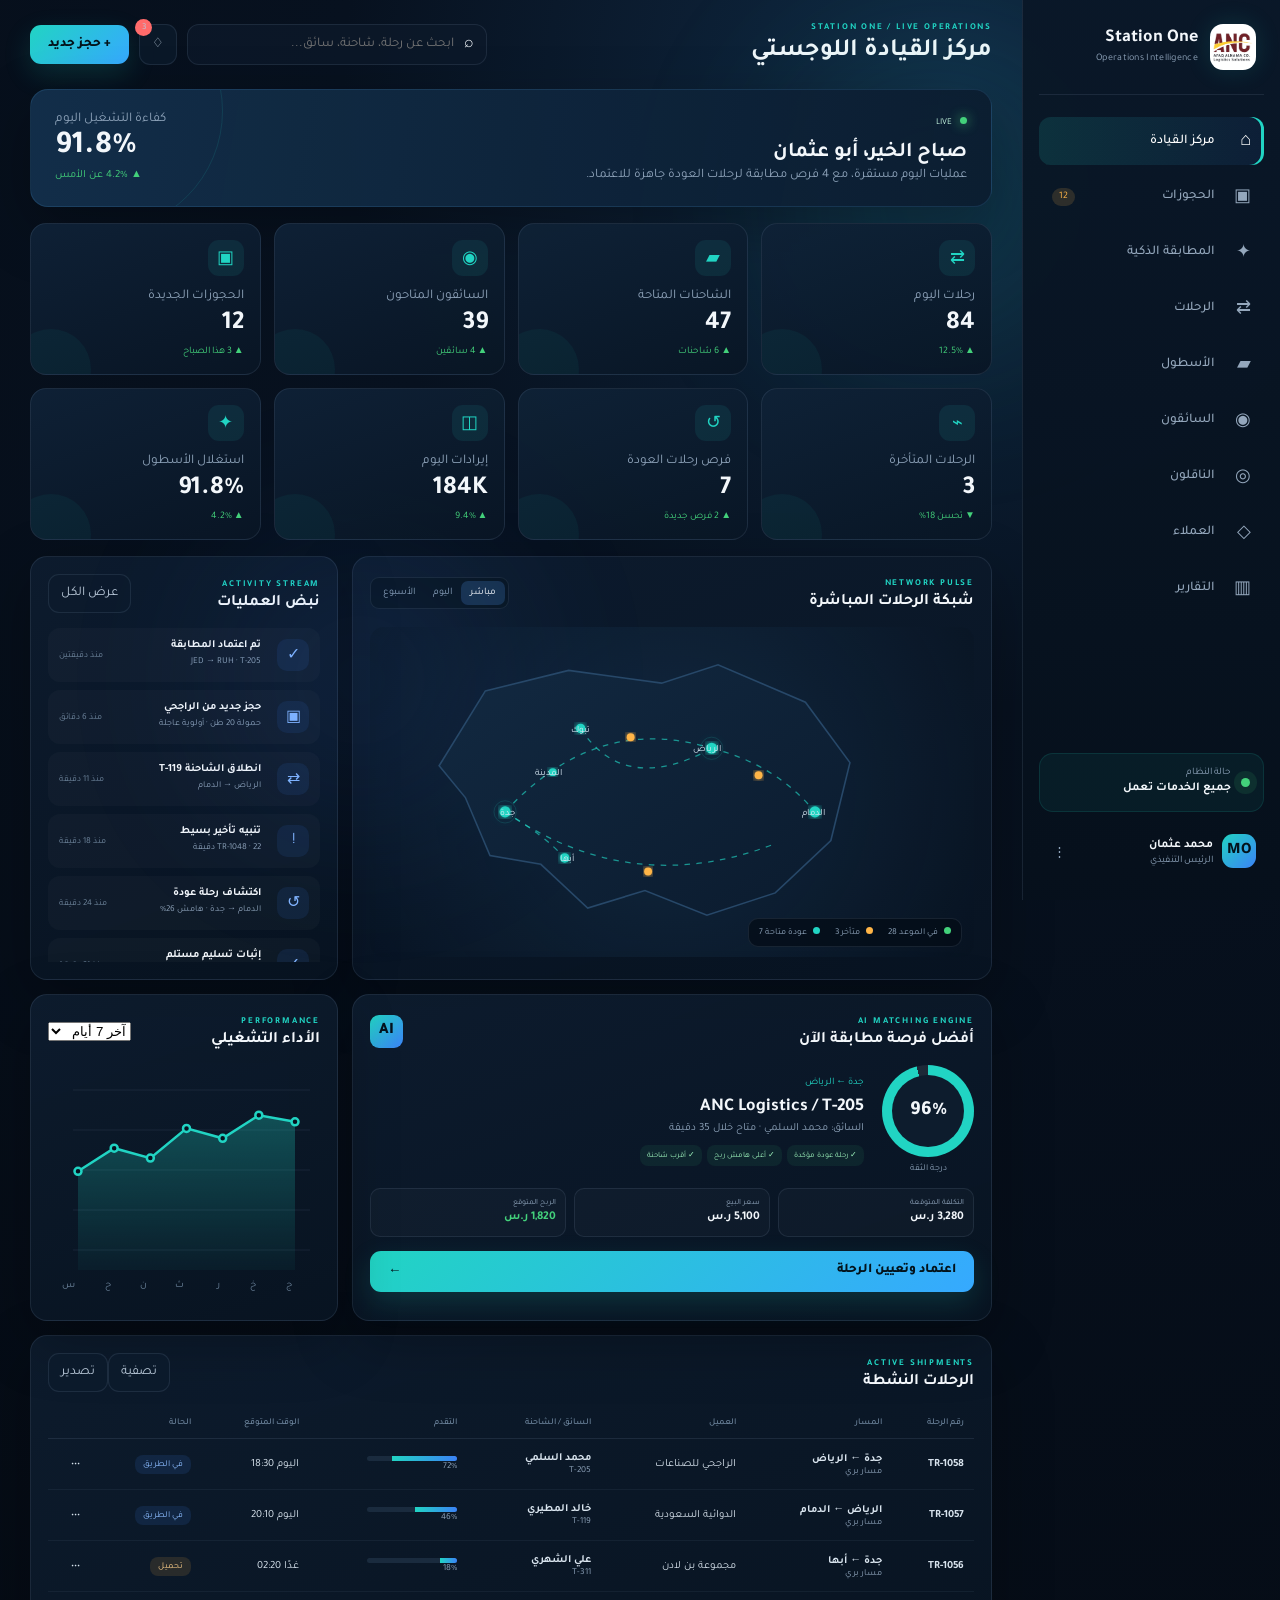
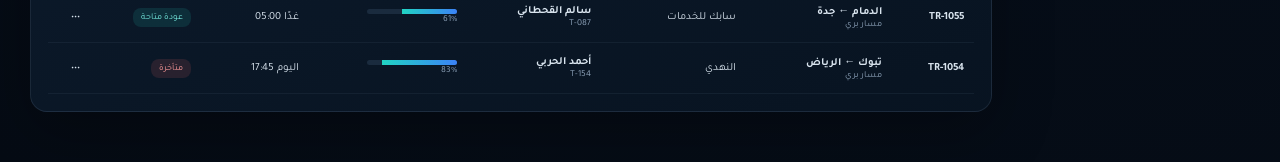
==== index.html @ cb4f588f "Add files via upload" ====
<!DOCTYPE html>
<html lang="ar" dir="rtl">
<head>
  <meta charset="UTF-8" />
  <meta name="viewport" content="width=device-width,initial-scale=1" />
  <meta name="theme-color" content="#07111f" />
  <title>Station One — Operations Intelligence</title>
  <link rel="preconnect" href="https://fonts.googleapis.com">
  <link rel="preconnect" href="https://fonts.gstatic.com" crossorigin>
  <link href="https://fonts.googleapis.com/css2?family=Tajawal:wght@400;500;600;700;800&display=swap" rel="stylesheet">
  <link rel="stylesheet" href="styles.css" />
</head>
<body>
  <div class="ambient ambient-a"></div><div class="ambient ambient-b"></div>
  <div id="toast" class="toast"></div>

  <div class="app-shell">
    <aside class="sidebar" id="sidebar">
      <div class="brand">
        <div class="brand-mark"><img src="logo.png" alt="Station One"></div>
        <div><b>Station One</b><span>Operations Intelligence</span></div>
      </div>
      <nav class="nav">
        <button class="nav-item active" data-view="dashboard"><span>⌂</span><b>مركز القيادة</b></button>
        <button class="nav-item" data-view="bookings"><span>▣</span><b>الحجوزات</b><i>12</i></button>
        <button class="nav-item" data-view="matching"><span>✦</span><b>المطابقة الذكية</b></button>
        <button class="nav-item" data-view="trips"><span>⇄</span><b>الرحلات</b></button>
        <button class="nav-item" data-view="fleet"><span>▰</span><b>الأسطول</b></button>
        <button class="nav-item" data-view="drivers"><span>◉</span><b>السائقون</b></button>
        <button class="nav-item" data-view="carriers"><span>◎</span><b>الناقلون</b></button>
        <button class="nav-item" data-view="customers"><span>◇</span><b>العملاء</b></button>
        <button class="nav-item" data-view="reports"><span>▥</span><b>التقارير</b></button>
      </nav>
      <div class="side-card">
        <span class="pulse-dot"></span>
        <div><small>حالة النظام</small><b>جميع الخدمات تعمل</b></div>
      </div>
      <div class="profile-mini">
        <div class="avatar">MO</div><div><b>محمد عثمان</b><small>الرئيس التنفيذي</small></div><button>⋮</button>
      </div>
    </aside>

    <main class="main">
      <header class="topbar">
        <button class="mobile-menu" id="mobileMenu">☰</button>
        <div>
          <p class="eyebrow">STATION ONE / LIVE OPERATIONS</p>
          <h1 id="pageTitle">مركز القيادة اللوجستي</h1>
        </div>
        <div class="top-actions">
          <div class="search"><span>⌕</span><input id="globalSearch" placeholder="ابحث عن رحلة، شاحنة، سائق..." /></div>
          <button class="icon-btn" id="alertsBtn">♢<span>3</span></button>
          <button class="primary" id="newBookingBtn">+ حجز جديد</button>
        </div>
      </header>

      <section class="view active" id="dashboard">
        <div class="hero-strip">
          <div><span class="live-chip"><i></i> LIVE</span><h2>صباح الخير، أبو عثمان</h2><p>عمليات اليوم مستقرة، مع 4 فرص مطابقة لرحلات العودة جاهزة للاعتماد.</p></div>
          <div class="hero-metric"><small>كفاءة التشغيل اليوم</small><strong>91.8%</strong><em>▲ 4.2% عن الأمس</em></div>
        </div>

        <div class="kpi-grid" id="kpiGrid"></div>

        <div class="dashboard-grid">
          <section class="panel map-panel">
            <div class="panel-head"><div><span class="section-kicker">NETWORK PULSE</span><h3>شبكة الرحلات المباشرة</h3></div><div class="segmented"><button class="active">مباشر</button><button>اليوم</button><button>الأسبوع</button></div></div>
            <div class="map-stage">
              <svg viewBox="0 0 760 390" role="img" aria-label="خريطة تشغيلية للمملكة">
                <defs><linearGradient id="land" x1="0" y1="0" x2="1" y2="1"><stop stop-color="#122941"/><stop offset="1" stop-color="#0b1b2e"/></linearGradient><filter id="glow"><feGaussianBlur stdDeviation="4" result="b"/><feMerge><feMergeNode in="b"/><feMergeNode in="SourceGraphic"/></feMerge></filter></defs>
                <path class="ksa" d="M145 68 L250 42 L367 58 L438 35 L548 82 L604 158 L580 256 L510 322 L424 350 L346 319 L274 341 L215 286 L151 275 L120 202 L87 162 Z"/>
                <g class="routes"><path d="M170 220 Q285 95 430 140"/><path d="M430 140 Q510 160 560 220"/><path d="M170 220 Q330 330 510 260"/><path d="M265 115 Q320 200 430 140"/><path d="M170 220 Q220 250 245 278"/></g>
                <g class="city" data-city="جدة" transform="translate(170 220)"><circle r="7"/><circle class="ping" r="14"/><text x="12" y="4">جدة</text></g>
                <g class="city" data-city="الرياض" transform="translate(430 140)"><circle r="7"/><circle class="ping" r="14"/><text x="12" y="4">الرياض</text></g>
                <g class="city" data-city="الدمام" transform="translate(560 220)"><circle r="7"/><text x="12" y="4">الدمام</text></g>
                <g class="city" data-city="تبوك" transform="translate(265 115)"><circle r="6"/><text x="12" y="4">تبوك</text></g>
                <g class="city" data-city="أبها" transform="translate(245 278)"><circle r="6"/><text x="12" y="4">أبها</text></g>
                <g class="city" data-city="المدينة" transform="translate(230 170)"><circle r="5"/><text x="12" y="4">المدينة</text></g>
                <g class="truck-dot"><circle cx="328" cy="126" r="5"/><circle cx="489" cy="174" r="5"/><circle cx="350" cy="295" r="5"/></g>
              </svg>
              <div class="map-legend"><span><i class="green"></i> في الموعد 28</span><span><i class="amber"></i> متأخر 3</span><span><i class="cyan"></i> عودة متاحة 7</span></div>
            </div>
          </section>

          <section class="panel live-panel">
            <div class="panel-head"><div><span class="section-kicker">ACTIVITY STREAM</span><h3>نبض العمليات</h3></div><button class="ghost">عرض الكل</button></div>
            <div class="activity-list" id="activityList"></div>
          </section>

          <section class="panel ai-panel">
            <div class="panel-head"><div><span class="section-kicker">AI MATCHING ENGINE</span><h3>أفضل فرصة مطابقة الآن</h3></div><span class="ai-badge">AI</span></div>
            <div class="match-highlight">
              <div class="confidence"><div class="ring"><span>96%</span></div><small>درجة الثقة</small></div>
              <div class="match-copy"><span class="route-label">جدة ← الرياض</span><h4>ANC Logistics / T-205</h4><p>السائق: محمد السلمي · متاح خلال 35 دقيقة</p><div class="chips"><span>✓ رحلة عودة مؤكدة</span><span>✓ أعلى هامش ربح</span><span>✓ أقرب شاحنة</span></div></div>
            </div>
            <div class="match-financial"><div><small>التكلفة المتوقعة</small><b>3,280 ر.س</b></div><div><small>سعر البيع</small><b>5,100 ر.س</b></div><div class="profit"><small>الربح المتوقع</small><b>1,820 ر.س</b></div></div>
            <button class="assign-btn" id="assignBtn">اعتماد وتعيين الرحلة <span>←</span></button>
          </section>

          <section class="panel chart-panel">
            <div class="panel-head"><div><span class="section-kicker">PERFORMANCE</span><h3>الأداء التشغيلي</h3></div><select id="chartRange"><option>آخر 7 أيام</option><option>آخر 30 يوم</option></select></div>
            <canvas id="performanceChart" height="230"></canvas>
          </section>
        </div>

        <section class="panel trips-panel">
          <div class="panel-head"><div><span class="section-kicker">ACTIVE SHIPMENTS</span><h3>الرحلات النشطة</h3></div><div class="table-tools"><button class="ghost">تصفية</button><button class="ghost">تصدير</button></div></div>
          <div class="table-wrap"><table><thead><tr><th>رقم الرحلة</th><th>المسار</th><th>العميل</th><th>السائق / الشاحنة</th><th>التقدم</th><th>الوقت المتوقع</th><th>الحالة</th><th></th></tr></thead><tbody id="tripRows"></tbody></table></div>
        </section>
      </section>

      <section class="view" id="matching">
        <div class="page-grid">
          <section class="panel booking-form-panel">
            <div class="panel-head"><div><span class="section-kicker">NEW LOAD REQUEST</span><h3>إنشاء طلب مطابقة</h3></div><span class="step-badge">الخطوة 1 من 2</span></div>
            <form id="matchingForm" class="form-grid">
              <label>العميل<select id="client"><option>شركة الراجحي للصناعات</option><option>مجموعة بن لادن</option><option>الدوائية السعودية</option></select></label>
              <label>مدينة التحميل<select id="origin"><option>جدة</option><option>الرياض</option><option>الدمام</option><option>تبوك</option></select></label>
              <label>مدينة التنزيل<select id="destination"><option>الرياض</option><option>الدمام</option><option>جدة</option><option>أبها</option></select></label>
              <label>نوع الشاحنة<select><option>ستارة جانبية 40 قدم</option><option>مبردة</option><option>سطحة</option><option>صندوق مغلق</option></select></label>
              <label>وزن الحمولة<input type="number" value="20" /> <span>طن</span></label>
              <label>موعد التحميل<input type="datetime-local" value="2026-07-28T08:00" /></label>
              <label class="wide">ملاحظات التشغيل<textarea placeholder="متطلبات خاصة بالتحميل أو التسليم..."></textarea></label>
              <button class="primary wide submit-match" type="submit">✦ تشغيل محرك المطابقة الذكي</button>
            </form>
          </section>
          <section class="panel results-panel">
            <div class="panel-head"><div><span class="section-kicker">RECOMMENDATIONS</span><h3>نتائج الترشيح</h3></div><span class="status-pill">جاهز للتحليل</span></div>
            <div id="matchResults" class="empty-state"><div>✦</div><h4>بانتظار بيانات الحجز</h4><p>أدخل بيانات الرحلة وسيحلل النظام الأسطول والسائقين والناقلين ورحلات العودة.</p></div>
          </section>
        </div>
      </section>

      <section class="view placeholder-view" id="bookings"><div class="panel"><h2>إدارة الحجوزات</h2><p>عرض وتصفية الحجوزات حسب العميل والمسار والحالة والأولوية.</p><div class="mini-table" id="bookingCards"></div></div></section>
      <section class="view placeholder-view" id="trips"><div class="panel"><h2>إدارة الرحلات</h2><p>متابعة دورة الرحلة من التحميل حتى إثبات التسليم.</p><div class="stats-strip"><b>31 جارية</b><b>8 تحميل</b><b>46 مكتملة</b><b>3 متأخرة</b></div></div></section>
      <section class="view placeholder-view" id="fleet"><div class="panel"><h2>الأسطول</h2><p>جاهزية الشاحنات والصيانة والاستخدام.</p><div class="fleet-grid" id="fleetGrid"></div></div></section>
      <section class="view placeholder-view" id="drivers"><div class="panel"><h2>السائقون</h2><p>التوفر، الالتزام، ساعات القيادة، والأداء.</p><div class="mini-table" id="driverCards"></div></div></section>
      <section class="view placeholder-view" id="carriers"><div class="panel"><h2>الناقلون</h2><p>مقارنة الناقلين حسب السعر والالتزام والتوفر.</p><div class="mini-table" id="carrierCards"></div></div></section>
      <section class="view placeholder-view" id="customers"><div class="panel"><h2>العملاء</h2><p>تحليل حجم الأعمال والربحية والتحصيل لكل عميل.</p><div class="mini-table" id="customerCards"></div></div></section>
      <section class="view placeholder-view" id="reports"><div class="panel"><h2>التقارير التنفيذية</h2><p>أداء الرحلات، الربحية، استغلال الأسطول، وجودة الخدمة.</p><div class="report-grid"><article><small>إجمالي المبيعات</small><b>1.84M ر.س</b></article><article><small>هامش الربح</small><b>22.4%</b></article><article><small>OTIF</small><b>93.7%</b></article><article><small>تكلفة الكيلومتر</small><b>2.81 ر.س</b></article></div></div></section>
    </main>
  </div>

  <div class="modal" id="bookingModal"><div class="modal-card"><button class="modal-close" id="closeModal">×</button><span class="section-kicker">QUICK BOOKING</span><h2>إضافة حجز جديد</h2><div class="quick-form"><input placeholder="اسم العميل"><div><select><option>جدة</option><option>الرياض</option></select><span>←</span><select><option>الرياض</option><option>الدمام</option></select></div><select><option>ستارة جانبية</option><option>مبردة</option></select><button class="primary" id="saveBooking">حفظ وتشغيل المطابقة</button></div></div></div>

  <script src="app.js"></script>
</body>
</html>
---- styles.css ----
:root{--bg:#07111f;--panel:#0d1b2c;--panel2:#10243a;--line:rgba(154,181,211,.12);--text:#f3f7fb;--muted:#8fa4bb;--cyan:#21d4c3;--blue:#3b82f6;--amber:#ffb547;--red:#ff6b6b;--green:#43d17b;--shadow:0 20px 60px rgba(0,0,0,.28)}*{box-sizing:border-box}html{scroll-behavior:smooth}body{margin:0;background:radial-gradient(circle at 75% 5%,#102943 0,#07111f 32%,#050b14 100%);color:var(--text);font-family:"Tajawal",sans-serif;min-height:100vh}.ambient{position:fixed;border-radius:50%;filter:blur(100px);opacity:.13;pointer-events:none}.ambient-a{width:300px;height:300px;background:#21d4c3;top:6%;right:15%}.ambient-b{width:260px;height:260px;background:#3b82f6;bottom:10%;left:18%}.app-shell{display:flex;min-height:100vh}.sidebar{width:258px;background:linear-gradient(180deg,rgba(10,24,40,.98),rgba(6,16,28,.98));border-left:1px solid var(--line);padding:24px 16px;position:fixed;right:0;top:0;bottom:0;display:flex;flex-direction:column;z-index:50}.brand{display:flex;align-items:center;gap:12px;padding:0 8px 24px;border-bottom:1px solid var(--line)}.brand-mark{width:46px;height:46px;border-radius:13px;background:#fff;display:grid;place-items:center;overflow:hidden;box-shadow:0 0 26px rgba(33,212,195,.14)}.brand-mark img{width:100%;height:100%;object-fit:contain}.brand b{font-size:18px;display:block}.brand span{font-size:10px;color:var(--muted);letter-spacing:.3px}.nav{display:flex;flex-direction:column;gap:7px;margin-top:22px}.nav-item{border:0;background:transparent;color:#94a7bc;display:flex;align-items:center;gap:12px;padding:12px 13px;border-radius:12px;font-family:inherit;cursor:pointer;text-align:right;transition:.25s}.nav-item span{width:24px;font-size:18px}.nav-item b{font-weight:500;flex:1}.nav-item i{font-style:normal;font-size:10px;background:rgba(255,181,71,.15);color:var(--amber);padding:3px 7px;border-radius:12px}.nav-item:hover,.nav-item.active{background:linear-gradient(90deg,rgba(33,212,195,.14),rgba(59,130,246,.08));color:#fff;box-shadow:inset -3px 0 0 var(--cyan)}.side-card{margin-top:auto;background:rgba(33,212,195,.06);border:1px solid rgba(33,212,195,.13);border-radius:14px;padding:13px;display:flex;align-items:center;gap:10px}.pulse-dot{width:9px;height:9px;background:var(--green);border-radius:50%;box-shadow:0 0 0 7px rgba(67,209,123,.1)}.side-card small,.profile-mini small{display:block;color:var(--muted);font-size:10px}.side-card b{font-size:12px}.profile-mini{display:flex;align-items:center;gap:9px;margin-top:14px;padding:8px}.avatar{width:34px;height:34px;border-radius:11px;background:linear-gradient(135deg,var(--cyan),var(--blue));display:grid;place-items:center;color:#03131b;font-weight:800}.profile-mini b{font-size:12px}.profile-mini button{margin-right:auto;background:transparent;color:var(--muted);border:0}.main{margin-right:258px;width:calc(100% - 258px);padding:22px 30px 50px}.topbar{display:flex;align-items:center;justify-content:space-between;margin-bottom:22px}.eyebrow,.section-kicker{margin:0 0 4px;color:var(--cyan);font-size:9px;letter-spacing:1.8px;font-weight:700}.topbar h1{margin:0;font-size:25px}.top-actions{display:flex;align-items:center;gap:10px}.search{width:300px;border:1px solid var(--line);background:rgba(13,27,44,.7);border-radius:12px;padding:9px 12px;display:flex;gap:8px}.search input{background:transparent;border:0;outline:0;color:#fff;width:100%;font-family:inherit}.icon-btn,.ghost{border:1px solid var(--line);background:rgba(13,27,44,.75);color:#b9c8d8;border-radius:11px;padding:10px 12px;cursor:pointer;font-family:inherit}.icon-btn{position:relative}.icon-btn span{position:absolute;top:-6px;left:-5px;background:var(--red);font-size:9px;width:17px;height:17px;border-radius:50%;display:grid;place-items:center}.primary,.assign-btn{border:0;background:linear-gradient(135deg,var(--cyan),#36a9ff);color:#03131b;font-weight:800;padding:11px 18px;border-radius:11px;font-family:inherit;cursor:pointer;box-shadow:0 10px 28px rgba(33,212,195,.16)}.mobile-menu{display:none}.view{display:none}.view.active{display:block;animation:fade .35s ease}@keyframes fade{from{opacity:0;transform:translateY(6px)}to{opacity:1;transform:none}}.hero-strip{background:linear-gradient(100deg,rgba(19,48,76,.95),rgba(11,28,47,.92));border:1px solid rgba(80,160,220,.16);border-radius:18px;padding:21px 24px;display:flex;justify-content:space-between;align-items:center;margin-bottom:16px;box-shadow:var(--shadow);position:relative;overflow:hidden}.hero-strip:after{content:"";position:absolute;width:240px;height:240px;border:1px solid rgba(33,212,195,.12);border-radius:50%;left:-50px;top:-100px}.hero-strip h2{margin:8px 0 3px;font-size:21px}.hero-strip p{margin:0;color:var(--muted);font-size:13px}.live-chip{font-size:9px;color:#c7f8e2}.live-chip i{display:inline-block;width:7px;height:7px;border-radius:50%;background:var(--green);margin-left:6px;box-shadow:0 0 12px var(--green)}.hero-metric{text-align:left;z-index:2}.hero-metric small{display:block;color:var(--muted)}.hero-metric strong{font-size:32px;display:block}.hero-metric em{font-style:normal;color:var(--green);font-size:11px}.kpi-grid{display:grid;grid-template-columns:repeat(4,1fr);gap:13px;margin-bottom:16px}.kpi{background:linear-gradient(160deg,rgba(15,34,55,.95),rgba(9,22,37,.95));border:1px solid var(--line);border-radius:16px;padding:16px;position:relative;overflow:hidden;transition:.25s}.kpi:hover{transform:translateY(-3px);border-color:rgba(33,212,195,.25)}.kpi .icon{width:36px;height:36px;border-radius:11px;background:rgba(33,212,195,.09);display:grid;place-items:center;color:var(--cyan);font-size:18px}.kpi small{color:var(--muted);display:block;margin-top:12px}.kpi strong{font-size:26px;display:block;margin:4px 0}.kpi footer{font-size:10px;color:var(--green)}.kpi footer.down{color:var(--red)}.kpi:after{content:"";position:absolute;width:80px;height:80px;border-radius:50%;background:rgba(33,212,195,.05);left:-20px;bottom:-35px}.dashboard-grid{display:grid;grid-template-columns:1.35fr .65fr;gap:14px}.panel{background:linear-gradient(160deg,rgba(13,28,46,.96),rgba(8,20,34,.97));border:1px solid var(--line);border-radius:17px;padding:17px;box-shadow:var(--shadow)}.panel-head{display:flex;align-items:center;justify-content:space-between;margin-bottom:15px}.panel-head h3{margin:0;font-size:16px}.segmented{display:flex;background:#081522;border:1px solid var(--line);border-radius:9px;padding:3px}.segmented button{border:0;background:transparent;color:var(--muted);font-family:inherit;font-size:10px;padding:6px 9px;border-radius:7px}.segmented button.active{background:#17314e;color:#fff}.map-panel{min-height:410px}.map-stage{height:330px;background:radial-gradient(circle at center,rgba(32,74,112,.32),rgba(6,15,26,.15));border-radius:14px;position:relative;overflow:hidden}.map-stage svg{width:100%;height:100%}.ksa{fill:url(#land);stroke:#274869;stroke-width:2}.routes path{fill:none;stroke:var(--cyan);stroke-width:1.6;stroke-dasharray:7 8;opacity:.65;animation:dash 15s linear infinite}@keyframes dash{to{stroke-dashoffset:-180}}.city circle{fill:var(--cyan);filter:url(#glow)}.city text{fill:#d9e9f5;font-size:12px}.city .ping{fill:none;stroke:var(--cyan);opacity:.2;animation:ping 2s infinite}@keyframes ping{0%{r:8;opacity:.7}100%{r:24;opacity:0}}.truck-dot circle{fill:var(--amber);filter:url(#glow)}.map-legend{position:absolute;bottom:10px;right:12px;background:rgba(5,14,24,.78);border:1px solid var(--line);border-radius:10px;padding:8px 10px;display:flex;gap:15px;font-size:9px;color:var(--muted)}.map-legend i{display:inline-block;width:7px;height:7px;border-radius:50%;margin-left:4px}.green{background:var(--green)}.amber{background:var(--amber)}.cyan{background:var(--cyan)}.activity-list{display:flex;flex-direction:column;gap:8px;max-height:334px;overflow:auto}.activity{display:grid;grid-template-columns:38px 1fr auto;gap:10px;align-items:center;padding:10px;border-radius:12px;background:rgba(255,255,255,.025);border:1px solid transparent}.activity:hover{border-color:var(--line)}.activity .act-icon{width:32px;height:32px;border-radius:10px;background:rgba(59,130,246,.1);display:grid;place-items:center;color:#83b5ff}.activity b{font-size:11px;display:block}.activity small{font-size:9px;color:var(--muted)}.activity time{font-size:9px;color:#70879e}.ai-panel{min-height:310px}.ai-badge{background:linear-gradient(135deg,var(--cyan),var(--blue));color:#04131f;font-weight:900;border-radius:9px;padding:7px 9px}.match-highlight{display:flex;gap:18px;align-items:center}.ring{width:92px;height:92px;border-radius:50%;background:conic-gradient(var(--cyan) 0 96%,rgba(255,255,255,.08) 96%);display:grid;place-items:center;position:relative}.ring:before{content:"";position:absolute;width:72px;height:72px;border-radius:50%;background:#0d1c2d}.ring span{z-index:1;font-size:20px;font-weight:800}.confidence small{color:var(--muted);font-size:9px;display:block;text-align:center;margin-top:6px}.route-label{font-size:10px;color:var(--cyan)}.match-copy h4{margin:4px 0;font-size:18px}.match-copy p{margin:0;color:var(--muted);font-size:11px}.chips{display:flex;gap:5px;flex-wrap:wrap;margin-top:10px}.chips span{font-size:8px;padding:5px 7px;border-radius:8px;background:rgba(67,209,123,.08);color:#9aefb9}.match-financial{display:grid;grid-template-columns:repeat(3,1fr);gap:8px;margin:14px 0}.match-financial div{background:rgba(255,255,255,.025);border:1px solid var(--line);border-radius:10px;padding:9px}.match-financial small{color:var(--muted);display:block;font-size:8px}.match-financial b{font-size:12px}.match-financial .profit b{color:var(--green)}.assign-btn{width:100%;display:flex;justify-content:space-between}.chart-panel canvas{width:100%!important}.trips-panel{margin-top:14px}.table-wrap{overflow:auto}table{width:100%;border-collapse:collapse;min-width:900px}th{text-align:right;color:#6f879f;font-size:9px;font-weight:500;padding:10px;border-bottom:1px solid var(--line)}td{padding:12px 10px;border-bottom:1px solid rgba(154,181,211,.07);font-size:11px;color:#d9e4ee}td small{display:block;color:var(--muted)}.route-cell b{display:block}.progress{width:90px;height:5px;background:#1a2b3e;border-radius:5px;overflow:hidden}.progress i{display:block;height:100%;background:linear-gradient(90deg,var(--cyan),var(--blue))}.status{font-size:9px;padding:5px 8px;border-radius:8px}.status.transit{background:rgba(59,130,246,.12);color:#8cbcff}.status.loading{background:rgba(255,181,71,.12);color:#ffd08b}.status.delayed{background:rgba(255,107,107,.12);color:#ff9b9b}.status.return{background:rgba(33,212,195,.12);color:#78eee2}.page-grid{display:grid;grid-template-columns:.85fr 1.15fr;gap:15px}.form-grid{display:grid;grid-template-columns:1fr 1fr;gap:12px}.form-grid label{font-size:10px;color:var(--muted);position:relative}.form-grid input,.form-grid select,.form-grid textarea,.quick-form input,.quick-form select{margin-top:6px;width:100%;background:#081522;border:1px solid var(--line);color:#e9f0f6;border-radius:10px;padding:11px;font-family:inherit;outline:0}.form-grid textarea{height:82px;resize:none}.form-grid .wide{grid-column:1/-1}.submit-match{margin-top:4px}.step-badge,.status-pill{font-size:9px;color:var(--cyan);background:rgba(33,212,195,.08);padding:7px 9px;border-radius:9px}.empty-state{min-height:430px;display:grid;place-content:center;text-align:center;color:var(--muted)}.empty-state div{font-size:40px;color:var(--cyan)}.empty-state h4{color:#fff;margin:10px 0 3px}.recommendation{border:1px solid var(--line);border-radius:13px;padding:13px;margin-bottom:10px;background:rgba(255,255,255,.02);display:grid;grid-template-columns:48px 1fr auto;gap:12px;align-items:center}.recommendation.best{border-color:rgba(33,212,195,.35);box-shadow:inset 0 0 35px rgba(33,212,195,.035)}.score{width:44px;height:44px;border-radius:50%;background:rgba(33,212,195,.1);display:grid;place-items:center;color:var(--cyan);font-weight:800}.recommendation h4{margin:0 0 4px}.recommendation p{margin:0;color:var(--muted);font-size:10px}.recommendation button{border:0;background:var(--cyan);color:#03131b;border-radius:9px;padding:8px 10px;font-family:inherit;font-weight:700}.placeholder-view .panel{min-height:500px}.placeholder-view h2{margin-top:0}.placeholder-view p{color:var(--muted)}.mini-table,.fleet-grid{display:grid;grid-template-columns:repeat(3,1fr);gap:12px;margin-top:25px}.mini-card{background:rgba(255,255,255,.025);border:1px solid var(--line);border-radius:13px;padding:14px}.mini-card b{display:block}.mini-card small{color:var(--muted)}.fleet-grid{grid-template-columns:repeat(4,1fr)}.stats-strip,.report-grid{display:grid;grid-template-columns:repeat(4,1fr);gap:12px;margin-top:30px}.stats-strip b,.report-grid article{background:rgba(255,255,255,.03);border:1px solid var(--line);padding:20px;border-radius:13px}.report-grid small{display:block;color:var(--muted)}.report-grid b{font-size:22px}.modal{position:fixed;inset:0;background:rgba(2,7,13,.78);backdrop-filter:blur(8px);display:none;place-items:center;z-index:100}.modal.open{display:grid}.modal-card{width:min(470px,92vw);background:#0c1b2d;border:1px solid var(--line);border-radius:18px;padding:24px;position:relative;box-shadow:var(--shadow)}.modal-close{position:absolute;left:16px;top:13px;background:transparent;border:0;color:#fff;font-size:24px}.quick-form{display:flex;flex-direction:column;gap:10px}.quick-form>div{display:grid;grid-template-columns:1fr auto 1fr;gap:8px;align-items:center}.toast{position:fixed;left:25px;bottom:25px;background:#0e2738;border:1px solid rgba(33,212,195,.25);color:#eafffb;padding:12px 16px;border-radius:12px;z-index:200;transform:translateY(120px);opacity:0;transition:.3s}.toast.show{transform:none;opacity:1}@media(max-width:1100px){.kpi-grid{grid-template-columns:repeat(2,1fr)}.dashboard-grid,.page-grid{grid-template-columns:1fr}.search{width:220px}.sidebar{width:225px}.main{margin-right:225px;width:calc(100% - 225px)}}@media(max-width:760px){.sidebar{transform:translateX(100%);transition:.3s}.sidebar.open{transform:none}.main{margin:0;width:100%;padding:15px}.mobile-menu{display:block;background:transparent;border:0;color:#fff;font-size:22px}.topbar{align-items:flex-start}.top-actions .search{display:none}.top-actions .primary{font-size:0;padding:10px}.top-actions .primary:after{content:"+";font-size:18px}.hero-strip{display:block}.hero-metric{text-align:right;margin-top:14px}.kpi-grid{grid-template-columns:1fr 1fr}.dashboard-grid{grid-template-columns:1fr}.map-panel{min-height:auto}.map-stage{height:280px}.match-highlight{align-items:flex-start}.form-grid{grid-template-columns:1fr}.form-grid .wide{grid-column:auto}.mini-table,.fleet-grid,.stats-strip,.report-grid{grid-template-columns:1fr 1fr}}
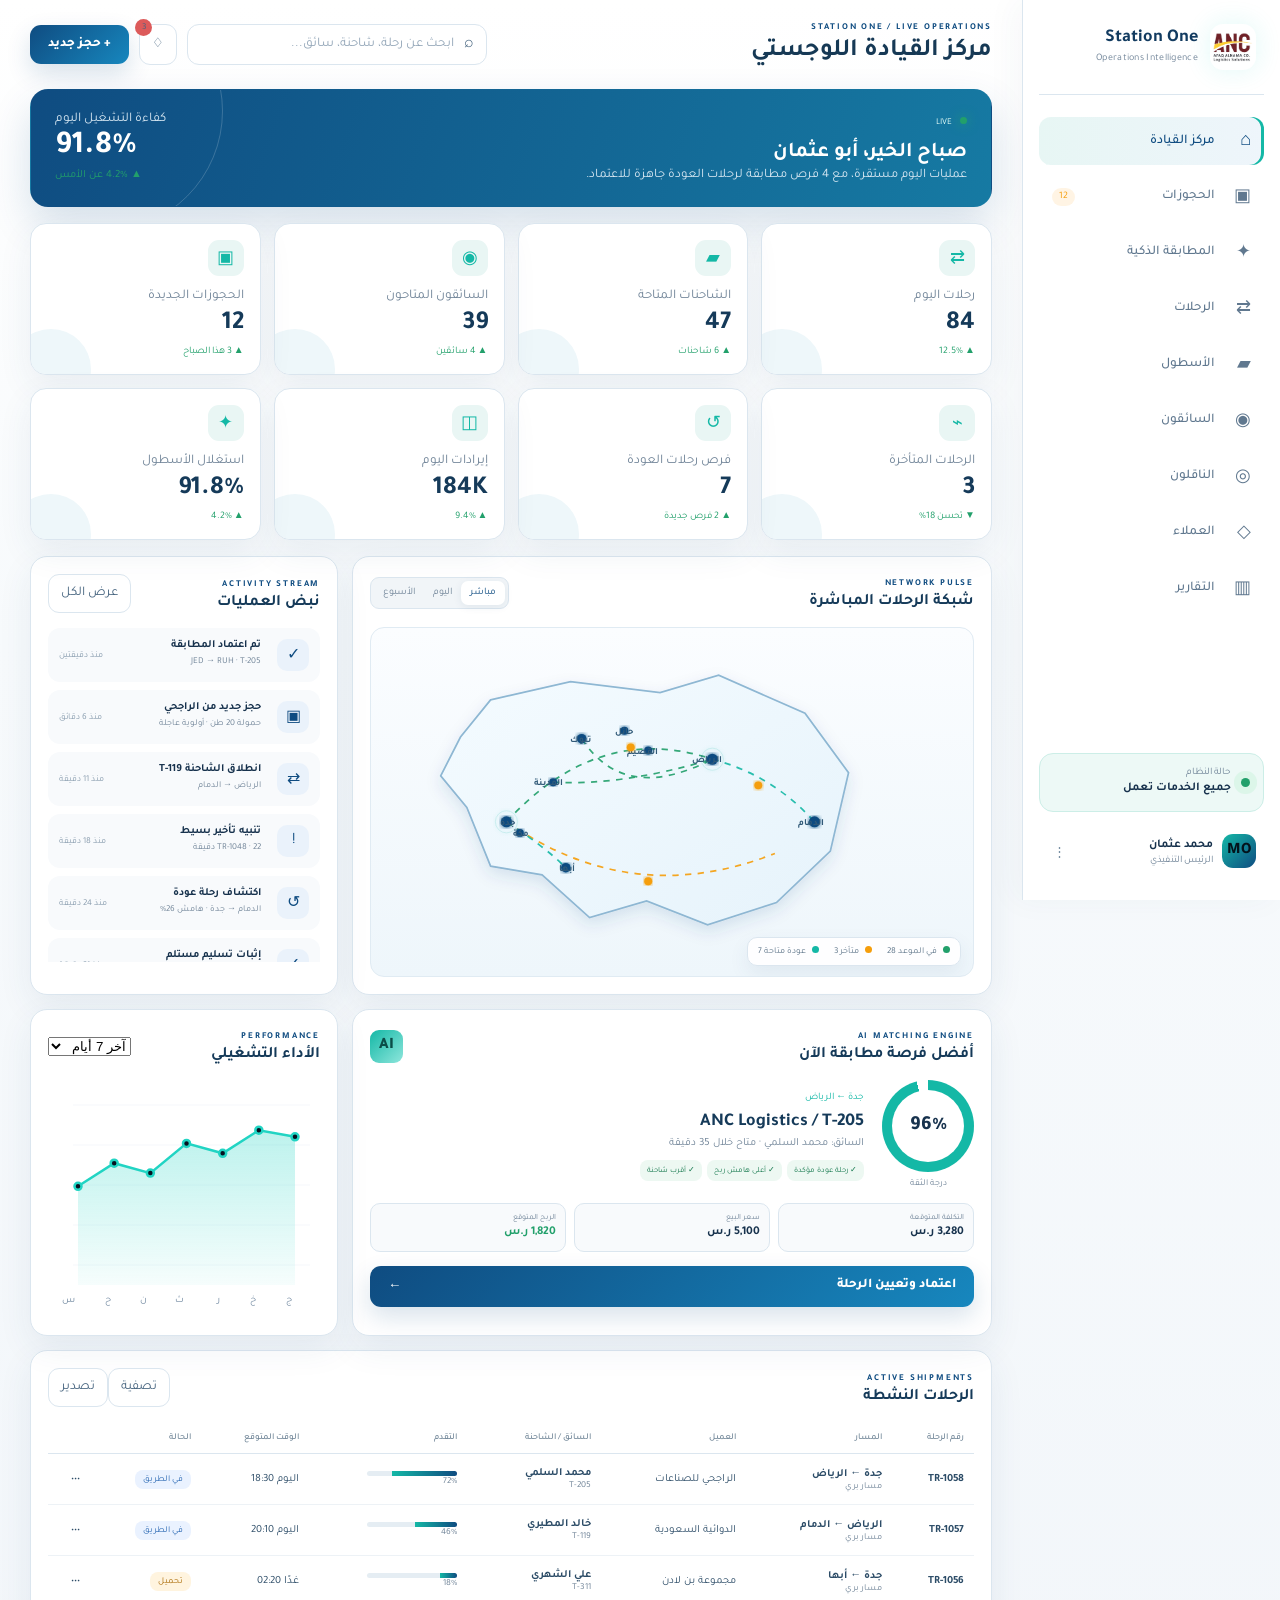
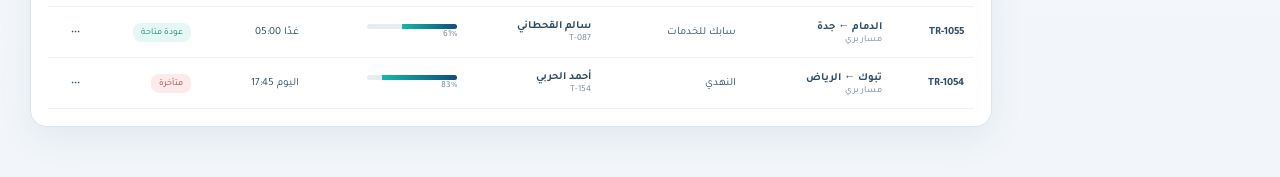
==== commit df8906e9: "Add files via upload" ====
--- a/index.html
+++ b/index.html
@@ -3,7 +3,7 @@
 <head>
   <meta charset="UTF-8" />
   <meta name="viewport" content="width=device-width,initial-scale=1" />
-  <meta name="theme-color" content="#07111f" />
+  <meta name="theme-color" content="#ffffff" />
   <title>Station One — Operations Intelligence</title>
   <link rel="preconnect" href="https://fonts.googleapis.com">
   <link rel="preconnect" href="https://fonts.gstatic.com" crossorigin>
@@ -66,16 +66,32 @@
           <section class="panel map-panel">
             <div class="panel-head"><div><span class="section-kicker">NETWORK PULSE</span><h3>شبكة الرحلات المباشرة</h3></div><div class="segmented"><button class="active">مباشر</button><button>اليوم</button><button>الأسبوع</button></div></div>
             <div class="map-stage">
-              <svg viewBox="0 0 760 390" role="img" aria-label="خريطة تشغيلية للمملكة">
-                <defs><linearGradient id="land" x1="0" y1="0" x2="1" y2="1"><stop stop-color="#122941"/><stop offset="1" stop-color="#0b1b2e"/></linearGradient><filter id="glow"><feGaussianBlur stdDeviation="4" result="b"/><feMerge><feMergeNode in="b"/><feMergeNode in="SourceGraphic"/></feMerge></filter></defs>
-                <path class="ksa" d="M145 68 L250 42 L367 58 L438 35 L548 82 L604 158 L580 256 L510 322 L424 350 L346 319 L274 341 L215 286 L151 275 L120 202 L87 162 Z"/>
-                <g class="routes"><path d="M170 220 Q285 95 430 140"/><path d="M430 140 Q510 160 560 220"/><path d="M170 220 Q330 330 510 260"/><path d="M265 115 Q320 200 430 140"/><path d="M170 220 Q220 250 245 278"/></g>
-                <g class="city" data-city="جدة" transform="translate(170 220)"><circle r="7"/><circle class="ping" r="14"/><text x="12" y="4">جدة</text></g>
-                <g class="city" data-city="الرياض" transform="translate(430 140)"><circle r="7"/><circle class="ping" r="14"/><text x="12" y="4">الرياض</text></g>
+              <svg viewBox="0 0 760 390" role="img" aria-label="خريطة تشغيلية للمملكة العربية السعودية">
+                <defs>
+                  <linearGradient id="land" x1="0" y1="0" x2="1" y2="1"><stop stop-color="#f4fbff"/><stop offset="1" stop-color="#e6f3fb"/></linearGradient>
+                  <filter id="glow"><feGaussianBlur stdDeviation="3" result="b"/><feMerge><feMergeNode in="b"/><feMergeNode in="SourceGraphic"/></feMerge></filter>
+                  <filter id="mapShadow" x="-20%" y="-20%" width="140%" height="140%"><feDropShadow dx="0" dy="8" stdDeviation="10" flood-color="#0f4c81" flood-opacity=".12"/></filter>
+                </defs>
+                <g filter="url(#mapShadow)">
+                  <path class="ksa" d="M151 66 L252 43 L365 57 L439 35 L548 83 L603 158 L580 257 L512 322 L425 350 L348 320 L276 341 L216 287 L151 276 L121 202 L88 162 L113 113 Z"/>
+                </g>
+                <g class="routes">
+                  <path class="route ontime" d="M171 220 Q288 93 431 141"/>
+                  <path class="route return-route" d="M431 141 Q507 161 560 220"/>
+                  <path class="route warning" d="M171 220 Q330 331 510 260"/>
+                  <path class="route ontime" d="M266 115 Q320 198 431 141"/>
+                  <path class="route return-route" d="M171 220 Q219 251 246 278"/>
+                  <path class="route ontime" d="M230 170 Q315 175 431 141"/>
+                </g>
+                <g class="city" data-city="جدة" transform="translate(171 220)"><circle r="7"/><circle class="ping" r="14"/><text x="12" y="4">جدة</text></g>
+                <g class="city" data-city="الرياض" transform="translate(431 141)"><circle r="7"/><circle class="ping" r="14"/><text x="12" y="4">الرياض</text></g>
                 <g class="city" data-city="الدمام" transform="translate(560 220)"><circle r="7"/><text x="12" y="4">الدمام</text></g>
-                <g class="city" data-city="تبوك" transform="translate(265 115)"><circle r="6"/><text x="12" y="4">تبوك</text></g>
-                <g class="city" data-city="أبها" transform="translate(245 278)"><circle r="6"/><text x="12" y="4">أبها</text></g>
+                <g class="city" data-city="تبوك" transform="translate(266 115)"><circle r="6"/><text x="12" y="4">تبوك</text></g>
+                <g class="city" data-city="أبها" transform="translate(246 278)"><circle r="6"/><text x="12" y="4">أبها</text></g>
                 <g class="city" data-city="المدينة" transform="translate(230 170)"><circle r="5"/><text x="12" y="4">المدينة</text></g>
+                <g class="city" data-city="القصيم" transform="translate(350 130)"><circle r="5"/><text x="12" y="4">القصيم</text></g>
+                <g class="city" data-city="حائل" transform="translate(320 105)"><circle r="5"/><text x="12" y="4">حائل</text></g>
+                <g class="city" data-city="مكة" transform="translate(188 234)"><circle r="5"/><text x="12" y="4">مكة</text></g>
                 <g class="truck-dot"><circle cx="328" cy="126" r="5"/><circle cx="489" cy="174" r="5"/><circle cx="350" cy="295" r="5"/></g>
               </svg>
               <div class="map-legend"><span><i class="green"></i> في الموعد 28</span><span><i class="amber"></i> متأخر 3</span><span><i class="cyan"></i> عودة متاحة 7</span></div>
--- a/styles.css
+++ b/styles.css
@@ -1 +1,21 @@
 :root{--bg:#07111f;--panel:#0d1b2c;--panel2:#10243a;--line:rgba(154,181,211,.12);--text:#f3f7fb;--muted:#8fa4bb;--cyan:#21d4c3;--blue:#3b82f6;--amber:#ffb547;--red:#ff6b6b;--green:#43d17b;--shadow:0 20px 60px rgba(0,0,0,.28)}*{box-sizing:border-box}html{scroll-behavior:smooth}body{margin:0;background:radial-gradient(circle at 75% 5%,#102943 0,#07111f 32%,#050b14 100%);color:var(--text);font-family:"Tajawal",sans-serif;min-height:100vh}.ambient{position:fixed;border-radius:50%;filter:blur(100px);opacity:.13;pointer-events:none}.ambient-a{width:300px;height:300px;background:#21d4c3;top:6%;right:15%}.ambient-b{width:260px;height:260px;background:#3b82f6;bottom:10%;left:18%}.app-shell{display:flex;min-height:100vh}.sidebar{width:258px;background:linear-gradient(180deg,rgba(10,24,40,.98),rgba(6,16,28,.98));border-left:1px solid var(--line);padding:24px 16px;position:fixed;right:0;top:0;bottom:0;display:flex;flex-direction:column;z-index:50}.brand{display:flex;align-items:center;gap:12px;padding:0 8px 24px;border-bottom:1px solid var(--line)}.brand-mark{width:46px;height:46px;border-radius:13px;background:#fff;display:grid;place-items:center;overflow:hidden;box-shadow:0 0 26px rgba(33,212,195,.14)}.brand-mark img{width:100%;height:100%;object-fit:contain}.brand b{font-size:18px;display:block}.brand span{font-size:10px;color:var(--muted);letter-spacing:.3px}.nav{display:flex;flex-direction:column;gap:7px;margin-top:22px}.nav-item{border:0;background:transparent;color:#94a7bc;display:flex;align-items:center;gap:12px;padding:12px 13px;border-radius:12px;font-family:inherit;cursor:pointer;text-align:right;transition:.25s}.nav-item span{width:24px;font-size:18px}.nav-item b{font-weight:500;flex:1}.nav-item i{font-style:normal;font-size:10px;background:rgba(255,181,71,.15);color:var(--amber);padding:3px 7px;border-radius:12px}.nav-item:hover,.nav-item.active{background:linear-gradient(90deg,rgba(33,212,195,.14),rgba(59,130,246,.08));color:#fff;box-shadow:inset -3px 0 0 var(--cyan)}.side-card{margin-top:auto;background:rgba(33,212,195,.06);border:1px solid rgba(33,212,195,.13);border-radius:14px;padding:13px;display:flex;align-items:center;gap:10px}.pulse-dot{width:9px;height:9px;background:var(--green);border-radius:50%;box-shadow:0 0 0 7px rgba(67,209,123,.1)}.side-card small,.profile-mini small{display:block;color:var(--muted);font-size:10px}.side-card b{font-size:12px}.profile-mini{display:flex;align-items:center;gap:9px;margin-top:14px;padding:8px}.avatar{width:34px;height:34px;border-radius:11px;background:linear-gradient(135deg,var(--cyan),var(--blue));display:grid;place-items:center;color:#03131b;font-weight:800}.profile-mini b{font-size:12px}.profile-mini button{margin-right:auto;background:transparent;color:var(--muted);border:0}.main{margin-right:258px;width:calc(100% - 258px);padding:22px 30px 50px}.topbar{display:flex;align-items:center;justify-content:space-between;margin-bottom:22px}.eyebrow,.section-kicker{margin:0 0 4px;color:var(--cyan);font-size:9px;letter-spacing:1.8px;font-weight:700}.topbar h1{margin:0;font-size:25px}.top-actions{display:flex;align-items:center;gap:10px}.search{width:300px;border:1px solid var(--line);background:rgba(13,27,44,.7);border-radius:12px;padding:9px 12px;display:flex;gap:8px}.search input{background:transparent;border:0;outline:0;color:#fff;width:100%;font-family:inherit}.icon-btn,.ghost{border:1px solid var(--line);background:rgba(13,27,44,.75);color:#b9c8d8;border-radius:11px;padding:10px 12px;cursor:pointer;font-family:inherit}.icon-btn{position:relative}.icon-btn span{position:absolute;top:-6px;left:-5px;background:var(--red);font-size:9px;width:17px;height:17px;border-radius:50%;display:grid;place-items:center}.primary,.assign-btn{border:0;background:linear-gradient(135deg,var(--cyan),#36a9ff);color:#03131b;font-weight:800;padding:11px 18px;border-radius:11px;font-family:inherit;cursor:pointer;box-shadow:0 10px 28px rgba(33,212,195,.16)}.mobile-menu{display:none}.view{display:none}.view.active{display:block;animation:fade .35s ease}@keyframes fade{from{opacity:0;transform:translateY(6px)}to{opacity:1;transform:none}}.hero-strip{background:linear-gradient(100deg,rgba(19,48,76,.95),rgba(11,28,47,.92));border:1px solid rgba(80,160,220,.16);border-radius:18px;padding:21px 24px;display:flex;justify-content:space-between;align-items:center;margin-bottom:16px;box-shadow:var(--shadow);position:relative;overflow:hidden}.hero-strip:after{content:"";position:absolute;width:240px;height:240px;border:1px solid rgba(33,212,195,.12);border-radius:50%;left:-50px;top:-100px}.hero-strip h2{margin:8px 0 3px;font-size:21px}.hero-strip p{margin:0;color:var(--muted);font-size:13px}.live-chip{font-size:9px;color:#c7f8e2}.live-chip i{display:inline-block;width:7px;height:7px;border-radius:50%;background:var(--green);margin-left:6px;box-shadow:0 0 12px var(--green)}.hero-metric{text-align:left;z-index:2}.hero-metric small{display:block;color:var(--muted)}.hero-metric strong{font-size:32px;display:block}.hero-metric em{font-style:normal;color:var(--green);font-size:11px}.kpi-grid{display:grid;grid-template-columns:repeat(4,1fr);gap:13px;margin-bottom:16px}.kpi{background:linear-gradient(160deg,rgba(15,34,55,.95),rgba(9,22,37,.95));border:1px solid var(--line);border-radius:16px;padding:16px;position:relative;overflow:hidden;transition:.25s}.kpi:hover{transform:translateY(-3px);border-color:rgba(33,212,195,.25)}.kpi .icon{width:36px;height:36px;border-radius:11px;background:rgba(33,212,195,.09);display:grid;place-items:center;color:var(--cyan);font-size:18px}.kpi small{color:var(--muted);display:block;margin-top:12px}.kpi strong{font-size:26px;display:block;margin:4px 0}.kpi footer{font-size:10px;color:var(--green)}.kpi footer.down{color:var(--red)}.kpi:after{content:"";position:absolute;width:80px;height:80px;border-radius:50%;background:rgba(33,212,195,.05);left:-20px;bottom:-35px}.dashboard-grid{display:grid;grid-template-columns:1.35fr .65fr;gap:14px}.panel{background:linear-gradient(160deg,rgba(13,28,46,.96),rgba(8,20,34,.97));border:1px solid var(--line);border-radius:17px;padding:17px;box-shadow:var(--shadow)}.panel-head{display:flex;align-items:center;justify-content:space-between;margin-bottom:15px}.panel-head h3{margin:0;font-size:16px}.segmented{display:flex;background:#081522;border:1px solid var(--line);border-radius:9px;padding:3px}.segmented button{border:0;background:transparent;color:var(--muted);font-family:inherit;font-size:10px;padding:6px 9px;border-radius:7px}.segmented button.active{background:#17314e;color:#fff}.map-panel{min-height:410px}.map-stage{height:330px;background:radial-gradient(circle at center,rgba(32,74,112,.32),rgba(6,15,26,.15));border-radius:14px;position:relative;overflow:hidden}.map-stage svg{width:100%;height:100%}.ksa{fill:url(#land);stroke:#274869;stroke-width:2}.routes path{fill:none;stroke:var(--cyan);stroke-width:1.6;stroke-dasharray:7 8;opacity:.65;animation:dash 15s linear infinite}@keyframes dash{to{stroke-dashoffset:-180}}.city circle{fill:var(--cyan);filter:url(#glow)}.city text{fill:#d9e9f5;font-size:12px}.city .ping{fill:none;stroke:var(--cyan);opacity:.2;animation:ping 2s infinite}@keyframes ping{0%{r:8;opacity:.7}100%{r:24;opacity:0}}.truck-dot circle{fill:var(--amber);filter:url(#glow)}.map-legend{position:absolute;bottom:10px;right:12px;background:rgba(5,14,24,.78);border:1px solid var(--line);border-radius:10px;padding:8px 10px;display:flex;gap:15px;font-size:9px;color:var(--muted)}.map-legend i{display:inline-block;width:7px;height:7px;border-radius:50%;margin-left:4px}.green{background:var(--green)}.amber{background:var(--amber)}.cyan{background:var(--cyan)}.activity-list{display:flex;flex-direction:column;gap:8px;max-height:334px;overflow:auto}.activity{display:grid;grid-template-columns:38px 1fr auto;gap:10px;align-items:center;padding:10px;border-radius:12px;background:rgba(255,255,255,.025);border:1px solid transparent}.activity:hover{border-color:var(--line)}.activity .act-icon{width:32px;height:32px;border-radius:10px;background:rgba(59,130,246,.1);display:grid;place-items:center;color:#83b5ff}.activity b{font-size:11px;display:block}.activity small{font-size:9px;color:var(--muted)}.activity time{font-size:9px;color:#70879e}.ai-panel{min-height:310px}.ai-badge{background:linear-gradient(135deg,var(--cyan),var(--blue));color:#04131f;font-weight:900;border-radius:9px;padding:7px 9px}.match-highlight{display:flex;gap:18px;align-items:center}.ring{width:92px;height:92px;border-radius:50%;background:conic-gradient(var(--cyan) 0 96%,rgba(255,255,255,.08) 96%);display:grid;place-items:center;position:relative}.ring:before{content:"";position:absolute;width:72px;height:72px;border-radius:50%;background:#0d1c2d}.ring span{z-index:1;font-size:20px;font-weight:800}.confidence small{color:var(--muted);font-size:9px;display:block;text-align:center;margin-top:6px}.route-label{font-size:10px;color:var(--cyan)}.match-copy h4{margin:4px 0;font-size:18px}.match-copy p{margin:0;color:var(--muted);font-size:11px}.chips{display:flex;gap:5px;flex-wrap:wrap;margin-top:10px}.chips span{font-size:8px;padding:5px 7px;border-radius:8px;background:rgba(67,209,123,.08);color:#9aefb9}.match-financial{display:grid;grid-template-columns:repeat(3,1fr);gap:8px;margin:14px 0}.match-financial div{background:rgba(255,255,255,.025);border:1px solid var(--line);border-radius:10px;padding:9px}.match-financial small{color:var(--muted);display:block;font-size:8px}.match-financial b{font-size:12px}.match-financial .profit b{color:var(--green)}.assign-btn{width:100%;display:flex;justify-content:space-between}.chart-panel canvas{width:100%!important}.trips-panel{margin-top:14px}.table-wrap{overflow:auto}table{width:100%;border-collapse:collapse;min-width:900px}th{text-align:right;color:#6f879f;font-size:9px;font-weight:500;padding:10px;border-bottom:1px solid var(--line)}td{padding:12px 10px;border-bottom:1px solid rgba(154,181,211,.07);font-size:11px;color:#d9e4ee}td small{display:block;color:var(--muted)}.route-cell b{display:block}.progress{width:90px;height:5px;background:#1a2b3e;border-radius:5px;overflow:hidden}.progress i{display:block;height:100%;background:linear-gradient(90deg,var(--cyan),var(--blue))}.status{font-size:9px;padding:5px 8px;border-radius:8px}.status.transit{background:rgba(59,130,246,.12);color:#8cbcff}.status.loading{background:rgba(255,181,71,.12);color:#ffd08b}.status.delayed{background:rgba(255,107,107,.12);color:#ff9b9b}.status.return{background:rgba(33,212,195,.12);color:#78eee2}.page-grid{display:grid;grid-template-columns:.85fr 1.15fr;gap:15px}.form-grid{display:grid;grid-template-columns:1fr 1fr;gap:12px}.form-grid label{font-size:10px;color:var(--muted);position:relative}.form-grid input,.form-grid select,.form-grid textarea,.quick-form input,.quick-form select{margin-top:6px;width:100%;background:#081522;border:1px solid var(--line);color:#e9f0f6;border-radius:10px;padding:11px;font-family:inherit;outline:0}.form-grid textarea{height:82px;resize:none}.form-grid .wide{grid-column:1/-1}.submit-match{margin-top:4px}.step-badge,.status-pill{font-size:9px;color:var(--cyan);background:rgba(33,212,195,.08);padding:7px 9px;border-radius:9px}.empty-state{min-height:430px;display:grid;place-content:center;text-align:center;color:var(--muted)}.empty-state div{font-size:40px;color:var(--cyan)}.empty-state h4{color:#fff;margin:10px 0 3px}.recommendation{border:1px solid var(--line);border-radius:13px;padding:13px;margin-bottom:10px;background:rgba(255,255,255,.02);display:grid;grid-template-columns:48px 1fr auto;gap:12px;align-items:center}.recommendation.best{border-color:rgba(33,212,195,.35);box-shadow:inset 0 0 35px rgba(33,212,195,.035)}.score{width:44px;height:44px;border-radius:50%;background:rgba(33,212,195,.1);display:grid;place-items:center;color:var(--cyan);font-weight:800}.recommendation h4{margin:0 0 4px}.recommendation p{margin:0;color:var(--muted);font-size:10px}.recommendation button{border:0;background:var(--cyan);color:#03131b;border-radius:9px;padding:8px 10px;font-family:inherit;font-weight:700}.placeholder-view .panel{min-height:500px}.placeholder-view h2{margin-top:0}.placeholder-view p{color:var(--muted)}.mini-table,.fleet-grid{display:grid;grid-template-columns:repeat(3,1fr);gap:12px;margin-top:25px}.mini-card{background:rgba(255,255,255,.025);border:1px solid var(--line);border-radius:13px;padding:14px}.mini-card b{display:block}.mini-card small{color:var(--muted)}.fleet-grid{grid-template-columns:repeat(4,1fr)}.stats-strip,.report-grid{display:grid;grid-template-columns:repeat(4,1fr);gap:12px;margin-top:30px}.stats-strip b,.report-grid article{background:rgba(255,255,255,.03);border:1px solid var(--line);padding:20px;border-radius:13px}.report-grid small{display:block;color:var(--muted)}.report-grid b{font-size:22px}.modal{position:fixed;inset:0;background:rgba(2,7,13,.78);backdrop-filter:blur(8px);display:none;place-items:center;z-index:100}.modal.open{display:grid}.modal-card{width:min(470px,92vw);background:#0c1b2d;border:1px solid var(--line);border-radius:18px;padding:24px;position:relative;box-shadow:var(--shadow)}.modal-close{position:absolute;left:16px;top:13px;background:transparent;border:0;color:#fff;font-size:24px}.quick-form{display:flex;flex-direction:column;gap:10px}.quick-form>div{display:grid;grid-template-columns:1fr auto 1fr;gap:8px;align-items:center}.toast{position:fixed;left:25px;bottom:25px;background:#0e2738;border:1px solid rgba(33,212,195,.25);color:#eafffb;padding:12px 16px;border-radius:12px;z-index:200;transform:translateY(120px);opacity:0;transition:.3s}.toast.show{transform:none;opacity:1}@media(max-width:1100px){.kpi-grid{grid-template-columns:repeat(2,1fr)}.dashboard-grid,.page-grid{grid-template-columns:1fr}.search{width:220px}.sidebar{width:225px}.main{margin-right:225px;width:calc(100% - 225px)}}@media(max-width:760px){.sidebar{transform:translateX(100%);transition:.3s}.sidebar.open{transform:none}.main{margin:0;width:100%;padding:15px}.mobile-menu{display:block;background:transparent;border:0;color:#fff;font-size:22px}.topbar{align-items:flex-start}.top-actions .search{display:none}.top-actions .primary{font-size:0;padding:10px}.top-actions .primary:after{content:"+";font-size:18px}.hero-strip{display:block}.hero-metric{text-align:right;margin-top:14px}.kpi-grid{grid-template-columns:1fr 1fr}.dashboard-grid{grid-template-columns:1fr}.map-panel{min-height:auto}.map-stage{height:280px}.match-highlight{align-items:flex-start}.form-grid{grid-template-columns:1fr}.form-grid .wide{grid-column:auto}.mini-table,.fleet-grid,.stats-strip,.report-grid{grid-template-columns:1fr 1fr}}
+
+/* Station One — Light Brand Edition */
+:root{--bg:#f5f8fb;--panel:#ffffff;--panel2:#eef5fa;--line:#dbe6ef;--text:#17324d;--muted:#6f8397;--cyan:#14b8a6;--blue:#0f4c81;--amber:#f59e0b;--red:#dc5a5a;--green:#22a06b;--shadow:0 12px 34px rgba(35,74,112,.08)}
+body{background:linear-gradient(180deg,#ffffff 0,#f7fafc 36%,#f2f6fa 100%);color:var(--text)}
+.ambient{display:none}.sidebar{background:#ffffff;border-left:1px solid var(--line);box-shadow:-8px 0 30px rgba(41,72,103,.04)}
+.brand{border-color:var(--line)}.brand b{color:#123b60}.brand span,.side-card small,.profile-mini small{color:var(--muted)}
+.nav-item{color:#60788f}.nav-item:hover,.nav-item.active{background:linear-gradient(90deg,#e7f6f4,#eef5fb);color:#0f4c81;box-shadow:inset -3px 0 0 var(--cyan)}
+.side-card{background:#edf9f6;border-color:#cceee7}.profile-mini button{color:#7890a4}.topbar h1{color:#163955}.eyebrow,.section-kicker{color:var(--blue)}
+.search,.icon-btn,.ghost{background:#ffffff;border-color:var(--line);color:#46647f}.search input{color:var(--text)}.search input::placeholder{color:#93a6b8}
+.primary,.assign-btn{background:linear-gradient(135deg,var(--blue),#1787be);color:#fff;box-shadow:0 10px 24px rgba(15,76,129,.16)}
+.hero-strip{background:linear-gradient(110deg,#0f4c81,#167aa3);border-color:transparent;color:#fff;box-shadow:0 18px 40px rgba(15,76,129,.16)}.hero-strip p,.hero-metric small{color:#d7e7f2}.live-chip{color:#e7fff8}.hero-strip:after{border-color:rgba(255,255,255,.18)}
+.kpi,.panel{background:#ffffff;border-color:var(--line);box-shadow:var(--shadow)}.kpi:hover{border-color:#b9d8e7;box-shadow:0 16px 35px rgba(35,74,112,.12)}.kpi .icon{background:#e9f6f4;color:var(--cyan)}.kpi:after{background:#eef7fa}.kpi strong,.panel-head h3,.match-copy h4,.recommendation h4,.empty-state h4{color:#153a59}
+.segmented{background:#f1f5f8;border-color:var(--line)}.segmented button{color:var(--muted)}.segmented button.active{background:#ffffff;color:var(--blue);box-shadow:0 2px 8px rgba(31,68,103,.08)}
+.map-stage{height:350px;background:linear-gradient(180deg,#fbfdff,#eef6fb);border:1px solid #e0ebf3}.ksa{fill:url(#land);stroke:#8eb7d3;stroke-width:2.2}.routes .route{fill:none;stroke-width:2.2;stroke-dasharray:8 8;opacity:.9;animation:dash 14s linear infinite}.routes .ontime{stroke:var(--green)}.routes .warning{stroke:var(--amber)}.routes .return-route{stroke:var(--cyan)}.city circle{fill:var(--blue)}.city text{fill:#315a78;font-size:12px;font-weight:700}.city .ping{fill:none;stroke:var(--cyan)}.truck-dot circle{fill:var(--amber)}
+.map-legend{background:rgba(255,255,255,.94);border-color:var(--line);color:#5f768a;box-shadow:0 8px 20px rgba(45,81,116,.08)}
+.activity{background:#f8fafc}.activity:hover{border-color:#d7e5ef}.activity .act-icon{background:#eaf2fb;color:var(--blue)}.activity time{color:#879bad}
+.ai-badge{background:linear-gradient(135deg,var(--cyan),#8ee6dc);color:#0b4d48}.ring:before{background:#fff}.chips span{background:#edf8f2;color:#187a50}.match-financial div,.mini-card,.stats-strip b,.report-grid article{background:#f8fafc;border-color:var(--line)}
+th{color:#6d8395;border-color:var(--line)}td{color:#2c4c67;border-color:#edf2f6}.progress{background:#e5edf3}.status.transit{background:#eaf2ff;color:#2867b2}.status.loading{background:#fff4df;color:#a86800}.status.delayed{background:#fdeaea;color:#b13d3d}.status.return{background:#e6f8f5;color:#128375}
+.form-grid input,.form-grid select,.form-grid textarea,.quick-form input,.quick-form select{background:#fff;border-color:var(--line);color:var(--text)}.step-badge,.status-pill{background:#eaf7f5;color:#148a7e}.recommendation{background:#fff;border-color:var(--line)}.recommendation.best{border-color:#88d9ce;box-shadow:inset 0 0 35px rgba(20,184,166,.04)}.recommendation button{background:var(--blue);color:#fff}
+.modal{background:rgba(20,42,60,.35)}.modal-card{background:#fff;border-color:var(--line)}.modal-close{color:#31526d}.toast{background:#123f61;border-color:#123f61;color:#fff}.mobile-menu{color:var(--blue)}
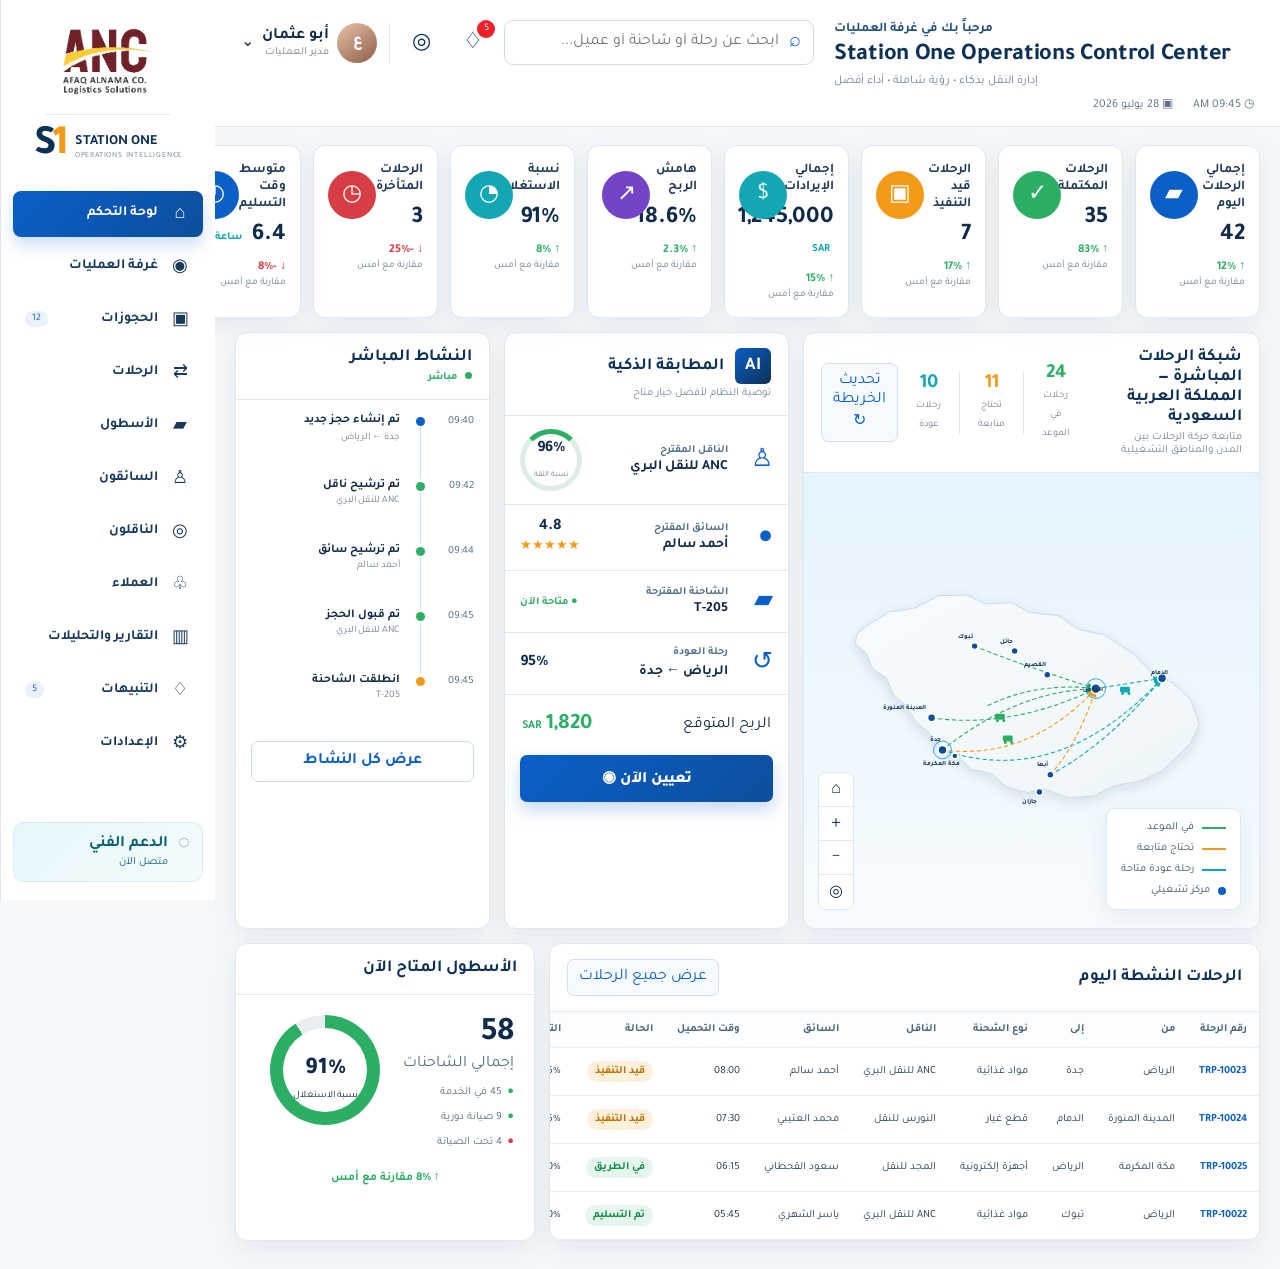
==== commit b93dd8f6: "Add files via upload" ====
--- a/index.html
+++ b/index.html
@@ -2,162 +2,256 @@
 <html lang="ar" dir="rtl">
 <head>
   <meta charset="UTF-8" />
-  <meta name="viewport" content="width=device-width,initial-scale=1" />
+  <meta name="viewport" content="width=device-width, initial-scale=1.0" />
   <meta name="theme-color" content="#ffffff" />
-  <title>Station One — Operations Intelligence</title>
+  <title>Station One V4.1 — Operations Intelligence Platform</title>
   <link rel="preconnect" href="https://fonts.googleapis.com">
   <link rel="preconnect" href="https://fonts.gstatic.com" crossorigin>
   <link href="https://fonts.googleapis.com/css2?family=Tajawal:wght@400;500;600;700;800&display=swap" rel="stylesheet">
   <link rel="stylesheet" href="styles.css" />
 </head>
 <body>
-  <div class="ambient ambient-a"></div><div class="ambient ambient-b"></div>
-  <div id="toast" class="toast"></div>
-
-  <div class="app-shell">
+  <div id="toast" class="toast" role="status"></div>
+
+  <div class="app">
     <aside class="sidebar" id="sidebar">
-      <div class="brand">
-        <div class="brand-mark"><img src="logo.png" alt="Station One"></div>
-        <div><b>Station One</b><span>Operations Intelligence</span></div>
+      <div class="brand-stack">
+        <img src="anc-logo.png" class="anc-logo" alt="ANC Logistics Solutions">
+        <div class="brand-divider"></div>
+        <div class="s1-lockup">
+          <div class="s1-mark">S<span>1</span></div>
+          <div>
+            <strong>STATION ONE</strong>
+            <small>OPERATIONS INTELLIGENCE</small>
+          </div>
+        </div>
       </div>
-      <nav class="nav">
-        <button class="nav-item active" data-view="dashboard"><span>⌂</span><b>مركز القيادة</b></button>
-        <button class="nav-item" data-view="bookings"><span>▣</span><b>الحجوزات</b><i>12</i></button>
-        <button class="nav-item" data-view="matching"><span>✦</span><b>المطابقة الذكية</b></button>
-        <button class="nav-item" data-view="trips"><span>⇄</span><b>الرحلات</b></button>
-        <button class="nav-item" data-view="fleet"><span>▰</span><b>الأسطول</b></button>
-        <button class="nav-item" data-view="drivers"><span>◉</span><b>السائقون</b></button>
-        <button class="nav-item" data-view="carriers"><span>◎</span><b>الناقلون</b></button>
-        <button class="nav-item" data-view="customers"><span>◇</span><b>العملاء</b></button>
-        <button class="nav-item" data-view="reports"><span>▥</span><b>التقارير</b></button>
+
+      <nav class="main-nav">
+        <button class="nav-item active" data-view="dashboard"><span class="nav-icon">⌂</span><b>لوحة التحكم</b></button>
+        <button class="nav-item" data-view="operations"><span class="nav-icon">◉</span><b>غرفة العمليات</b></button>
+        <button class="nav-item" data-view="bookings"><span class="nav-icon">▣</span><b>الحجوزات</b><em>12</em></button>
+        <button class="nav-item" data-view="trips"><span class="nav-icon">⇄</span><b>الرحلات</b></button>
+        <button class="nav-item" data-view="fleet"><span class="nav-icon">▰</span><b>الأسطول</b></button>
+        <button class="nav-item" data-view="drivers"><span class="nav-icon">♙</span><b>السائقون</b></button>
+        <button class="nav-item" data-view="carriers"><span class="nav-icon">◎</span><b>الناقلون</b></button>
+        <button class="nav-item" data-view="customers"><span class="nav-icon">♧</span><b>العملاء</b></button>
+        <button class="nav-item" data-view="reports"><span class="nav-icon">▥</span><b>التقارير والتحليلات</b></button>
+        <button class="nav-item" data-view="alerts"><span class="nav-icon">♢</span><b>التنبيهات</b><em>5</em></button>
+        <button class="nav-item" data-view="settings"><span class="nav-icon">⚙</span><b>الإعدادات</b></button>
       </nav>
-      <div class="side-card">
-        <span class="pulse-dot"></span>
-        <div><small>حالة النظام</small><b>جميع الخدمات تعمل</b></div>
-      </div>
-      <div class="profile-mini">
-        <div class="avatar">MO</div><div><b>محمد عثمان</b><small>الرئيس التنفيذي</small></div><button>⋮</button>
+
+      <div class="support-card">
+        <span>◌</span>
+        <div><b>الدعم الفني</b><small>متصل الآن</small></div>
       </div>
     </aside>
 
-    <main class="main">
+    <main class="workspace">
       <header class="topbar">
-        <button class="mobile-menu" id="mobileMenu">☰</button>
-        <div>
-          <p class="eyebrow">STATION ONE / LIVE OPERATIONS</p>
-          <h1 id="pageTitle">مركز القيادة اللوجستي</h1>
-        </div>
+        <button id="menuBtn" class="menu-btn">☰</button>
+        <div class="page-intro">
+          <small>مرحباً بك في غرفة العمليات</small>
+          <h1 id="pageTitle">Station One Operations Control Center</h1>
+          <p>إدارة النقل بذكاء • رؤية شاملة • أداء أفضل</p>
+        </div>
+
         <div class="top-actions">
-          <div class="search"><span>⌕</span><input id="globalSearch" placeholder="ابحث عن رحلة، شاحنة، سائق..." /></div>
-          <button class="icon-btn" id="alertsBtn">♢<span>3</span></button>
-          <button class="primary" id="newBookingBtn">+ حجز جديد</button>
+          <label class="global-search">
+            <span>⌕</span>
+            <input id="globalSearch" placeholder="ابحث عن رحلة أو شاحنة أو عميل..." />
+          </label>
+          <button class="top-icon" id="notificationBtn">♢<i>5</i></button>
+          <button class="top-icon">◎</button>
+          <div class="user-box">
+            <div class="avatar">ع</div>
+            <div><b>أبو عثمان</b><small>مدير العمليات</small></div>
+            <span>⌄</span>
+          </div>
+        </div>
+
+        <div class="date-line">
+          <span>◷ 09:45 AM</span>
+          <span>▣ 28 يوليو 2026</span>
         </div>
       </header>
 
       <section class="view active" id="dashboard">
-        <div class="hero-strip">
-          <div><span class="live-chip"><i></i> LIVE</span><h2>صباح الخير، أبو عثمان</h2><p>عمليات اليوم مستقرة، مع 4 فرص مطابقة لرحلات العودة جاهزة للاعتماد.</p></div>
-          <div class="hero-metric"><small>كفاءة التشغيل اليوم</small><strong>91.8%</strong><em>▲ 4.2% عن الأمس</em></div>
-        </div>
-
         <div class="kpi-grid" id="kpiGrid"></div>
 
-        <div class="dashboard-grid">
-          <section class="panel map-panel">
-            <div class="panel-head"><div><span class="section-kicker">NETWORK PULSE</span><h3>شبكة الرحلات المباشرة</h3></div><div class="segmented"><button class="active">مباشر</button><button>اليوم</button><button>الأسبوع</button></div></div>
-            <div class="map-stage">
-              <svg viewBox="0 0 760 390" role="img" aria-label="خريطة تشغيلية للمملكة العربية السعودية">
+        <div class="primary-grid">
+          <section class="card map-card">
+            <div class="card-head map-head">
+              <div>
+                <h2>شبكة الرحلات المباشرة — المملكة العربية السعودية</h2>
+                <p>متابعة حركة الرحلات بين المدن والمناطق التشغيلية</p>
+              </div>
+              <div class="map-stats">
+                <div><b>24</b><span>رحلات في الموعد</span></div>
+                <div><b>11</b><span>تحتاج متابعة</span></div>
+                <div><b>10</b><span>رحلات عودة</span></div>
+                <button id="refreshMap">تحديث الخريطة ↻</button>
+              </div>
+            </div>
+
+            <div class="ksa-map-wrap">
+              <svg class="ksa-map" viewBox="0 0 920 520" aria-label="خريطة المملكة العربية السعودية">
                 <defs>
-                  <linearGradient id="land" x1="0" y1="0" x2="1" y2="1"><stop stop-color="#f4fbff"/><stop offset="1" stop-color="#e6f3fb"/></linearGradient>
-                  <filter id="glow"><feGaussianBlur stdDeviation="3" result="b"/><feMerge><feMergeNode in="b"/><feMergeNode in="SourceGraphic"/></feMerge></filter>
-                  <filter id="mapShadow" x="-20%" y="-20%" width="140%" height="140%"><feDropShadow dx="0" dy="8" stdDeviation="10" flood-color="#0f4c81" flood-opacity=".12"/></filter>
+                  <linearGradient id="landGradient" x1="0" y1="0" x2="1" y2="1">
+                    <stop offset="0%" stop-color="#f8fbfd"/>
+                    <stop offset="100%" stop-color="#eef5f9"/>
+                  </linearGradient>
+                  <filter id="softShadow">
+                    <feDropShadow dx="0" dy="8" stdDeviation="12" flood-color="#0d3557" flood-opacity=".13"/>
+                  </filter>
+                  <marker id="arrowGreen" markerWidth="10" markerHeight="10" refX="8" refY="3" orient="auto">
+                    <path d="M0,0 L0,6 L9,3 z" fill="#2caf64"/>
+                  </marker>
+                  <marker id="arrowOrange" markerWidth="10" markerHeight="10" refX="8" refY="3" orient="auto">
+                    <path d="M0,0 L0,6 L9,3 z" fill="#f39a19"/>
+                  </marker>
+                  <marker id="arrowCyan" markerWidth="10" markerHeight="10" refX="8" refY="3" orient="auto">
+                    <path d="M0,0 L0,6 L9,3 z" fill="#15a9b7"/>
+                  </marker>
                 </defs>
-                <g filter="url(#mapShadow)">
-                  <path class="ksa" d="M151 66 L252 43 L365 57 L439 35 L548 83 L603 158 L580 257 L512 322 L425 350 L348 320 L276 341 L216 287 L151 276 L121 202 L88 162 L113 113 Z"/>
+
+                <!-- Accurate stylized Saudi Arabia silhouette -->
+                <path class="saudi-shape" filter="url(#softShadow)"
+                  d="M126 110
+                     L173 81 L225 73 L273 48 L329 47 L367 65 L419 62
+                     L455 82 L513 88 L557 117 L607 127 L667 167
+                     L706 207 L746 225 L783 260 L799 307 L782 346
+                     L753 375 L722 403 L677 424 L626 432 L585 453
+                     L535 457 L489 440 L451 446 L410 435 L379 408
+                     L339 399 L308 370 L277 355 L251 323 L228 305
+                     L205 270 L180 247 L167 214 L139 196 L126 164
+                     L103 145 L108 124 Z" />
+
+                <g class="routes">
+                  <path class="route green" marker-end="url(#arrowGreen)" d="M280 360 Q430 240 590 236"/>
+                  <path class="route green" marker-end="url(#arrowGreen)" d="M372 270 Q472 222 590 236"/>
+                  <path class="route green" marker-end="url(#arrowGreen)" d="M258 295 Q420 318 590 236"/>
+                  <path class="route green" marker-end="url(#arrowGreen)" d="M345 150 Q430 185 590 236"/>
+                  <path class="route orange" marker-end="url(#arrowOrange)" d="M280 360 Q455 382 590 236"/>
+                  <path class="route orange" marker-end="url(#arrowOrange)" d="M498 410 Q555 346 590 236"/>
+                  <path class="route cyan" marker-end="url(#arrowCyan)" d="M590 236 Q665 224 724 215"/>
+                  <path class="route cyan" marker-end="url(#arrowCyan)" d="M498 410 Q615 348 724 215"/>
+                  <path class="route cyan" marker-end="url(#arrowCyan)" d="M280 360 Q515 440 724 215"/>
                 </g>
-                <g class="routes">
-                  <path class="route ontime" d="M171 220 Q288 93 431 141"/>
-                  <path class="route return-route" d="M431 141 Q507 161 560 220"/>
-                  <path class="route warning" d="M171 220 Q330 331 510 260"/>
-                  <path class="route ontime" d="M266 115 Q320 198 431 141"/>
-                  <path class="route return-route" d="M171 220 Q219 251 246 278"/>
-                  <path class="route ontime" d="M230 170 Q315 175 431 141"/>
-                </g>
-                <g class="city" data-city="جدة" transform="translate(171 220)"><circle r="7"/><circle class="ping" r="14"/><text x="12" y="4">جدة</text></g>
-                <g class="city" data-city="الرياض" transform="translate(431 141)"><circle r="7"/><circle class="ping" r="14"/><text x="12" y="4">الرياض</text></g>
-                <g class="city" data-city="الدمام" transform="translate(560 220)"><circle r="7"/><text x="12" y="4">الدمام</text></g>
-                <g class="city" data-city="تبوك" transform="translate(266 115)"><circle r="6"/><text x="12" y="4">تبوك</text></g>
-                <g class="city" data-city="أبها" transform="translate(246 278)"><circle r="6"/><text x="12" y="4">أبها</text></g>
-                <g class="city" data-city="المدينة" transform="translate(230 170)"><circle r="5"/><text x="12" y="4">المدينة</text></g>
-                <g class="city" data-city="القصيم" transform="translate(350 130)"><circle r="5"/><text x="12" y="4">القصيم</text></g>
-                <g class="city" data-city="حائل" transform="translate(320 105)"><circle r="5"/><text x="12" y="4">حائل</text></g>
-                <g class="city" data-city="مكة" transform="translate(188 234)"><circle r="5"/><text x="12" y="4">مكة</text></g>
-                <g class="truck-dot"><circle cx="328" cy="126" r="5"/><circle cx="489" cy="174" r="5"/><circle cx="350" cy="295" r="5"/></g>
+
+                <g class="city-node" transform="translate(280 360)" data-city="جدة"><circle r="9"/><circle class="pulse" r="18"/><text x="-4" y="-18">جدة</text></g>
+                <g class="city-node" transform="translate(305 372)" data-city="مكة المكرمة"><circle r="6"/><text x="10" y="18">مكة المكرمة</text></g>
+                <g class="city-node" transform="translate(258 295)" data-city="المدينة المنورة"><circle r="8"/><text x="-12" y="-18">المدينة المنورة</text></g>
+                <g class="city-node" transform="translate(345 150)" data-city="تبوك"><circle r="7"/><text x="-4" y="-17">تبوك</text></g>
+                <g class="city-node" transform="translate(426 160)" data-city="حائل"><circle r="7"/><text x="-4" y="-17">حائل</text></g>
+                <g class="city-node" transform="translate(492 208)" data-city="القصيم"><circle r="7"/><text x="-3" y="-17">القصيم</text></g>
+                <g class="city-node major" transform="translate(590 236)" data-city="الرياض"><circle r="10"/><circle class="pulse" r="20"/><text x="14" y="5">الرياض</text></g>
+                <g class="city-node" transform="translate(724 215)" data-city="الدمام"><circle r="9"/><text x="11" y="-8">الدمام</text></g>
+                <g class="city-node" transform="translate(498 410)" data-city="أبها"><circle r="7"/><text x="-4" y="-17">أبها</text></g>
+                <g class="city-node" transform="translate(476 445)" data-city="جازان"><circle r="7"/><text x="-4" y="23">جازان</text></g>
+
+                <g class="truck-marker" transform="translate(398 294)"><rect x="-12" y="-7" width="20" height="12" rx="3"/><circle cx="-7" cy="7" r="3"/><circle cx="6" cy="7" r="3"/></g>
+                <g class="truck-marker cyan-truck" transform="translate(651 239)"><rect x="-12" y="-7" width="20" height="12" rx="3"/><circle cx="-7" cy="7" r="3"/><circle cx="6" cy="7" r="3"/></g>
+                <g class="truck-marker" transform="translate(414 338)"><rect x="-12" y="-7" width="20" height="12" rx="3"/><circle cx="-7" cy="7" r="3"/><circle cx="6" cy="7" r="3"/></g>
               </svg>
-              <div class="map-legend"><span><i class="green"></i> في الموعد 28</span><span><i class="amber"></i> متأخر 3</span><span><i class="cyan"></i> عودة متاحة 7</span></div>
-            </div>
-          </section>
-
-          <section class="panel live-panel">
-            <div class="panel-head"><div><span class="section-kicker">ACTIVITY STREAM</span><h3>نبض العمليات</h3></div><button class="ghost">عرض الكل</button></div>
-            <div class="activity-list" id="activityList"></div>
-          </section>
-
-          <section class="panel ai-panel">
-            <div class="panel-head"><div><span class="section-kicker">AI MATCHING ENGINE</span><h3>أفضل فرصة مطابقة الآن</h3></div><span class="ai-badge">AI</span></div>
-            <div class="match-highlight">
-              <div class="confidence"><div class="ring"><span>96%</span></div><small>درجة الثقة</small></div>
-              <div class="match-copy"><span class="route-label">جدة ← الرياض</span><h4>ANC Logistics / T-205</h4><p>السائق: محمد السلمي · متاح خلال 35 دقيقة</p><div class="chips"><span>✓ رحلة عودة مؤكدة</span><span>✓ أعلى هامش ربح</span><span>✓ أقرب شاحنة</span></div></div>
-            </div>
-            <div class="match-financial"><div><small>التكلفة المتوقعة</small><b>3,280 ر.س</b></div><div><small>سعر البيع</small><b>5,100 ر.س</b></div><div class="profit"><small>الربح المتوقع</small><b>1,820 ر.س</b></div></div>
-            <button class="assign-btn" id="assignBtn">اعتماد وتعيين الرحلة <span>←</span></button>
-          </section>
-
-          <section class="panel chart-panel">
-            <div class="panel-head"><div><span class="section-kicker">PERFORMANCE</span><h3>الأداء التشغيلي</h3></div><select id="chartRange"><option>آخر 7 أيام</option><option>آخر 30 يوم</option></select></div>
-            <canvas id="performanceChart" height="230"></canvas>
-          </section>
-        </div>
-
-        <section class="panel trips-panel">
-          <div class="panel-head"><div><span class="section-kicker">ACTIVE SHIPMENTS</span><h3>الرحلات النشطة</h3></div><div class="table-tools"><button class="ghost">تصفية</button><button class="ghost">تصدير</button></div></div>
-          <div class="table-wrap"><table><thead><tr><th>رقم الرحلة</th><th>المسار</th><th>العميل</th><th>السائق / الشاحنة</th><th>التقدم</th><th>الوقت المتوقع</th><th>الحالة</th><th></th></tr></thead><tbody id="tripRows"></tbody></table></div>
-        </section>
+
+              <div class="map-legend">
+                <span><i class="legend-line green"></i> في الموعد</span>
+                <span><i class="legend-line orange"></i> تحتاج متابعة</span>
+                <span><i class="legend-line cyan"></i> رحلة عودة متاحة</span>
+                <span><i class="legend-dot"></i> مركز تشغيلي</span>
+              </div>
+
+              <div class="map-controls">
+                <button>⌂</button><button>＋</button><button>−</button><button>◎</button>
+              </div>
+            </div>
+          </section>
+
+          <section class="card ai-card">
+            <div class="card-head">
+              <div>
+                <h2><span class="ai-square">AI</span> المطابقة الذكية</h2>
+                <p>توصية النظام لأفضل خيار متاح</p>
+              </div>
+            </div>
+
+            <div class="ai-row">
+              <span class="ai-icon">♙</span>
+              <div><small>الناقل المقترح</small><b>ANC للنقل البري</b></div>
+              <div class="confidence"><strong>96%</strong><span>نسبة الثقة</span></div>
+            </div>
+            <div class="ai-row">
+              <span class="ai-icon">●</span>
+              <div><small>السائق المقترح</small><b>أحمد سالم</b></div>
+              <div class="rating"><strong>4.8</strong><span>★★★★★</span></div>
+            </div>
+            <div class="ai-row">
+              <span class="ai-icon">▰</span>
+              <div><small>الشاحنة المقترحة</small><b>T-205</b></div>
+              <span class="available">● متاحة الآن</span>
+            </div>
+            <div class="ai-row">
+              <span class="ai-icon">↺</span>
+              <div><small>رحلة العودة</small><b>الرياض ← جدة</b></div>
+              <strong class="match-value">95%</strong>
+            </div>
+
+            <div class="profit-row">
+              <span>الربح المتوقع</span><strong>1,820 <small>SAR</small></strong>
+            </div>
+            <button class="assign-now" id="assignNow">تعيين الآن ◉</button>
+          </section>
+
+          <section class="card activity-card">
+            <div class="card-head">
+              <div><h2>النشاط المباشر</h2><p><span class="live-dot"></span> مباشر</p></div>
+            </div>
+            <div class="timeline" id="activityTimeline"></div>
+            <button class="show-all">عرض كل النشاط</button>
+          </section>
+        </div>
+
+        <div class="bottom-grid">
+          <section class="card trips-card">
+            <div class="card-head">
+              <div><h2>الرحلات النشطة اليوم</h2></div>
+              <button class="link-btn">عرض جميع الرحلات</button>
+            </div>
+            <div class="table-wrap">
+              <table>
+                <thead><tr><th>رقم الرحلة</th><th>من</th><th>إلى</th><th>نوع الشحنة</th><th>الناقل</th><th>السائق</th><th>وقت التحميل</th><th>الحالة</th><th>التقدم</th><th>الإجراء</th></tr></thead>
+                <tbody id="tripRows"></tbody>
+              </table>
+            </div>
+          </section>
+
+          <section class="card fleet-card">
+            <div class="card-head"><div><h2>الأسطول المتاح الآن</h2></div></div>
+            <div class="fleet-body">
+              <div class="fleet-count">
+                <strong>58</strong><span>إجمالي الشاحنات</span>
+                <small>45 في الخدمة</small><small>9 صيانة دورية</small><small class="danger">4 تحت الصيانة</small>
+              </div>
+              <div class="util-ring"><span>91%</span><small>نسبة الاستغلال</small></div>
+            </div>
+            <div class="fleet-up">↑ 8% مقارنة مع أمس</div>
+          </section>
+        </div>
       </section>
 
-      <section class="view" id="matching">
-        <div class="page-grid">
-          <section class="panel booking-form-panel">
-            <div class="panel-head"><div><span class="section-kicker">NEW LOAD REQUEST</span><h3>إنشاء طلب مطابقة</h3></div><span class="step-badge">الخطوة 1 من 2</span></div>
-            <form id="matchingForm" class="form-grid">
-              <label>العميل<select id="client"><option>شركة الراجحي للصناعات</option><option>مجموعة بن لادن</option><option>الدوائية السعودية</option></select></label>
-              <label>مدينة التحميل<select id="origin"><option>جدة</option><option>الرياض</option><option>الدمام</option><option>تبوك</option></select></label>
-              <label>مدينة التنزيل<select id="destination"><option>الرياض</option><option>الدمام</option><option>جدة</option><option>أبها</option></select></label>
-              <label>نوع الشاحنة<select><option>ستارة جانبية 40 قدم</option><option>مبردة</option><option>سطحة</option><option>صندوق مغلق</option></select></label>
-              <label>وزن الحمولة<input type="number" value="20" /> <span>طن</span></label>
-              <label>موعد التحميل<input type="datetime-local" value="2026-07-28T08:00" /></label>
-              <label class="wide">ملاحظات التشغيل<textarea placeholder="متطلبات خاصة بالتحميل أو التسليم..."></textarea></label>
-              <button class="primary wide submit-match" type="submit">✦ تشغيل محرك المطابقة الذكي</button>
-            </form>
-          </section>
-          <section class="panel results-panel">
-            <div class="panel-head"><div><span class="section-kicker">RECOMMENDATIONS</span><h3>نتائج الترشيح</h3></div><span class="status-pill">جاهز للتحليل</span></div>
-            <div id="matchResults" class="empty-state"><div>✦</div><h4>بانتظار بيانات الحجز</h4><p>أدخل بيانات الرحلة وسيحلل النظام الأسطول والسائقين والناقلين ورحلات العودة.</p></div>
-          </section>
-        </div>
-      </section>
-
-      <section class="view placeholder-view" id="bookings"><div class="panel"><h2>إدارة الحجوزات</h2><p>عرض وتصفية الحجوزات حسب العميل والمسار والحالة والأولوية.</p><div class="mini-table" id="bookingCards"></div></div></section>
-      <section class="view placeholder-view" id="trips"><div class="panel"><h2>إدارة الرحلات</h2><p>متابعة دورة الرحلة من التحميل حتى إثبات التسليم.</p><div class="stats-strip"><b>31 جارية</b><b>8 تحميل</b><b>46 مكتملة</b><b>3 متأخرة</b></div></div></section>
-      <section class="view placeholder-view" id="fleet"><div class="panel"><h2>الأسطول</h2><p>جاهزية الشاحنات والصيانة والاستخدام.</p><div class="fleet-grid" id="fleetGrid"></div></div></section>
-      <section class="view placeholder-view" id="drivers"><div class="panel"><h2>السائقون</h2><p>التوفر، الالتزام، ساعات القيادة، والأداء.</p><div class="mini-table" id="driverCards"></div></div></section>
-      <section class="view placeholder-view" id="carriers"><div class="panel"><h2>الناقلون</h2><p>مقارنة الناقلين حسب السعر والالتزام والتوفر.</p><div class="mini-table" id="carrierCards"></div></div></section>
-      <section class="view placeholder-view" id="customers"><div class="panel"><h2>العملاء</h2><p>تحليل حجم الأعمال والربحية والتحصيل لكل عميل.</p><div class="mini-table" id="customerCards"></div></div></section>
-      <section class="view placeholder-view" id="reports"><div class="panel"><h2>التقارير التنفيذية</h2><p>أداء الرحلات، الربحية، استغلال الأسطول، وجودة الخدمة.</p><div class="report-grid"><article><small>إجمالي المبيعات</small><b>1.84M ر.س</b></article><article><small>هامش الربح</small><b>22.4%</b></article><article><small>OTIF</small><b>93.7%</b></article><article><small>تكلفة الكيلومتر</small><b>2.81 ر.س</b></article></div></div></section>
+      <section class="view generic-view" id="operations"><div class="generic-card"><h2>غرفة العمليات</h2><p>عرض تفصيلي للرحلات والحجوزات والتنبيهات التشغيلية.</p></div></section>
+      <section class="view generic-view" id="bookings"><div class="generic-card"><h2>إدارة الحجوزات</h2><div id="bookingCards" class="mini-grid"></div></div></section>
+      <section class="view generic-view" id="trips"><div class="generic-card"><h2>إدارة الرحلات</h2><div id="tripCards" class="mini-grid"></div></div></section>
+      <section class="view generic-view" id="fleet"><div class="generic-card"><h2>إدارة الأسطول</h2><div id="fleetCards" class="mini-grid"></div></div></section>
+      <section class="view generic-view" id="drivers"><div class="generic-card"><h2>السائقون</h2><div id="driverCards" class="mini-grid"></div></div></section>
+      <section class="view generic-view" id="carriers"><div class="generic-card"><h2>الناقلون</h2><div id="carrierCards" class="mini-grid"></div></div></section>
+      <section class="view generic-view" id="customers"><div class="generic-card"><h2>العملاء</h2><div id="customerCards" class="mini-grid"></div></div></section>
+      <section class="view generic-view" id="reports"><div class="generic-card"><h2>التقارير والتحليلات</h2><div class="chart-placeholder"><div class="bar h1"></div><div class="bar h2"></div><div class="bar h3"></div><div class="bar h4"></div><div class="bar h5"></div></div></div></section>
+      <section class="view generic-view" id="alerts"><div class="generic-card"><h2>التنبيهات</h2><div id="alertCards" class="mini-grid"></div></div></section>
+      <section class="view generic-view" id="settings"><div class="generic-card"><h2>الإعدادات</h2><p>إعدادات النظام، الصلاحيات، المدن، أنواع الشاحنات، وسياسات المطابقة.</p></div></section>
     </main>
   </div>
-
-  <div class="modal" id="bookingModal"><div class="modal-card"><button class="modal-close" id="closeModal">×</button><span class="section-kicker">QUICK BOOKING</span><h2>إضافة حجز جديد</h2><div class="quick-form"><input placeholder="اسم العميل"><div><select><option>جدة</option><option>الرياض</option></select><span>←</span><select><option>الرياض</option><option>الدمام</option></select></div><select><option>ستارة جانبية</option><option>مبردة</option></select><button class="primary" id="saveBooking">حفظ وتشغيل المطابقة</button></div></div></div>
 
   <script src="app.js"></script>
 </body>
--- a/styles.css
+++ b/styles.css
@@ -1,21 +1,36 @@
-:root{--bg:#07111f;--panel:#0d1b2c;--panel2:#10243a;--line:rgba(154,181,211,.12);--text:#f3f7fb;--muted:#8fa4bb;--cyan:#21d4c3;--blue:#3b82f6;--amber:#ffb547;--red:#ff6b6b;--green:#43d17b;--shadow:0 20px 60px rgba(0,0,0,.28)}*{box-sizing:border-box}html{scroll-behavior:smooth}body{margin:0;background:radial-gradient(circle at 75% 5%,#102943 0,#07111f 32%,#050b14 100%);color:var(--text);font-family:"Tajawal",sans-serif;min-height:100vh}.ambient{position:fixed;border-radius:50%;filter:blur(100px);opacity:.13;pointer-events:none}.ambient-a{width:300px;height:300px;background:#21d4c3;top:6%;right:15%}.ambient-b{width:260px;height:260px;background:#3b82f6;bottom:10%;left:18%}.app-shell{display:flex;min-height:100vh}.sidebar{width:258px;background:linear-gradient(180deg,rgba(10,24,40,.98),rgba(6,16,28,.98));border-left:1px solid var(--line);padding:24px 16px;position:fixed;right:0;top:0;bottom:0;display:flex;flex-direction:column;z-index:50}.brand{display:flex;align-items:center;gap:12px;padding:0 8px 24px;border-bottom:1px solid var(--line)}.brand-mark{width:46px;height:46px;border-radius:13px;background:#fff;display:grid;place-items:center;overflow:hidden;box-shadow:0 0 26px rgba(33,212,195,.14)}.brand-mark img{width:100%;height:100%;object-fit:contain}.brand b{font-size:18px;display:block}.brand span{font-size:10px;color:var(--muted);letter-spacing:.3px}.nav{display:flex;flex-direction:column;gap:7px;margin-top:22px}.nav-item{border:0;background:transparent;color:#94a7bc;display:flex;align-items:center;gap:12px;padding:12px 13px;border-radius:12px;font-family:inherit;cursor:pointer;text-align:right;transition:.25s}.nav-item span{width:24px;font-size:18px}.nav-item b{font-weight:500;flex:1}.nav-item i{font-style:normal;font-size:10px;background:rgba(255,181,71,.15);color:var(--amber);padding:3px 7px;border-radius:12px}.nav-item:hover,.nav-item.active{background:linear-gradient(90deg,rgba(33,212,195,.14),rgba(59,130,246,.08));color:#fff;box-shadow:inset -3px 0 0 var(--cyan)}.side-card{margin-top:auto;background:rgba(33,212,195,.06);border:1px solid rgba(33,212,195,.13);border-radius:14px;padding:13px;display:flex;align-items:center;gap:10px}.pulse-dot{width:9px;height:9px;background:var(--green);border-radius:50%;box-shadow:0 0 0 7px rgba(67,209,123,.1)}.side-card small,.profile-mini small{display:block;color:var(--muted);font-size:10px}.side-card b{font-size:12px}.profile-mini{display:flex;align-items:center;gap:9px;margin-top:14px;padding:8px}.avatar{width:34px;height:34px;border-radius:11px;background:linear-gradient(135deg,var(--cyan),var(--blue));display:grid;place-items:center;color:#03131b;font-weight:800}.profile-mini b{font-size:12px}.profile-mini button{margin-right:auto;background:transparent;color:var(--muted);border:0}.main{margin-right:258px;width:calc(100% - 258px);padding:22px 30px 50px}.topbar{display:flex;align-items:center;justify-content:space-between;margin-bottom:22px}.eyebrow,.section-kicker{margin:0 0 4px;color:var(--cyan);font-size:9px;letter-spacing:1.8px;font-weight:700}.topbar h1{margin:0;font-size:25px}.top-actions{display:flex;align-items:center;gap:10px}.search{width:300px;border:1px solid var(--line);background:rgba(13,27,44,.7);border-radius:12px;padding:9px 12px;display:flex;gap:8px}.search input{background:transparent;border:0;outline:0;color:#fff;width:100%;font-family:inherit}.icon-btn,.ghost{border:1px solid var(--line);background:rgba(13,27,44,.75);color:#b9c8d8;border-radius:11px;padding:10px 12px;cursor:pointer;font-family:inherit}.icon-btn{position:relative}.icon-btn span{position:absolute;top:-6px;left:-5px;background:var(--red);font-size:9px;width:17px;height:17px;border-radius:50%;display:grid;place-items:center}.primary,.assign-btn{border:0;background:linear-gradient(135deg,var(--cyan),#36a9ff);color:#03131b;font-weight:800;padding:11px 18px;border-radius:11px;font-family:inherit;cursor:pointer;box-shadow:0 10px 28px rgba(33,212,195,.16)}.mobile-menu{display:none}.view{display:none}.view.active{display:block;animation:fade .35s ease}@keyframes fade{from{opacity:0;transform:translateY(6px)}to{opacity:1;transform:none}}.hero-strip{background:linear-gradient(100deg,rgba(19,48,76,.95),rgba(11,28,47,.92));border:1px solid rgba(80,160,220,.16);border-radius:18px;padding:21px 24px;display:flex;justify-content:space-between;align-items:center;margin-bottom:16px;box-shadow:var(--shadow);position:relative;overflow:hidden}.hero-strip:after{content:"";position:absolute;width:240px;height:240px;border:1px solid rgba(33,212,195,.12);border-radius:50%;left:-50px;top:-100px}.hero-strip h2{margin:8px 0 3px;font-size:21px}.hero-strip p{margin:0;color:var(--muted);font-size:13px}.live-chip{font-size:9px;color:#c7f8e2}.live-chip i{display:inline-block;width:7px;height:7px;border-radius:50%;background:var(--green);margin-left:6px;box-shadow:0 0 12px var(--green)}.hero-metric{text-align:left;z-index:2}.hero-metric small{display:block;color:var(--muted)}.hero-metric strong{font-size:32px;display:block}.hero-metric em{font-style:normal;color:var(--green);font-size:11px}.kpi-grid{display:grid;grid-template-columns:repeat(4,1fr);gap:13px;margin-bottom:16px}.kpi{background:linear-gradient(160deg,rgba(15,34,55,.95),rgba(9,22,37,.95));border:1px solid var(--line);border-radius:16px;padding:16px;position:relative;overflow:hidden;transition:.25s}.kpi:hover{transform:translateY(-3px);border-color:rgba(33,212,195,.25)}.kpi .icon{width:36px;height:36px;border-radius:11px;background:rgba(33,212,195,.09);display:grid;place-items:center;color:var(--cyan);font-size:18px}.kpi small{color:var(--muted);display:block;margin-top:12px}.kpi strong{font-size:26px;display:block;margin:4px 0}.kpi footer{font-size:10px;color:var(--green)}.kpi footer.down{color:var(--red)}.kpi:after{content:"";position:absolute;width:80px;height:80px;border-radius:50%;background:rgba(33,212,195,.05);left:-20px;bottom:-35px}.dashboard-grid{display:grid;grid-template-columns:1.35fr .65fr;gap:14px}.panel{background:linear-gradient(160deg,rgba(13,28,46,.96),rgba(8,20,34,.97));border:1px solid var(--line);border-radius:17px;padding:17px;box-shadow:var(--shadow)}.panel-head{display:flex;align-items:center;justify-content:space-between;margin-bottom:15px}.panel-head h3{margin:0;font-size:16px}.segmented{display:flex;background:#081522;border:1px solid var(--line);border-radius:9px;padding:3px}.segmented button{border:0;background:transparent;color:var(--muted);font-family:inherit;font-size:10px;padding:6px 9px;border-radius:7px}.segmented button.active{background:#17314e;color:#fff}.map-panel{min-height:410px}.map-stage{height:330px;background:radial-gradient(circle at center,rgba(32,74,112,.32),rgba(6,15,26,.15));border-radius:14px;position:relative;overflow:hidden}.map-stage svg{width:100%;height:100%}.ksa{fill:url(#land);stroke:#274869;stroke-width:2}.routes path{fill:none;stroke:var(--cyan);stroke-width:1.6;stroke-dasharray:7 8;opacity:.65;animation:dash 15s linear infinite}@keyframes dash{to{stroke-dashoffset:-180}}.city circle{fill:var(--cyan);filter:url(#glow)}.city text{fill:#d9e9f5;font-size:12px}.city .ping{fill:none;stroke:var(--cyan);opacity:.2;animation:ping 2s infinite}@keyframes ping{0%{r:8;opacity:.7}100%{r:24;opacity:0}}.truck-dot circle{fill:var(--amber);filter:url(#glow)}.map-legend{position:absolute;bottom:10px;right:12px;background:rgba(5,14,24,.78);border:1px solid var(--line);border-radius:10px;padding:8px 10px;display:flex;gap:15px;font-size:9px;color:var(--muted)}.map-legend i{display:inline-block;width:7px;height:7px;border-radius:50%;margin-left:4px}.green{background:var(--green)}.amber{background:var(--amber)}.cyan{background:var(--cyan)}.activity-list{display:flex;flex-direction:column;gap:8px;max-height:334px;overflow:auto}.activity{display:grid;grid-template-columns:38px 1fr auto;gap:10px;align-items:center;padding:10px;border-radius:12px;background:rgba(255,255,255,.025);border:1px solid transparent}.activity:hover{border-color:var(--line)}.activity .act-icon{width:32px;height:32px;border-radius:10px;background:rgba(59,130,246,.1);display:grid;place-items:center;color:#83b5ff}.activity b{font-size:11px;display:block}.activity small{font-size:9px;color:var(--muted)}.activity time{font-size:9px;color:#70879e}.ai-panel{min-height:310px}.ai-badge{background:linear-gradient(135deg,var(--cyan),var(--blue));color:#04131f;font-weight:900;border-radius:9px;padding:7px 9px}.match-highlight{display:flex;gap:18px;align-items:center}.ring{width:92px;height:92px;border-radius:50%;background:conic-gradient(var(--cyan) 0 96%,rgba(255,255,255,.08) 96%);display:grid;place-items:center;position:relative}.ring:before{content:"";position:absolute;width:72px;height:72px;border-radius:50%;background:#0d1c2d}.ring span{z-index:1;font-size:20px;font-weight:800}.confidence small{color:var(--muted);font-size:9px;display:block;text-align:center;margin-top:6px}.route-label{font-size:10px;color:var(--cyan)}.match-copy h4{margin:4px 0;font-size:18px}.match-copy p{margin:0;color:var(--muted);font-size:11px}.chips{display:flex;gap:5px;flex-wrap:wrap;margin-top:10px}.chips span{font-size:8px;padding:5px 7px;border-radius:8px;background:rgba(67,209,123,.08);color:#9aefb9}.match-financial{display:grid;grid-template-columns:repeat(3,1fr);gap:8px;margin:14px 0}.match-financial div{background:rgba(255,255,255,.025);border:1px solid var(--line);border-radius:10px;padding:9px}.match-financial small{color:var(--muted);display:block;font-size:8px}.match-financial b{font-size:12px}.match-financial .profit b{color:var(--green)}.assign-btn{width:100%;display:flex;justify-content:space-between}.chart-panel canvas{width:100%!important}.trips-panel{margin-top:14px}.table-wrap{overflow:auto}table{width:100%;border-collapse:collapse;min-width:900px}th{text-align:right;color:#6f879f;font-size:9px;font-weight:500;padding:10px;border-bottom:1px solid var(--line)}td{padding:12px 10px;border-bottom:1px solid rgba(154,181,211,.07);font-size:11px;color:#d9e4ee}td small{display:block;color:var(--muted)}.route-cell b{display:block}.progress{width:90px;height:5px;background:#1a2b3e;border-radius:5px;overflow:hidden}.progress i{display:block;height:100%;background:linear-gradient(90deg,var(--cyan),var(--blue))}.status{font-size:9px;padding:5px 8px;border-radius:8px}.status.transit{background:rgba(59,130,246,.12);color:#8cbcff}.status.loading{background:rgba(255,181,71,.12);color:#ffd08b}.status.delayed{background:rgba(255,107,107,.12);color:#ff9b9b}.status.return{background:rgba(33,212,195,.12);color:#78eee2}.page-grid{display:grid;grid-template-columns:.85fr 1.15fr;gap:15px}.form-grid{display:grid;grid-template-columns:1fr 1fr;gap:12px}.form-grid label{font-size:10px;color:var(--muted);position:relative}.form-grid input,.form-grid select,.form-grid textarea,.quick-form input,.quick-form select{margin-top:6px;width:100%;background:#081522;border:1px solid var(--line);color:#e9f0f6;border-radius:10px;padding:11px;font-family:inherit;outline:0}.form-grid textarea{height:82px;resize:none}.form-grid .wide{grid-column:1/-1}.submit-match{margin-top:4px}.step-badge,.status-pill{font-size:9px;color:var(--cyan);background:rgba(33,212,195,.08);padding:7px 9px;border-radius:9px}.empty-state{min-height:430px;display:grid;place-content:center;text-align:center;color:var(--muted)}.empty-state div{font-size:40px;color:var(--cyan)}.empty-state h4{color:#fff;margin:10px 0 3px}.recommendation{border:1px solid var(--line);border-radius:13px;padding:13px;margin-bottom:10px;background:rgba(255,255,255,.02);display:grid;grid-template-columns:48px 1fr auto;gap:12px;align-items:center}.recommendation.best{border-color:rgba(33,212,195,.35);box-shadow:inset 0 0 35px rgba(33,212,195,.035)}.score{width:44px;height:44px;border-radius:50%;background:rgba(33,212,195,.1);display:grid;place-items:center;color:var(--cyan);font-weight:800}.recommendation h4{margin:0 0 4px}.recommendation p{margin:0;color:var(--muted);font-size:10px}.recommendation button{border:0;background:var(--cyan);color:#03131b;border-radius:9px;padding:8px 10px;font-family:inherit;font-weight:700}.placeholder-view .panel{min-height:500px}.placeholder-view h2{margin-top:0}.placeholder-view p{color:var(--muted)}.mini-table,.fleet-grid{display:grid;grid-template-columns:repeat(3,1fr);gap:12px;margin-top:25px}.mini-card{background:rgba(255,255,255,.025);border:1px solid var(--line);border-radius:13px;padding:14px}.mini-card b{display:block}.mini-card small{color:var(--muted)}.fleet-grid{grid-template-columns:repeat(4,1fr)}.stats-strip,.report-grid{display:grid;grid-template-columns:repeat(4,1fr);gap:12px;margin-top:30px}.stats-strip b,.report-grid article{background:rgba(255,255,255,.03);border:1px solid var(--line);padding:20px;border-radius:13px}.report-grid small{display:block;color:var(--muted)}.report-grid b{font-size:22px}.modal{position:fixed;inset:0;background:rgba(2,7,13,.78);backdrop-filter:blur(8px);display:none;place-items:center;z-index:100}.modal.open{display:grid}.modal-card{width:min(470px,92vw);background:#0c1b2d;border:1px solid var(--line);border-radius:18px;padding:24px;position:relative;box-shadow:var(--shadow)}.modal-close{position:absolute;left:16px;top:13px;background:transparent;border:0;color:#fff;font-size:24px}.quick-form{display:flex;flex-direction:column;gap:10px}.quick-form>div{display:grid;grid-template-columns:1fr auto 1fr;gap:8px;align-items:center}.toast{position:fixed;left:25px;bottom:25px;background:#0e2738;border:1px solid rgba(33,212,195,.25);color:#eafffb;padding:12px 16px;border-radius:12px;z-index:200;transform:translateY(120px);opacity:0;transition:.3s}.toast.show{transform:none;opacity:1}@media(max-width:1100px){.kpi-grid{grid-template-columns:repeat(2,1fr)}.dashboard-grid,.page-grid{grid-template-columns:1fr}.search{width:220px}.sidebar{width:225px}.main{margin-right:225px;width:calc(100% - 225px)}}@media(max-width:760px){.sidebar{transform:translateX(100%);transition:.3s}.sidebar.open{transform:none}.main{margin:0;width:100%;padding:15px}.mobile-menu{display:block;background:transparent;border:0;color:#fff;font-size:22px}.topbar{align-items:flex-start}.top-actions .search{display:none}.top-actions .primary{font-size:0;padding:10px}.top-actions .primary:after{content:"+";font-size:18px}.hero-strip{display:block}.hero-metric{text-align:right;margin-top:14px}.kpi-grid{grid-template-columns:1fr 1fr}.dashboard-grid{grid-template-columns:1fr}.map-panel{min-height:auto}.map-stage{height:280px}.match-highlight{align-items:flex-start}.form-grid{grid-template-columns:1fr}.form-grid .wide{grid-column:auto}.mini-table,.fleet-grid,.stats-strip,.report-grid{grid-template-columns:1fr 1fr}}
-
-/* Station One — Light Brand Edition */
-:root{--bg:#f5f8fb;--panel:#ffffff;--panel2:#eef5fa;--line:#dbe6ef;--text:#17324d;--muted:#6f8397;--cyan:#14b8a6;--blue:#0f4c81;--amber:#f59e0b;--red:#dc5a5a;--green:#22a06b;--shadow:0 12px 34px rgba(35,74,112,.08)}
-body{background:linear-gradient(180deg,#ffffff 0,#f7fafc 36%,#f2f6fa 100%);color:var(--text)}
-.ambient{display:none}.sidebar{background:#ffffff;border-left:1px solid var(--line);box-shadow:-8px 0 30px rgba(41,72,103,.04)}
-.brand{border-color:var(--line)}.brand b{color:#123b60}.brand span,.side-card small,.profile-mini small{color:var(--muted)}
-.nav-item{color:#60788f}.nav-item:hover,.nav-item.active{background:linear-gradient(90deg,#e7f6f4,#eef5fb);color:#0f4c81;box-shadow:inset -3px 0 0 var(--cyan)}
-.side-card{background:#edf9f6;border-color:#cceee7}.profile-mini button{color:#7890a4}.topbar h1{color:#163955}.eyebrow,.section-kicker{color:var(--blue)}
-.search,.icon-btn,.ghost{background:#ffffff;border-color:var(--line);color:#46647f}.search input{color:var(--text)}.search input::placeholder{color:#93a6b8}
-.primary,.assign-btn{background:linear-gradient(135deg,var(--blue),#1787be);color:#fff;box-shadow:0 10px 24px rgba(15,76,129,.16)}
-.hero-strip{background:linear-gradient(110deg,#0f4c81,#167aa3);border-color:transparent;color:#fff;box-shadow:0 18px 40px rgba(15,76,129,.16)}.hero-strip p,.hero-metric small{color:#d7e7f2}.live-chip{color:#e7fff8}.hero-strip:after{border-color:rgba(255,255,255,.18)}
-.kpi,.panel{background:#ffffff;border-color:var(--line);box-shadow:var(--shadow)}.kpi:hover{border-color:#b9d8e7;box-shadow:0 16px 35px rgba(35,74,112,.12)}.kpi .icon{background:#e9f6f4;color:var(--cyan)}.kpi:after{background:#eef7fa}.kpi strong,.panel-head h3,.match-copy h4,.recommendation h4,.empty-state h4{color:#153a59}
-.segmented{background:#f1f5f8;border-color:var(--line)}.segmented button{color:var(--muted)}.segmented button.active{background:#ffffff;color:var(--blue);box-shadow:0 2px 8px rgba(31,68,103,.08)}
-.map-stage{height:350px;background:linear-gradient(180deg,#fbfdff,#eef6fb);border:1px solid #e0ebf3}.ksa{fill:url(#land);stroke:#8eb7d3;stroke-width:2.2}.routes .route{fill:none;stroke-width:2.2;stroke-dasharray:8 8;opacity:.9;animation:dash 14s linear infinite}.routes .ontime{stroke:var(--green)}.routes .warning{stroke:var(--amber)}.routes .return-route{stroke:var(--cyan)}.city circle{fill:var(--blue)}.city text{fill:#315a78;font-size:12px;font-weight:700}.city .ping{fill:none;stroke:var(--cyan)}.truck-dot circle{fill:var(--amber)}
-.map-legend{background:rgba(255,255,255,.94);border-color:var(--line);color:#5f768a;box-shadow:0 8px 20px rgba(45,81,116,.08)}
-.activity{background:#f8fafc}.activity:hover{border-color:#d7e5ef}.activity .act-icon{background:#eaf2fb;color:var(--blue)}.activity time{color:#879bad}
-.ai-badge{background:linear-gradient(135deg,var(--cyan),#8ee6dc);color:#0b4d48}.ring:before{background:#fff}.chips span{background:#edf8f2;color:#187a50}.match-financial div,.mini-card,.stats-strip b,.report-grid article{background:#f8fafc;border-color:var(--line)}
-th{color:#6d8395;border-color:var(--line)}td{color:#2c4c67;border-color:#edf2f6}.progress{background:#e5edf3}.status.transit{background:#eaf2ff;color:#2867b2}.status.loading{background:#fff4df;color:#a86800}.status.delayed{background:#fdeaea;color:#b13d3d}.status.return{background:#e6f8f5;color:#128375}
-.form-grid input,.form-grid select,.form-grid textarea,.quick-form input,.quick-form select{background:#fff;border-color:var(--line);color:var(--text)}.step-badge,.status-pill{background:#eaf7f5;color:#148a7e}.recommendation{background:#fff;border-color:var(--line)}.recommendation.best{border-color:#88d9ce;box-shadow:inset 0 0 35px rgba(20,184,166,.04)}.recommendation button{background:var(--blue);color:#fff}
-.modal{background:rgba(20,42,60,.35)}.modal-card{background:#fff;border-color:var(--line)}.modal-close{color:#31526d}.toast{background:#123f61;border-color:#123f61;color:#fff}.mobile-menu{color:var(--blue)}
+:root{
+  --navy:#0c3155;--navy2:#071f39;--blue:#0b5fc7;--blue2:#0c4e9d;
+  --teal:#12a7b2;--green:#2caf64;--orange:#f39a19;--red:#d63d45;
+  --purple:#7444c7;--bg:#f5f8fb;--card:#fff;--text:#102b49;--muted:#708399;
+  --line:#dfe8f0;--shadow:0 8px 24px rgba(27,61,93,.08)
+}
+*{box-sizing:border-box}html{scroll-behavior:smooth}body{margin:0;background:var(--bg);font-family:"Tajawal",sans-serif;color:var(--text)}
+button,input{font:inherit}.app{min-height:100vh;display:flex;direction:ltr}.sidebar{width:215px;background:#fff;border-left:1px solid var(--line);padding:18px 12px;display:flex;flex-direction:column;position:fixed;inset:0 auto 0 0;z-index:20;direction:rtl}
+.brand-stack{display:flex;flex-direction:column;align-items:center;gap:14px;padding:3px 0 18px}.anc-logo{width:125px;height:79px;object-fit:contain}.brand-divider{width:65%;height:1px;background:var(--line)}
+.s1-lockup{display:flex;align-items:center;gap:10px;direction:ltr}.s1-mark{font-weight:800;font-size:42px;line-height:.9;color:var(--navy);letter-spacing:-4px}.s1-mark span{color:var(--orange)}
+.s1-lockup strong{display:block;font-size:14px;color:var(--navy)}.s1-lockup small{display:block;font-size:8px;letter-spacing:.8px;color:var(--muted)}
+.main-nav{display:flex;flex-direction:column;gap:6px;margin-top:6px}.nav-item{border:0;background:transparent;color:#173a5c;border-radius:8px;padding:11px 12px;display:flex;align-items:center;gap:11px;cursor:pointer;text-align:right;transition:.2s}
+.nav-item:hover{background:#eef5fb}.nav-item.active{background:linear-gradient(135deg,var(--blue),var(--blue2));color:#fff;box-shadow:0 8px 16px rgba(11,95,199,.2)}
+.nav-icon{width:22px;text-align:center;font-size:18px}.nav-item b{font-size:14px}.nav-item em{margin-right:auto;background:#eaf1f8;color:var(--blue);font-style:normal;font-size:10px;border-radius:12px;padding:2px 7px}.nav-item.active em{background:rgba(255,255,255,.18);color:#fff}
+.support-card{margin-top:auto;background:linear-gradient(135deg,#e6f8fb,#f3fbfc);border:1px solid #d3edf1;border-radius:11px;padding:12px;display:flex;align-items:center;gap:10px;color:#0a6072}.support-card>span{font-size:28px}.support-card b,.support-card small{display:block}.support-card small{font-size:11px;margin-top:2px}
+.workspace{margin-left:215px;min-width:0;flex:1;direction:rtl}.topbar{min-height:122px;background:#fff;border-bottom:1px solid var(--line);padding:20px 26px 14px;display:grid;grid-template-columns:1fr auto;gap:8px 20px;align-items:start;position:sticky;top:0;z-index:12}
+.page-intro{text-align:left;direction:ltr}.page-intro small{font-weight:700;color:#214f7d}.page-intro h1{margin:3px 0;font-size:24px;color:var(--navy);letter-spacing:-.3px}.page-intro p{margin:0;font-size:12px;color:var(--muted)}
+.top-actions{display:flex;align-items:center;gap:10px;direction:rtl}.global-search{width:310px;border:1px solid #cfdce8;border-radius:9px;padding:9px 12px;display:flex;align-items:center;gap:8px;background:#fff}.global-search input{border:0;outline:0;width:100%;color:var(--text)}.global-search span{color:var(--blue);font-size:20px}
+.top-icon{width:42px;height:42px;border:0;background:#fff;border-radius:50%;font-size:22px;color:var(--navy);position:relative;cursor:pointer}.top-icon:hover{background:#eef5fb}.top-icon i{position:absolute;top:-2px;right:-1px;background:#ed1f2a;color:#fff;border-radius:50%;min-width:18px;height:18px;font-style:normal;font-size:10px;display:grid;place-items:center}
+.user-box{display:flex;align-items:center;gap:8px;border-right:1px solid var(--line);padding-right:12px}.avatar{width:40px;height:40px;border-radius:50%;background:linear-gradient(145deg,#e9c2a9,#8e5d46);display:grid;place-items:center;color:#fff;font-weight:800}.user-box b,.user-box small{display:block}.user-box small{font-size:11px;color:var(--muted)}
+.date-line{grid-column:1/-1;display:flex;justify-content:flex-start;gap:20px;font-size:12px;color:#5d7186}.menu-btn{display:none}
+.view{display:none;padding:18px 20px 28px}.view.active{display:block}.kpi-grid{display:grid;grid-template-columns:repeat(8,minmax(125px,1fr));gap:12px}.kpi-card{background:#fff;border:1px solid var(--line);border-radius:12px;padding:16px 14px;box-shadow:var(--shadow);min-height:132px;position:relative;overflow:hidden}.kpi-icon{width:48px;height:48px;border-radius:50%;display:grid;place-items:center;color:#fff;font-size:23px;position:absolute;left:14px;top:25px}.kpi-card small{display:block;font-weight:700;color:#203c58;padding-left:50px}.kpi-card strong{display:block;font-size:24px;margin-top:9px}.kpi-card .unit{font-size:11px;color:var(--teal);margin-right:4px}.kpi-card footer{margin-top:7px;color:var(--green);font-size:12px;font-weight:700}.kpi-card footer.down{color:var(--red)}.kpi-card footer span{display:block;color:#8a9aaa;font-weight:500;font-size:10px;margin-top:3px}
+.primary-grid{display:grid;grid-template-columns:minmax(0,1.8fr) minmax(285px,.82fr) minmax(255px,.72fr);gap:14px;margin-top:14px}.card{background:#fff;border:1px solid var(--line);border-radius:12px;box-shadow:var(--shadow);overflow:hidden}.card-head{padding:15px 17px;border-bottom:1px solid var(--line);display:flex;align-items:center;justify-content:space-between}.card-head h2{margin:0;font-size:17px;color:var(--navy)}.card-head p{margin:3px 0 0;font-size:11px;color:var(--muted)}.map-head{gap:20px}.map-stats{display:flex;align-items:center;gap:18px}.map-stats div{text-align:center;border-right:1px solid var(--line);padding-right:18px}.map-stats div:first-child{border:0}.map-stats b{display:block;color:var(--green);font-size:20px}.map-stats div:nth-child(2) b{color:var(--orange)}.map-stats div:nth-child(3) b{color:var(--teal)}.map-stats span{font-size:10px;color:var(--muted)}.map-stats button,.link-btn{border:1px solid #cfe0ee;background:#f6faff;color:var(--blue);border-radius:7px;padding:8px 11px;cursor:pointer}
+.ksa-map-wrap{position:relative;height:455px;background:linear-gradient(180deg,#e5f4ff,#f7fbfd);overflow:hidden}.ksa-map{width:100%;height:100%}.saudi-shape{fill:url(#landGradient);stroke:#cbdbe5;stroke-width:2}
+.route{fill:none;stroke-width:2.2;stroke-linecap:round;stroke-dasharray:7 7;animation:dash 15s linear infinite}.route.green{stroke:var(--green)}.route.orange{stroke:var(--orange)}.route.cyan{stroke:var(--teal)}
+.city-node circle{fill:#0e4e96;stroke:#fff;stroke-width:3}.city-node text{fill:#193c5e;font-size:13px;font-weight:800}.city-node .pulse{fill:none;stroke:#2ba6ed;stroke-width:2;animation:pulse 2s infinite}.truck-marker{fill:var(--green);animation:float 2.2s ease-in-out infinite}.cyan-truck{fill:var(--teal)}
+.map-legend{position:absolute;bottom:18px;right:18px;background:rgba(255,255,255,.96);border:1px solid var(--line);border-radius:9px;padding:12px 14px;display:grid;gap:8px;font-size:11px;color:#36536e;box-shadow:var(--shadow)}.map-legend span{display:flex;align-items:center;gap:8px}.legend-line{width:24px;border-top:2px solid}.legend-line.green{border-color:var(--green)}.legend-line.orange{border-color:var(--orange)}.legend-line.cyan{border-color:var(--teal)}.legend-dot{width:8px;height:8px;background:var(--blue);border-radius:50%}.map-controls{position:absolute;left:14px;bottom:18px;display:grid;background:#fff;border:1px solid var(--line);border-radius:8px;overflow:hidden}.map-controls button{width:34px;height:34px;border:0;border-bottom:1px solid var(--line);background:#fff;color:var(--navy);cursor:pointer}.map-controls button:last-child{border:0}
+.ai-square{display:inline-grid;place-items:center;width:36px;height:36px;background:linear-gradient(135deg,var(--blue),var(--navy));color:#fff;border-radius:6px;margin-left:7px;font-size:18px}.ai-row{display:grid;grid-template-columns:35px 1fr auto;align-items:center;gap:10px;padding:13px 15px;border-bottom:1px solid var(--line)}.ai-icon{font-size:25px;color:var(--blue)}.ai-row small,.ai-row b{display:block}.ai-row small{color:#54708b;font-weight:700;font-size:11px}.ai-row b{font-size:14px;margin-top:2px}.confidence{width:62px;height:62px;border:5px solid #dceee3;border-top-color:var(--green);border-radius:50%;display:grid;place-items:center}.confidence strong{font-size:16px}.confidence span{font-size:8px;color:var(--muted)}.rating strong{display:block;text-align:center}.rating span{color:var(--orange);font-size:13px}.available{color:var(--green);font-weight:700;font-size:11px}.match-value{color:var(--navy)}.profit-row{display:flex;justify-content:space-between;align-items:center;padding:17px}.profit-row strong{font-size:22px;color:var(--green)}.profit-row small{font-size:12px}.assign-now{width:calc(100% - 30px);margin:0 15px 15px;background:linear-gradient(135deg,var(--blue),var(--blue2));color:#fff;border:0;border-radius:7px;padding:12px;font-weight:800;cursor:pointer;box-shadow:0 8px 17px rgba(11,95,199,.24)}
+.activity-card .card-head p{color:var(--green);font-weight:700}.live-dot{display:inline-block;width:7px;height:7px;background:var(--green);border-radius:50%;margin-left:5px}.timeline{padding:8px 15px}.timeline-item{display:grid;grid-template-columns:42px 18px 1fr;gap:7px;min-height:65px;position:relative}.timeline-item time{font-size:11px;color:#536d88;padding-top:7px}.timeline-marker{width:9px;height:9px;border-radius:50%;background:var(--green);margin-top:9px;position:relative}.timeline-item:not(:last-child) .timeline-marker:after{content:"";position:absolute;top:10px;right:4px;width:1px;height:52px;background:#cfe1ec}.timeline-item.blue .timeline-marker{background:var(--blue)}.timeline-item.orange .timeline-marker{background:var(--orange)}.timeline-item b,.timeline-item small{display:block}.timeline-item b{font-size:12px;margin-top:5px}.timeline-item small{font-size:10px;color:var(--muted);margin-top:3px}.show-all{margin:0 15px 14px;width:calc(100% - 30px);border:1px solid #cbdce9;background:#fff;color:var(--blue);padding:10px;border-radius:7px;cursor:pointer;font-weight:700}
+.bottom-grid{display:grid;grid-template-columns:minmax(0,1fr) 300px;gap:14px;margin-top:14px}.table-wrap{overflow:auto}table{width:100%;border-collapse:collapse;white-space:nowrap}th,td{padding:11px 12px;border-bottom:1px solid #e9eff4;text-align:right;font-size:11px}th{color:#49637c;background:#fbfdff}td{color:#203b56}.progress{display:flex;align-items:center;gap:7px}.progress-bar{width:70px;height:6px;background:#e8eef3;border-radius:5px;overflow:hidden}.progress-bar i{display:block;height:100%;background:var(--green);border-radius:5px}.status{display:inline-block;padding:4px 8px;border-radius:12px;font-weight:700}.status.active{background:#e5f7ec;color:#188849}.status.delayed{background:#fff0dc;color:#be7100}.track-btn{border:1px solid #cbddec;background:#f6faff;color:var(--blue);border-radius:5px;padding:5px 10px;cursor:pointer}
+.fleet-body{display:grid;grid-template-columns:1fr 1fr;gap:10px;padding:20px}.fleet-count strong{display:block;font-size:33px}.fleet-count span,.fleet-count small{display:block;color:#536c83}.fleet-count small{font-size:11px;margin-top:10px}.fleet-count small:before{content:"●";color:var(--green);margin-left:5px}.fleet-count .danger:before{color:var(--red)}.util-ring{width:110px;height:110px;border-radius:50%;background:conic-gradient(var(--green) 0 91%,#e8eef2 91%);position:relative;display:grid;place-items:center}.util-ring:after{content:"";position:absolute;inset:13px;background:#fff;border-radius:50%}.util-ring span,.util-ring small{z-index:1}.util-ring span{font-size:24px;font-weight:800}.util-ring small{position:absolute;top:75px;font-size:10px}.fleet-up{text-align:center;color:var(--green);padding:0 0 17px;font-weight:700;font-size:12px}
+.generic-view{padding:24px}.generic-card{background:#fff;border:1px solid var(--line);border-radius:13px;box-shadow:var(--shadow);padding:22px}.generic-card h2{margin-top:0}.mini-grid{display:grid;grid-template-columns:repeat(3,1fr);gap:12px}.mini-card{border:1px solid var(--line);border-radius:10px;padding:15px;background:#fbfdff}.mini-card b,.mini-card small{display:block}.mini-card small{color:var(--muted);margin-top:5px}.chart-placeholder{height:280px;display:flex;gap:20px;align-items:end;border-bottom:1px solid var(--line);padding:20px}.chart-placeholder .bar{width:70px;background:linear-gradient(var(--teal),var(--blue));border-radius:8px 8px 0 0}.h1{height:40%}.h2{height:70%}.h3{height:55%}.h4{height:88%}.h5{height:65%}
+.toast{position:fixed;left:50%;bottom:26px;transform:translate(-50%,30px);opacity:0;pointer-events:none;background:#0c3155;color:#fff;border-radius:9px;padding:12px 18px;z-index:100;transition:.25s}.toast.show{opacity:1;transform:translate(-50%,0)}
+@keyframes dash{to{stroke-dashoffset:-200}}@keyframes pulse{0%,100%{opacity:.25;transform:scale(.75)}50%{opacity:1;transform:scale(1.15)}}@keyframes float{50%{transform:translateY(-3px)}}
+@media(max-width:1250px){.kpi-grid{grid-template-columns:repeat(4,1fr)}.primary-grid{grid-template-columns:1fr 1fr}.activity-card{grid-column:1/-1}.bottom-grid{grid-template-columns:1fr}.fleet-card{max-width:400px}.topbar{grid-template-columns:1fr}.page-intro{text-align:right;direction:rtl}.date-line{grid-column:auto}}
+@media(max-width:820px){.sidebar{transform:translateX(-100%);transition:.25s;width:230px}.sidebar.open{transform:translateX(0)}.workspace{margin-left:0}.menu-btn{display:block;position:absolute;left:15px;top:17px;border:0;background:#eef5fb;color:var(--navy);width:39px;height:39px;border-radius:8px}.topbar{padding:18px 15px;min-height:auto}.top-actions{flex-wrap:wrap}.global-search{width:100%}.kpi-grid{grid-template-columns:repeat(2,1fr)}.primary-grid,.bottom-grid{grid-template-columns:1fr}.map-head{align-items:flex-start;flex-direction:column}.map-stats{width:100%;overflow:auto}.ksa-map-wrap{height:420px}.mini-grid{grid-template-columns:1fr}.view{padding:12px}.user-box{display:none}}
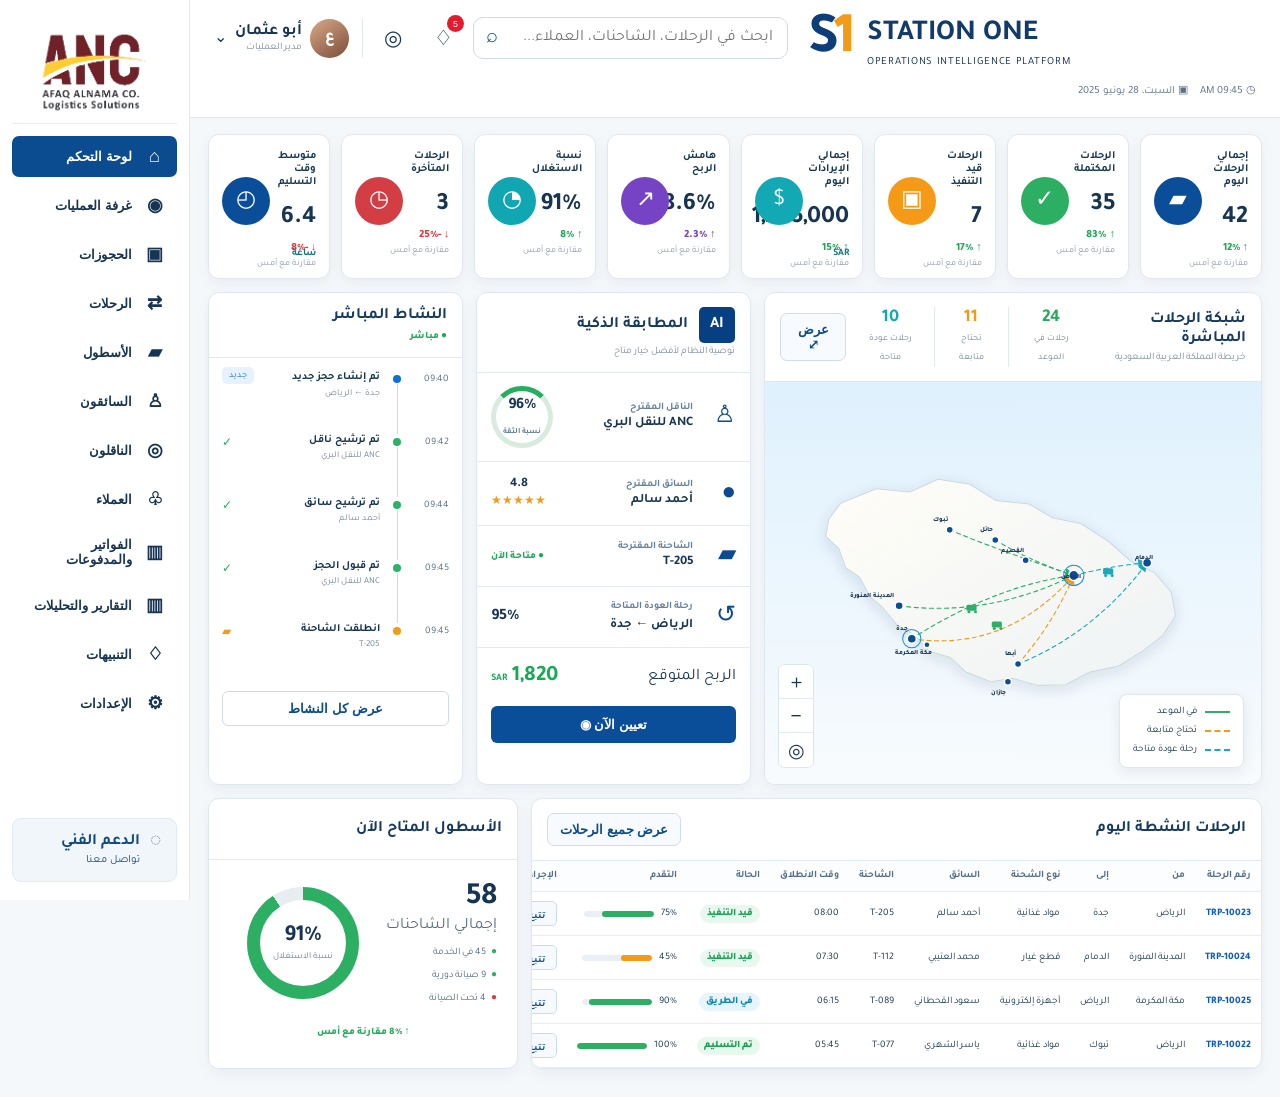
==== commit 306aa269: "Add files via upload" ====
--- a/index.html
+++ b/index.html
@@ -1,258 +1,253 @@
 <!DOCTYPE html>
 <html lang="ar" dir="rtl">
 <head>
-  <meta charset="UTF-8" />
-  <meta name="viewport" content="width=device-width, initial-scale=1.0" />
-  <meta name="theme-color" content="#ffffff" />
-  <title>Station One V4.1 — Operations Intelligence Platform</title>
+  <meta charset="UTF-8">
+  <meta name="viewport" content="width=device-width, initial-scale=1.0">
+  <title>Station One V4.2</title>
   <link rel="preconnect" href="https://fonts.googleapis.com">
   <link rel="preconnect" href="https://fonts.gstatic.com" crossorigin>
   <link href="https://fonts.googleapis.com/css2?family=Tajawal:wght@400;500;600;700;800&display=swap" rel="stylesheet">
-  <link rel="stylesheet" href="styles.css" />
+  <link rel="stylesheet" href="styles.css">
 </head>
 <body>
-  <div id="toast" class="toast" role="status"></div>
-
-  <div class="app">
-    <aside class="sidebar" id="sidebar">
-      <div class="brand-stack">
-        <img src="anc-logo.png" class="anc-logo" alt="ANC Logistics Solutions">
-        <div class="brand-divider"></div>
-        <div class="s1-lockup">
-          <div class="s1-mark">S<span>1</span></div>
-          <div>
-            <strong>STATION ONE</strong>
-            <small>OPERATIONS INTELLIGENCE</small>
-          </div>
+<div class="app-shell">
+  <aside class="sidebar">
+    <div class="anc-logo-wrap">
+      <img src="anc-logo.png" alt="ANC Logistics Solutions">
+    </div>
+
+    <nav class="nav-menu">
+      <button class="nav-item active"><span>⌂</span>لوحة التحكم</button>
+      <button class="nav-item"><span>◉</span>غرفة العمليات</button>
+      <button class="nav-item"><span>▣</span>الحجوزات</button>
+      <button class="nav-item"><span>⇄</span>الرحلات</button>
+      <button class="nav-item"><span>▰</span>الأسطول</button>
+      <button class="nav-item"><span>♙</span>السائقون</button>
+      <button class="nav-item"><span>◎</span>الناقلون</button>
+      <button class="nav-item"><span>♧</span>العملاء</button>
+      <button class="nav-item"><span>▥</span>الفواتير والمدفوعات</button>
+      <button class="nav-item"><span>▥</span>التقارير والتحليلات</button>
+      <button class="nav-item"><span>♢</span>التنبيهات</button>
+      <button class="nav-item"><span>⚙</span>الإعدادات</button>
+    </nav>
+
+    <div class="support-box">
+      <span class="support-icon">◌</span>
+      <div><b>الدعم الفني</b><small>تواصل معنا</small></div>
+    </div>
+  </aside>
+
+  <main class="main-area">
+    <header class="topbar">
+      <div class="station-brand">
+        <div class="s1-mark">S<span>1</span></div>
+        <div class="station-copy">
+          <h1>STATION ONE</h1>
+          <p>OPERATIONS INTELLIGENCE PLATFORM</p>
         </div>
       </div>
 
-      <nav class="main-nav">
-        <button class="nav-item active" data-view="dashboard"><span class="nav-icon">⌂</span><b>لوحة التحكم</b></button>
-        <button class="nav-item" data-view="operations"><span class="nav-icon">◉</span><b>غرفة العمليات</b></button>
-        <button class="nav-item" data-view="bookings"><span class="nav-icon">▣</span><b>الحجوزات</b><em>12</em></button>
-        <button class="nav-item" data-view="trips"><span class="nav-icon">⇄</span><b>الرحلات</b></button>
-        <button class="nav-item" data-view="fleet"><span class="nav-icon">▰</span><b>الأسطول</b></button>
-        <button class="nav-item" data-view="drivers"><span class="nav-icon">♙</span><b>السائقون</b></button>
-        <button class="nav-item" data-view="carriers"><span class="nav-icon">◎</span><b>الناقلون</b></button>
-        <button class="nav-item" data-view="customers"><span class="nav-icon">♧</span><b>العملاء</b></button>
-        <button class="nav-item" data-view="reports"><span class="nav-icon">▥</span><b>التقارير والتحليلات</b></button>
-        <button class="nav-item" data-view="alerts"><span class="nav-icon">♢</span><b>التنبيهات</b><em>5</em></button>
-        <button class="nav-item" data-view="settings"><span class="nav-icon">⚙</span><b>الإعدادات</b></button>
-      </nav>
-
-      <div class="support-card">
-        <span>◌</span>
-        <div><b>الدعم الفني</b><small>متصل الآن</small></div>
-      </div>
-    </aside>
-
-    <main class="workspace">
-      <header class="topbar">
-        <button id="menuBtn" class="menu-btn">☰</button>
-        <div class="page-intro">
-          <small>مرحباً بك في غرفة العمليات</small>
-          <h1 id="pageTitle">Station One Operations Control Center</h1>
-          <p>إدارة النقل بذكاء • رؤية شاملة • أداء أفضل</p>
+      <div class="top-actions">
+        <label class="search-box">
+          <input id="searchInput" type="text" placeholder="ابحث في الرحلات، الشاحنات، العملاء...">
+          <span>⌕</span>
+        </label>
+        <button class="top-icon" id="alertsBtn">♢<i>5</i></button>
+        <button class="top-icon">◎</button>
+        <div class="profile">
+          <div class="avatar">ع</div>
+          <div><b>أبو عثمان</b><small>مدير العمليات</small></div>
+          <span>⌄</span>
         </div>
-
-        <div class="top-actions">
-          <label class="global-search">
-            <span>⌕</span>
-            <input id="globalSearch" placeholder="ابحث عن رحلة أو شاحنة أو عميل..." />
-          </label>
-          <button class="top-icon" id="notificationBtn">♢<i>5</i></button>
-          <button class="top-icon">◎</button>
-          <div class="user-box">
-            <div class="avatar">ع</div>
-            <div><b>أبو عثمان</b><small>مدير العمليات</small></div>
-            <span>⌄</span>
-          </div>
-        </div>
-
-        <div class="date-line">
-          <span>◷ 09:45 AM</span>
-          <span>▣ 28 يوليو 2026</span>
-        </div>
-      </header>
-
-      <section class="view active" id="dashboard">
-        <div class="kpi-grid" id="kpiGrid"></div>
-
-        <div class="primary-grid">
-          <section class="card map-card">
-            <div class="card-head map-head">
-              <div>
-                <h2>شبكة الرحلات المباشرة — المملكة العربية السعودية</h2>
-                <p>متابعة حركة الرحلات بين المدن والمناطق التشغيلية</p>
-              </div>
-              <div class="map-stats">
-                <div><b>24</b><span>رحلات في الموعد</span></div>
-                <div><b>11</b><span>تحتاج متابعة</span></div>
-                <div><b>10</b><span>رحلات عودة</span></div>
-                <button id="refreshMap">تحديث الخريطة ↻</button>
-              </div>
-            </div>
-
-            <div class="ksa-map-wrap">
-              <svg class="ksa-map" viewBox="0 0 920 520" aria-label="خريطة المملكة العربية السعودية">
-                <defs>
-                  <linearGradient id="landGradient" x1="0" y1="0" x2="1" y2="1">
-                    <stop offset="0%" stop-color="#f8fbfd"/>
-                    <stop offset="100%" stop-color="#eef5f9"/>
-                  </linearGradient>
-                  <filter id="softShadow">
-                    <feDropShadow dx="0" dy="8" stdDeviation="12" flood-color="#0d3557" flood-opacity=".13"/>
-                  </filter>
-                  <marker id="arrowGreen" markerWidth="10" markerHeight="10" refX="8" refY="3" orient="auto">
-                    <path d="M0,0 L0,6 L9,3 z" fill="#2caf64"/>
-                  </marker>
-                  <marker id="arrowOrange" markerWidth="10" markerHeight="10" refX="8" refY="3" orient="auto">
-                    <path d="M0,0 L0,6 L9,3 z" fill="#f39a19"/>
-                  </marker>
-                  <marker id="arrowCyan" markerWidth="10" markerHeight="10" refX="8" refY="3" orient="auto">
-                    <path d="M0,0 L0,6 L9,3 z" fill="#15a9b7"/>
-                  </marker>
-                </defs>
-
-                <!-- Accurate stylized Saudi Arabia silhouette -->
-                <path class="saudi-shape" filter="url(#softShadow)"
-                  d="M126 110
-                     L173 81 L225 73 L273 48 L329 47 L367 65 L419 62
-                     L455 82 L513 88 L557 117 L607 127 L667 167
-                     L706 207 L746 225 L783 260 L799 307 L782 346
-                     L753 375 L722 403 L677 424 L626 432 L585 453
-                     L535 457 L489 440 L451 446 L410 435 L379 408
-                     L339 399 L308 370 L277 355 L251 323 L228 305
-                     L205 270 L180 247 L167 214 L139 196 L126 164
-                     L103 145 L108 124 Z" />
-
-                <g class="routes">
-                  <path class="route green" marker-end="url(#arrowGreen)" d="M280 360 Q430 240 590 236"/>
-                  <path class="route green" marker-end="url(#arrowGreen)" d="M372 270 Q472 222 590 236"/>
-                  <path class="route green" marker-end="url(#arrowGreen)" d="M258 295 Q420 318 590 236"/>
-                  <path class="route green" marker-end="url(#arrowGreen)" d="M345 150 Q430 185 590 236"/>
-                  <path class="route orange" marker-end="url(#arrowOrange)" d="M280 360 Q455 382 590 236"/>
-                  <path class="route orange" marker-end="url(#arrowOrange)" d="M498 410 Q555 346 590 236"/>
-                  <path class="route cyan" marker-end="url(#arrowCyan)" d="M590 236 Q665 224 724 215"/>
-                  <path class="route cyan" marker-end="url(#arrowCyan)" d="M498 410 Q615 348 724 215"/>
-                  <path class="route cyan" marker-end="url(#arrowCyan)" d="M280 360 Q515 440 724 215"/>
-                </g>
-
-                <g class="city-node" transform="translate(280 360)" data-city="جدة"><circle r="9"/><circle class="pulse" r="18"/><text x="-4" y="-18">جدة</text></g>
-                <g class="city-node" transform="translate(305 372)" data-city="مكة المكرمة"><circle r="6"/><text x="10" y="18">مكة المكرمة</text></g>
-                <g class="city-node" transform="translate(258 295)" data-city="المدينة المنورة"><circle r="8"/><text x="-12" y="-18">المدينة المنورة</text></g>
-                <g class="city-node" transform="translate(345 150)" data-city="تبوك"><circle r="7"/><text x="-4" y="-17">تبوك</text></g>
-                <g class="city-node" transform="translate(426 160)" data-city="حائل"><circle r="7"/><text x="-4" y="-17">حائل</text></g>
-                <g class="city-node" transform="translate(492 208)" data-city="القصيم"><circle r="7"/><text x="-3" y="-17">القصيم</text></g>
-                <g class="city-node major" transform="translate(590 236)" data-city="الرياض"><circle r="10"/><circle class="pulse" r="20"/><text x="14" y="5">الرياض</text></g>
-                <g class="city-node" transform="translate(724 215)" data-city="الدمام"><circle r="9"/><text x="11" y="-8">الدمام</text></g>
-                <g class="city-node" transform="translate(498 410)" data-city="أبها"><circle r="7"/><text x="-4" y="-17">أبها</text></g>
-                <g class="city-node" transform="translate(476 445)" data-city="جازان"><circle r="7"/><text x="-4" y="23">جازان</text></g>
-
-                <g class="truck-marker" transform="translate(398 294)"><rect x="-12" y="-7" width="20" height="12" rx="3"/><circle cx="-7" cy="7" r="3"/><circle cx="6" cy="7" r="3"/></g>
-                <g class="truck-marker cyan-truck" transform="translate(651 239)"><rect x="-12" y="-7" width="20" height="12" rx="3"/><circle cx="-7" cy="7" r="3"/><circle cx="6" cy="7" r="3"/></g>
-                <g class="truck-marker" transform="translate(414 338)"><rect x="-12" y="-7" width="20" height="12" rx="3"/><circle cx="-7" cy="7" r="3"/><circle cx="6" cy="7" r="3"/></g>
-              </svg>
-
-              <div class="map-legend">
-                <span><i class="legend-line green"></i> في الموعد</span>
-                <span><i class="legend-line orange"></i> تحتاج متابعة</span>
-                <span><i class="legend-line cyan"></i> رحلة عودة متاحة</span>
-                <span><i class="legend-dot"></i> مركز تشغيلي</span>
-              </div>
-
-              <div class="map-controls">
-                <button>⌂</button><button>＋</button><button>−</button><button>◎</button>
-              </div>
-            </div>
-          </section>
-
-          <section class="card ai-card">
-            <div class="card-head">
-              <div>
-                <h2><span class="ai-square">AI</span> المطابقة الذكية</h2>
-                <p>توصية النظام لأفضل خيار متاح</p>
-              </div>
-            </div>
-
-            <div class="ai-row">
-              <span class="ai-icon">♙</span>
-              <div><small>الناقل المقترح</small><b>ANC للنقل البري</b></div>
-              <div class="confidence"><strong>96%</strong><span>نسبة الثقة</span></div>
-            </div>
-            <div class="ai-row">
-              <span class="ai-icon">●</span>
-              <div><small>السائق المقترح</small><b>أحمد سالم</b></div>
-              <div class="rating"><strong>4.8</strong><span>★★★★★</span></div>
-            </div>
-            <div class="ai-row">
-              <span class="ai-icon">▰</span>
-              <div><small>الشاحنة المقترحة</small><b>T-205</b></div>
-              <span class="available">● متاحة الآن</span>
-            </div>
-            <div class="ai-row">
-              <span class="ai-icon">↺</span>
-              <div><small>رحلة العودة</small><b>الرياض ← جدة</b></div>
-              <strong class="match-value">95%</strong>
-            </div>
-
-            <div class="profit-row">
-              <span>الربح المتوقع</span><strong>1,820 <small>SAR</small></strong>
-            </div>
-            <button class="assign-now" id="assignNow">تعيين الآن ◉</button>
-          </section>
-
-          <section class="card activity-card">
-            <div class="card-head">
-              <div><h2>النشاط المباشر</h2><p><span class="live-dot"></span> مباشر</p></div>
-            </div>
-            <div class="timeline" id="activityTimeline"></div>
-            <button class="show-all">عرض كل النشاط</button>
-          </section>
-        </div>
-
-        <div class="bottom-grid">
-          <section class="card trips-card">
-            <div class="card-head">
-              <div><h2>الرحلات النشطة اليوم</h2></div>
-              <button class="link-btn">عرض جميع الرحلات</button>
-            </div>
-            <div class="table-wrap">
-              <table>
-                <thead><tr><th>رقم الرحلة</th><th>من</th><th>إلى</th><th>نوع الشحنة</th><th>الناقل</th><th>السائق</th><th>وقت التحميل</th><th>الحالة</th><th>التقدم</th><th>الإجراء</th></tr></thead>
-                <tbody id="tripRows"></tbody>
-              </table>
-            </div>
-          </section>
-
-          <section class="card fleet-card">
-            <div class="card-head"><div><h2>الأسطول المتاح الآن</h2></div></div>
-            <div class="fleet-body">
-              <div class="fleet-count">
-                <strong>58</strong><span>إجمالي الشاحنات</span>
-                <small>45 في الخدمة</small><small>9 صيانة دورية</small><small class="danger">4 تحت الصيانة</small>
-              </div>
-              <div class="util-ring"><span>91%</span><small>نسبة الاستغلال</small></div>
-            </div>
-            <div class="fleet-up">↑ 8% مقارنة مع أمس</div>
-          </section>
-        </div>
-      </section>
-
-      <section class="view generic-view" id="operations"><div class="generic-card"><h2>غرفة العمليات</h2><p>عرض تفصيلي للرحلات والحجوزات والتنبيهات التشغيلية.</p></div></section>
-      <section class="view generic-view" id="bookings"><div class="generic-card"><h2>إدارة الحجوزات</h2><div id="bookingCards" class="mini-grid"></div></div></section>
-      <section class="view generic-view" id="trips"><div class="generic-card"><h2>إدارة الرحلات</h2><div id="tripCards" class="mini-grid"></div></div></section>
-      <section class="view generic-view" id="fleet"><div class="generic-card"><h2>إدارة الأسطول</h2><div id="fleetCards" class="mini-grid"></div></div></section>
-      <section class="view generic-view" id="drivers"><div class="generic-card"><h2>السائقون</h2><div id="driverCards" class="mini-grid"></div></div></section>
-      <section class="view generic-view" id="carriers"><div class="generic-card"><h2>الناقلون</h2><div id="carrierCards" class="mini-grid"></div></div></section>
-      <section class="view generic-view" id="customers"><div class="generic-card"><h2>العملاء</h2><div id="customerCards" class="mini-grid"></div></div></section>
-      <section class="view generic-view" id="reports"><div class="generic-card"><h2>التقارير والتحليلات</h2><div class="chart-placeholder"><div class="bar h1"></div><div class="bar h2"></div><div class="bar h3"></div><div class="bar h4"></div><div class="bar h5"></div></div></div></section>
-      <section class="view generic-view" id="alerts"><div class="generic-card"><h2>التنبيهات</h2><div id="alertCards" class="mini-grid"></div></div></section>
-      <section class="view generic-view" id="settings"><div class="generic-card"><h2>الإعدادات</h2><p>إعدادات النظام، الصلاحيات، المدن، أنواع الشاحنات، وسياسات المطابقة.</p></div></section>
-    </main>
-  </div>
-
-  <script src="app.js"></script>
+      </div>
+
+      <div class="datetime">◷ 09:45 AM &nbsp;&nbsp; ▣ السبت، 28 يونيو 2025</div>
+    </header>
+
+    <section class="dashboard">
+      <div class="kpi-grid">
+        <article class="kpi-card">
+          <div class="kpi-icon blue">▰</div><span class="kpi-label">إجمالي الرحلات اليوم</span>
+          <strong>42</strong><em class="positive">↑ 12%</em><small>مقارنة مع أمس</small>
+        </article>
+        <article class="kpi-card">
+          <div class="kpi-icon green">✓</div><span class="kpi-label">الرحلات المكتملة</span>
+          <strong>35</strong><em class="positive">↑ 83%</em><small>مقارنة مع أمس</small>
+        </article>
+        <article class="kpi-card">
+          <div class="kpi-icon orange">▣</div><span class="kpi-label">الرحلات قيد التنفيذ</span>
+          <strong>7</strong><em class="positive">↑ 17%</em><small>مقارنة مع أمس</small>
+        </article>
+        <article class="kpi-card revenue">
+          <div class="kpi-icon teal">$</div><span class="kpi-label">إجمالي الإيرادات اليوم</span>
+          <strong>1,245,000</strong><b class="sar">SAR</b><em class="positive">↑ 15%</em><small>مقارنة مع أمس</small>
+        </article>
+        <article class="kpi-card">
+          <div class="kpi-icon purple">↗</div><span class="kpi-label">هامش الربح</span>
+          <strong>18.6%</strong><em class="purple-txt">↑ 2.3%</em><small>مقارنة مع أمس</small>
+        </article>
+        <article class="kpi-card">
+          <div class="kpi-icon cyan">◔</div><span class="kpi-label">نسبة الاستغلال</span>
+          <strong>91%</strong><em class="positive">↑ 8%</em><small>مقارنة مع أمس</small>
+        </article>
+        <article class="kpi-card">
+          <div class="kpi-icon red">◷</div><span class="kpi-label">الرحلات المتأخرة</span>
+          <strong>3</strong><em class="negative">↓ -25%</em><small>مقارنة مع أمس</small>
+        </article>
+        <article class="kpi-card">
+          <div class="kpi-icon blue">◴</div><span class="kpi-label">متوسط وقت التسليم</span>
+          <strong>6.4</strong><b class="hour">ساعة</b><em class="negative">↓ -8%</em><small>مقارنة مع أمس</small>
+        </article>
+      </div>
+
+      <div class="middle-grid">
+        <section class="panel map-panel">
+          <div class="panel-header">
+            <div>
+              <h2>شبكة الرحلات المباشرة</h2>
+              <p>خريطة المملكة العربية السعودية</p>
+            </div>
+            <div class="map-summary">
+              <div><b>24</b><span>رحلات في الموعد</span></div>
+              <div><b class="orange-text">11</b><span>تحتاج متابعة</span></div>
+              <div><b class="cyan-text">10</b><span>رحلات عودة متاحة</span></div>
+              <button id="mapRefresh">عرض ⤢</button>
+            </div>
+          </div>
+
+          <div class="map-area">
+            <svg class="ksa-map" viewBox="0 0 980 500">
+              <defs>
+                <linearGradient id="land" x1="0" y1="0" x2="1" y2="1">
+                  <stop offset="0%" stop-color="#fffdf7"/>
+                  <stop offset="100%" stop-color="#eef3f4"/>
+                </linearGradient>
+                <filter id="shadow"><feDropShadow dx="0" dy="8" stdDeviation="14" flood-color="#0f3150" flood-opacity=".12"/></filter>
+                <marker id="gArrow" markerWidth="9" markerHeight="9" refX="8" refY="4" orient="auto"><path d="M0,0 L0,8 L8,4 z" fill="#2eaf68"/></marker>
+                <marker id="oArrow" markerWidth="9" markerHeight="9" refX="8" refY="4" orient="auto"><path d="M0,0 L0,8 L8,4 z" fill="#f49a19"/></marker>
+                <marker id="cArrow" markerWidth="9" markerHeight="9" refX="8" refY="4" orient="auto"><path d="M0,0 L0,8 L8,4 z" fill="#17a9bd"/></marker>
+              </defs>
+
+              <path class="saudi-shape" filter="url(#shadow)"
+                d="M150 92 L220 64 L286 70 L342 45 L405 55 L456 87 L522 94 L568 121 L625 133 L679 168 L723 207 L770 230 L803 268 L811 315 L786 354 L748 383 L699 414 L642 426 L594 451 L537 452 L489 438 L446 445 L397 426 L366 397 L325 385 L293 351 L261 333 L232 298 L207 276 L187 239 L159 219 L146 182 L120 158 L126 124 Z"/>
+
+              <g class="route-lines">
+                <path class="route route-green" d="M290 360 Q455 255 610 235" marker-end="url(#gArrow)"/>
+                <path class="route route-green" d="M265 295 Q440 318 610 235" marker-end="url(#gArrow)"/>
+                <path class="route route-green" d="M365 145 Q455 183 610 235" marker-end="url(#gArrow)"/>
+                <path class="route route-green" d="M455 165 Q520 205 610 235" marker-end="url(#gArrow)"/>
+                <path class="route route-orange" d="M290 360 Q475 388 610 235" marker-end="url(#oArrow)"/>
+                <path class="route route-orange" d="M500 410 Q570 330 610 235" marker-end="url(#oArrow)"/>
+                <path class="route route-cyan" d="M610 235 Q690 215 755 210" marker-end="url(#cArrow)"/>
+                <path class="route route-cyan" d="M500 410 Q650 350 755 210" marker-end="url(#cArrow)"/>
+              </g>
+
+              <g class="city" data-city="جدة" transform="translate(290 360)"><circle r="9"/><circle class="pulse" r="18"/><text x="-7" y="-18">جدة</text></g>
+              <g class="city" data-city="مكة المكرمة" transform="translate(320 372)"><circle r="6"/><text x="10" y="18">مكة المكرمة</text></g>
+              <g class="city" data-city="المدينة المنورة" transform="translate(265 295)"><circle r="8"/><text x="-10" y="-18">المدينة المنورة</text></g>
+              <g class="city" data-city="تبوك" transform="translate(365 145)"><circle r="7"/><text x="-4" y="-17">تبوك</text></g>
+              <g class="city" data-city="حائل" transform="translate(455 165)"><circle r="7"/><text x="-4" y="-17">حائل</text></g>
+              <g class="city" data-city="القصيم" transform="translate(515 205)"><circle r="7"/><text x="-4" y="-17">القصيم</text></g>
+              <g class="city major" data-city="الرياض" transform="translate(610 235)"><circle r="10"/><circle class="pulse" r="20"/><text x="15" y="5">الرياض</text></g>
+              <g class="city" data-city="الدمام" transform="translate(755 210)"><circle r="9"/><text x="12" y="-8">الدمام</text></g>
+              <g class="city" data-city="أبها" transform="translate(500 410)"><circle r="7"/><text x="-4" y="-17">أبها</text></g>
+              <g class="city" data-city="جازان" transform="translate(480 445)"><circle r="7"/><text x="-4" y="24">جازان</text></g>
+
+              <g class="truck" transform="translate(410 300)"><rect x="-12" y="-7" width="20" height="12" rx="3"/><circle cx="-7" cy="7" r="3"/><circle cx="6" cy="7" r="3"/></g>
+              <g class="truck" transform="translate(460 333)"><rect x="-12" y="-7" width="20" height="12" rx="3"/><circle cx="-7" cy="7" r="3"/><circle cx="6" cy="7" r="3"/></g>
+              <g class="truck cyan-truck" transform="translate(680 228)"><rect x="-12" y="-7" width="20" height="12" rx="3"/><circle cx="-7" cy="7" r="3"/><circle cx="6" cy="7" r="3"/></g>
+            </svg>
+
+            <div class="legend">
+              <span><i class="line green-line"></i>في الموعد</span>
+              <span><i class="line orange-line"></i>تحتاج متابعة</span>
+              <span><i class="line cyan-line"></i>رحلة عودة متاحة</span>
+            </div>
+            <div class="map-tools"><button>＋</button><button>−</button><button>◎</button></div>
+          </div>
+        </section>
+
+        <section class="panel ai-panel">
+          <div class="panel-header compact">
+            <div><h2><span class="ai-badge">AI</span> المطابقة الذكية</h2><p>توصية النظام لأفضل خيار متاح</p></div>
+          </div>
+
+          <div class="ai-row">
+            <span class="ai-symbol">♙</span>
+            <div><small>الناقل المقترح</small><b>ANC للنقل البري</b></div>
+            <div class="confidence"><strong>96%</strong><small>نسبة الثقة</small></div>
+          </div>
+          <div class="ai-row">
+            <span class="ai-symbol">●</span>
+            <div><small>السائق المقترح</small><b>أحمد سالم</b></div>
+            <div class="rating"><b>4.8</b><span>★★★★★</span></div>
+          </div>
+          <div class="ai-row">
+            <span class="ai-symbol">▰</span>
+            <div><small>الشاحنة المقترحة</small><b>T-205</b></div>
+            <em class="available">● متاحة الآن</em>
+          </div>
+          <div class="ai-row">
+            <span class="ai-symbol">↺</span>
+            <div><small>رحلة العودة المتاحة</small><b>الرياض ← جدة</b></div>
+            <strong class="match">95%</strong>
+          </div>
+          <div class="profit">
+            <span>الربح المتوقع</span><strong>1,820 <small>SAR</small></strong>
+          </div>
+          <button id="assignBtn" class="assign-btn">تعيين الآن ◉</button>
+        </section>
+
+        <section class="panel live-panel">
+          <div class="panel-header compact">
+            <div><h2>النشاط المباشر</h2><p class="live-label">● مباشر</p></div>
+          </div>
+          <div class="timeline">
+            <article><time>09:40</time><i class="blue-dot"></i><div><b>تم إنشاء حجز جديد</b><small>جدة ← الرياض</small></div><span class="new-tag">جديد</span></article>
+            <article><time>09:42</time><i></i><div><b>تم ترشيح ناقل</b><small>ANC للنقل البري</small></div><span>✓</span></article>
+            <article><time>09:44</time><i></i><div><b>تم ترشيح سائق</b><small>أحمد سالم</small></div><span>✓</span></article>
+            <article><time>09:45</time><i></i><div><b>تم قبول الحجز</b><small>ANC للنقل البري</small></div><span>✓</span></article>
+            <article><time>09:45</time><i class="orange-dot"></i><div><b>انطلقت الشاحنة</b><small>T-205</small></div><span class="truck-tag">▰</span></article>
+          </div>
+          <button class="all-activity">عرض كل النشاط</button>
+        </section>
+      </div>
+
+      <div class="bottom-grid">
+        <section class="panel trips-panel">
+          <div class="panel-header compact">
+            <div><h2>الرحلات النشطة اليوم</h2></div>
+            <button class="soft-btn">عرض جميع الرحلات</button>
+          </div>
+          <div class="table-wrap">
+            <table>
+              <thead><tr><th>رقم الرحلة</th><th>من</th><th>إلى</th><th>نوع الشحنة</th><th>السائق</th><th>الشاحنة</th><th>وقت الانطلاق</th><th>الحالة</th><th>التقدم</th><th>الإجراءات</th></tr></thead>
+              <tbody>
+                <tr><td class="trip-id">TRP-10023</td><td>الرياض</td><td>جدة</td><td>مواد غذائية</td><td>أحمد سالم</td><td>T-205</td><td>08:00</td><td><span class="status active">قيد التنفيذ</span></td><td><div class="progress"><span>75%</span><i><b style="width:75%"></b></i></div></td><td><button class="track">تتبع</button></td></tr>
+                <tr><td class="trip-id">TRP-10024</td><td>المدينة المنورة</td><td>الدمام</td><td>قطع غيار</td><td>محمد العتيبي</td><td>T-112</td><td>07:30</td><td><span class="status active">قيد التنفيذ</span></td><td><div class="progress"><span>45%</span><i><b class="orange-bar" style="width:45%"></b></i></div></td><td><button class="track">تتبع</button></td></tr>
+                <tr><td class="trip-id">TRP-10025</td><td>مكة المكرمة</td><td>الرياض</td><td>أجهزة إلكترونية</td><td>سعود القحطاني</td><td>T-089</td><td>06:15</td><td><span class="status road">في الطريق</span></td><td><div class="progress"><span>90%</span><i><b style="width:90%"></b></i></div></td><td><button class="track">تتبع</button></td></tr>
+                <tr><td class="trip-id">TRP-10022</td><td>الرياض</td><td>تبوك</td><td>مواد غذائية</td><td>ياسر الشهري</td><td>T-077</td><td>05:45</td><td><span class="status done">تم التسليم</span></td><td><div class="progress"><span>100%</span><i><b style="width:100%"></b></i></div></td><td><button class="track">تتبع</button></td></tr>
+              </tbody>
+            </table>
+          </div>
+        </section>
+
+        <section class="panel fleet-panel">
+          <div class="panel-header compact"><div><h2>الأسطول المتاح الآن</h2></div></div>
+          <div class="fleet-content">
+            <div class="fleet-numbers">
+              <strong>58</strong><span>إجمالي الشاحنات</span>
+              <small>45 في الخدمة</small><small>9 صيانة دورية</small><small class="danger">4 تحت الصيانة</small>
+            </div>
+            <div class="ring"><div><strong>91%</strong><span>نسبة الاستغلال</span></div></div>
+          </div>
+          <div class="fleet-foot">↑ 8% مقارنة مع أمس</div>
+        </section>
+      </div>
+    </section>
+  </main>
+</div>
+<div id="toast" class="toast"></div>
+<script src="app.js"></script>
 </body>
 </html>
--- a/styles.css
+++ b/styles.css
@@ -1,36 +1 @@
-:root{
-  --navy:#0c3155;--navy2:#071f39;--blue:#0b5fc7;--blue2:#0c4e9d;
-  --teal:#12a7b2;--green:#2caf64;--orange:#f39a19;--red:#d63d45;
-  --purple:#7444c7;--bg:#f5f8fb;--card:#fff;--text:#102b49;--muted:#708399;
-  --line:#dfe8f0;--shadow:0 8px 24px rgba(27,61,93,.08)
-}
-*{box-sizing:border-box}html{scroll-behavior:smooth}body{margin:0;background:var(--bg);font-family:"Tajawal",sans-serif;color:var(--text)}
-button,input{font:inherit}.app{min-height:100vh;display:flex;direction:ltr}.sidebar{width:215px;background:#fff;border-left:1px solid var(--line);padding:18px 12px;display:flex;flex-direction:column;position:fixed;inset:0 auto 0 0;z-index:20;direction:rtl}
-.brand-stack{display:flex;flex-direction:column;align-items:center;gap:14px;padding:3px 0 18px}.anc-logo{width:125px;height:79px;object-fit:contain}.brand-divider{width:65%;height:1px;background:var(--line)}
-.s1-lockup{display:flex;align-items:center;gap:10px;direction:ltr}.s1-mark{font-weight:800;font-size:42px;line-height:.9;color:var(--navy);letter-spacing:-4px}.s1-mark span{color:var(--orange)}
-.s1-lockup strong{display:block;font-size:14px;color:var(--navy)}.s1-lockup small{display:block;font-size:8px;letter-spacing:.8px;color:var(--muted)}
-.main-nav{display:flex;flex-direction:column;gap:6px;margin-top:6px}.nav-item{border:0;background:transparent;color:#173a5c;border-radius:8px;padding:11px 12px;display:flex;align-items:center;gap:11px;cursor:pointer;text-align:right;transition:.2s}
-.nav-item:hover{background:#eef5fb}.nav-item.active{background:linear-gradient(135deg,var(--blue),var(--blue2));color:#fff;box-shadow:0 8px 16px rgba(11,95,199,.2)}
-.nav-icon{width:22px;text-align:center;font-size:18px}.nav-item b{font-size:14px}.nav-item em{margin-right:auto;background:#eaf1f8;color:var(--blue);font-style:normal;font-size:10px;border-radius:12px;padding:2px 7px}.nav-item.active em{background:rgba(255,255,255,.18);color:#fff}
-.support-card{margin-top:auto;background:linear-gradient(135deg,#e6f8fb,#f3fbfc);border:1px solid #d3edf1;border-radius:11px;padding:12px;display:flex;align-items:center;gap:10px;color:#0a6072}.support-card>span{font-size:28px}.support-card b,.support-card small{display:block}.support-card small{font-size:11px;margin-top:2px}
-.workspace{margin-left:215px;min-width:0;flex:1;direction:rtl}.topbar{min-height:122px;background:#fff;border-bottom:1px solid var(--line);padding:20px 26px 14px;display:grid;grid-template-columns:1fr auto;gap:8px 20px;align-items:start;position:sticky;top:0;z-index:12}
-.page-intro{text-align:left;direction:ltr}.page-intro small{font-weight:700;color:#214f7d}.page-intro h1{margin:3px 0;font-size:24px;color:var(--navy);letter-spacing:-.3px}.page-intro p{margin:0;font-size:12px;color:var(--muted)}
-.top-actions{display:flex;align-items:center;gap:10px;direction:rtl}.global-search{width:310px;border:1px solid #cfdce8;border-radius:9px;padding:9px 12px;display:flex;align-items:center;gap:8px;background:#fff}.global-search input{border:0;outline:0;width:100%;color:var(--text)}.global-search span{color:var(--blue);font-size:20px}
-.top-icon{width:42px;height:42px;border:0;background:#fff;border-radius:50%;font-size:22px;color:var(--navy);position:relative;cursor:pointer}.top-icon:hover{background:#eef5fb}.top-icon i{position:absolute;top:-2px;right:-1px;background:#ed1f2a;color:#fff;border-radius:50%;min-width:18px;height:18px;font-style:normal;font-size:10px;display:grid;place-items:center}
-.user-box{display:flex;align-items:center;gap:8px;border-right:1px solid var(--line);padding-right:12px}.avatar{width:40px;height:40px;border-radius:50%;background:linear-gradient(145deg,#e9c2a9,#8e5d46);display:grid;place-items:center;color:#fff;font-weight:800}.user-box b,.user-box small{display:block}.user-box small{font-size:11px;color:var(--muted)}
-.date-line{grid-column:1/-1;display:flex;justify-content:flex-start;gap:20px;font-size:12px;color:#5d7186}.menu-btn{display:none}
-.view{display:none;padding:18px 20px 28px}.view.active{display:block}.kpi-grid{display:grid;grid-template-columns:repeat(8,minmax(125px,1fr));gap:12px}.kpi-card{background:#fff;border:1px solid var(--line);border-radius:12px;padding:16px 14px;box-shadow:var(--shadow);min-height:132px;position:relative;overflow:hidden}.kpi-icon{width:48px;height:48px;border-radius:50%;display:grid;place-items:center;color:#fff;font-size:23px;position:absolute;left:14px;top:25px}.kpi-card small{display:block;font-weight:700;color:#203c58;padding-left:50px}.kpi-card strong{display:block;font-size:24px;margin-top:9px}.kpi-card .unit{font-size:11px;color:var(--teal);margin-right:4px}.kpi-card footer{margin-top:7px;color:var(--green);font-size:12px;font-weight:700}.kpi-card footer.down{color:var(--red)}.kpi-card footer span{display:block;color:#8a9aaa;font-weight:500;font-size:10px;margin-top:3px}
-.primary-grid{display:grid;grid-template-columns:minmax(0,1.8fr) minmax(285px,.82fr) minmax(255px,.72fr);gap:14px;margin-top:14px}.card{background:#fff;border:1px solid var(--line);border-radius:12px;box-shadow:var(--shadow);overflow:hidden}.card-head{padding:15px 17px;border-bottom:1px solid var(--line);display:flex;align-items:center;justify-content:space-between}.card-head h2{margin:0;font-size:17px;color:var(--navy)}.card-head p{margin:3px 0 0;font-size:11px;color:var(--muted)}.map-head{gap:20px}.map-stats{display:flex;align-items:center;gap:18px}.map-stats div{text-align:center;border-right:1px solid var(--line);padding-right:18px}.map-stats div:first-child{border:0}.map-stats b{display:block;color:var(--green);font-size:20px}.map-stats div:nth-child(2) b{color:var(--orange)}.map-stats div:nth-child(3) b{color:var(--teal)}.map-stats span{font-size:10px;color:var(--muted)}.map-stats button,.link-btn{border:1px solid #cfe0ee;background:#f6faff;color:var(--blue);border-radius:7px;padding:8px 11px;cursor:pointer}
-.ksa-map-wrap{position:relative;height:455px;background:linear-gradient(180deg,#e5f4ff,#f7fbfd);overflow:hidden}.ksa-map{width:100%;height:100%}.saudi-shape{fill:url(#landGradient);stroke:#cbdbe5;stroke-width:2}
-.route{fill:none;stroke-width:2.2;stroke-linecap:round;stroke-dasharray:7 7;animation:dash 15s linear infinite}.route.green{stroke:var(--green)}.route.orange{stroke:var(--orange)}.route.cyan{stroke:var(--teal)}
-.city-node circle{fill:#0e4e96;stroke:#fff;stroke-width:3}.city-node text{fill:#193c5e;font-size:13px;font-weight:800}.city-node .pulse{fill:none;stroke:#2ba6ed;stroke-width:2;animation:pulse 2s infinite}.truck-marker{fill:var(--green);animation:float 2.2s ease-in-out infinite}.cyan-truck{fill:var(--teal)}
-.map-legend{position:absolute;bottom:18px;right:18px;background:rgba(255,255,255,.96);border:1px solid var(--line);border-radius:9px;padding:12px 14px;display:grid;gap:8px;font-size:11px;color:#36536e;box-shadow:var(--shadow)}.map-legend span{display:flex;align-items:center;gap:8px}.legend-line{width:24px;border-top:2px solid}.legend-line.green{border-color:var(--green)}.legend-line.orange{border-color:var(--orange)}.legend-line.cyan{border-color:var(--teal)}.legend-dot{width:8px;height:8px;background:var(--blue);border-radius:50%}.map-controls{position:absolute;left:14px;bottom:18px;display:grid;background:#fff;border:1px solid var(--line);border-radius:8px;overflow:hidden}.map-controls button{width:34px;height:34px;border:0;border-bottom:1px solid var(--line);background:#fff;color:var(--navy);cursor:pointer}.map-controls button:last-child{border:0}
-.ai-square{display:inline-grid;place-items:center;width:36px;height:36px;background:linear-gradient(135deg,var(--blue),var(--navy));color:#fff;border-radius:6px;margin-left:7px;font-size:18px}.ai-row{display:grid;grid-template-columns:35px 1fr auto;align-items:center;gap:10px;padding:13px 15px;border-bottom:1px solid var(--line)}.ai-icon{font-size:25px;color:var(--blue)}.ai-row small,.ai-row b{display:block}.ai-row small{color:#54708b;font-weight:700;font-size:11px}.ai-row b{font-size:14px;margin-top:2px}.confidence{width:62px;height:62px;border:5px solid #dceee3;border-top-color:var(--green);border-radius:50%;display:grid;place-items:center}.confidence strong{font-size:16px}.confidence span{font-size:8px;color:var(--muted)}.rating strong{display:block;text-align:center}.rating span{color:var(--orange);font-size:13px}.available{color:var(--green);font-weight:700;font-size:11px}.match-value{color:var(--navy)}.profit-row{display:flex;justify-content:space-between;align-items:center;padding:17px}.profit-row strong{font-size:22px;color:var(--green)}.profit-row small{font-size:12px}.assign-now{width:calc(100% - 30px);margin:0 15px 15px;background:linear-gradient(135deg,var(--blue),var(--blue2));color:#fff;border:0;border-radius:7px;padding:12px;font-weight:800;cursor:pointer;box-shadow:0 8px 17px rgba(11,95,199,.24)}
-.activity-card .card-head p{color:var(--green);font-weight:700}.live-dot{display:inline-block;width:7px;height:7px;background:var(--green);border-radius:50%;margin-left:5px}.timeline{padding:8px 15px}.timeline-item{display:grid;grid-template-columns:42px 18px 1fr;gap:7px;min-height:65px;position:relative}.timeline-item time{font-size:11px;color:#536d88;padding-top:7px}.timeline-marker{width:9px;height:9px;border-radius:50%;background:var(--green);margin-top:9px;position:relative}.timeline-item:not(:last-child) .timeline-marker:after{content:"";position:absolute;top:10px;right:4px;width:1px;height:52px;background:#cfe1ec}.timeline-item.blue .timeline-marker{background:var(--blue)}.timeline-item.orange .timeline-marker{background:var(--orange)}.timeline-item b,.timeline-item small{display:block}.timeline-item b{font-size:12px;margin-top:5px}.timeline-item small{font-size:10px;color:var(--muted);margin-top:3px}.show-all{margin:0 15px 14px;width:calc(100% - 30px);border:1px solid #cbdce9;background:#fff;color:var(--blue);padding:10px;border-radius:7px;cursor:pointer;font-weight:700}
-.bottom-grid{display:grid;grid-template-columns:minmax(0,1fr) 300px;gap:14px;margin-top:14px}.table-wrap{overflow:auto}table{width:100%;border-collapse:collapse;white-space:nowrap}th,td{padding:11px 12px;border-bottom:1px solid #e9eff4;text-align:right;font-size:11px}th{color:#49637c;background:#fbfdff}td{color:#203b56}.progress{display:flex;align-items:center;gap:7px}.progress-bar{width:70px;height:6px;background:#e8eef3;border-radius:5px;overflow:hidden}.progress-bar i{display:block;height:100%;background:var(--green);border-radius:5px}.status{display:inline-block;padding:4px 8px;border-radius:12px;font-weight:700}.status.active{background:#e5f7ec;color:#188849}.status.delayed{background:#fff0dc;color:#be7100}.track-btn{border:1px solid #cbddec;background:#f6faff;color:var(--blue);border-radius:5px;padding:5px 10px;cursor:pointer}
-.fleet-body{display:grid;grid-template-columns:1fr 1fr;gap:10px;padding:20px}.fleet-count strong{display:block;font-size:33px}.fleet-count span,.fleet-count small{display:block;color:#536c83}.fleet-count small{font-size:11px;margin-top:10px}.fleet-count small:before{content:"●";color:var(--green);margin-left:5px}.fleet-count .danger:before{color:var(--red)}.util-ring{width:110px;height:110px;border-radius:50%;background:conic-gradient(var(--green) 0 91%,#e8eef2 91%);position:relative;display:grid;place-items:center}.util-ring:after{content:"";position:absolute;inset:13px;background:#fff;border-radius:50%}.util-ring span,.util-ring small{z-index:1}.util-ring span{font-size:24px;font-weight:800}.util-ring small{position:absolute;top:75px;font-size:10px}.fleet-up{text-align:center;color:var(--green);padding:0 0 17px;font-weight:700;font-size:12px}
-.generic-view{padding:24px}.generic-card{background:#fff;border:1px solid var(--line);border-radius:13px;box-shadow:var(--shadow);padding:22px}.generic-card h2{margin-top:0}.mini-grid{display:grid;grid-template-columns:repeat(3,1fr);gap:12px}.mini-card{border:1px solid var(--line);border-radius:10px;padding:15px;background:#fbfdff}.mini-card b,.mini-card small{display:block}.mini-card small{color:var(--muted);margin-top:5px}.chart-placeholder{height:280px;display:flex;gap:20px;align-items:end;border-bottom:1px solid var(--line);padding:20px}.chart-placeholder .bar{width:70px;background:linear-gradient(var(--teal),var(--blue));border-radius:8px 8px 0 0}.h1{height:40%}.h2{height:70%}.h3{height:55%}.h4{height:88%}.h5{height:65%}
-.toast{position:fixed;left:50%;bottom:26px;transform:translate(-50%,30px);opacity:0;pointer-events:none;background:#0c3155;color:#fff;border-radius:9px;padding:12px 18px;z-index:100;transition:.25s}.toast.show{opacity:1;transform:translate(-50%,0)}
-@keyframes dash{to{stroke-dashoffset:-200}}@keyframes pulse{0%,100%{opacity:.25;transform:scale(.75)}50%{opacity:1;transform:scale(1.15)}}@keyframes float{50%{transform:translateY(-3px)}}
-@media(max-width:1250px){.kpi-grid{grid-template-columns:repeat(4,1fr)}.primary-grid{grid-template-columns:1fr 1fr}.activity-card{grid-column:1/-1}.bottom-grid{grid-template-columns:1fr}.fleet-card{max-width:400px}.topbar{grid-template-columns:1fr}.page-intro{text-align:right;direction:rtl}.date-line{grid-column:auto}}
-@media(max-width:820px){.sidebar{transform:translateX(-100%);transition:.25s;width:230px}.sidebar.open{transform:translateX(0)}.workspace{margin-left:0}.menu-btn{display:block;position:absolute;left:15px;top:17px;border:0;background:#eef5fb;color:var(--navy);width:39px;height:39px;border-radius:8px}.topbar{padding:18px 15px;min-height:auto}.top-actions{flex-wrap:wrap}.global-search{width:100%}.kpi-grid{grid-template-columns:repeat(2,1fr)}.primary-grid,.bottom-grid{grid-template-columns:1fr}.map-head{align-items:flex-start;flex-direction:column}.map-stats{width:100%;overflow:auto}.ksa-map-wrap{height:420px}.mini-grid{grid-template-columns:1fr}.view{padding:12px}.user-box{display:none}}
+*{box-sizing:border-box}body{margin:0;font-family:'Tajawal',sans-serif;background:#f5f8fb;color:#173552}.app-shell{min-height:100vh;display:flex;direction:ltr}.sidebar{position:fixed;left:0;top:0;bottom:0;width:190px;background:#fff;border-right:1px solid #dfe8f0;padding:18px 12px;display:flex;flex-direction:column;z-index:20;direction:rtl}.anc-logo-wrap{height:106px;display:flex;align-items:center;justify-content:center;border-bottom:1px solid #e6edf3;margin-bottom:12px}.anc-logo-wrap img{width:130px;max-height:92px;object-fit:contain}.nav-menu{display:flex;flex-direction:column;gap:7px}.nav-item{border:0;background:transparent;border-radius:7px;color:#173552;font-weight:700;padding:10px 11px;display:flex;align-items:center;gap:11px;cursor:pointer;text-align:right}.nav-item:hover{background:#eef5fb}.nav-item.active{background:#0b4b90;color:#fff}.nav-item span{font-size:18px;width:23px;text-align:center}.support-box{margin-top:auto;background:#f1f6fb;border:1px solid #e1eaf2;border-radius:9px;padding:14px;display:flex;align-items:center;gap:10px;color:#104a82}.support-icon{font-size:27px}.support-box b,.support-box small{display:block}.support-box small{font-size:11px;margin-top:2px}.main-area{margin-left:190px;flex:1;min-width:0;direction:rtl}.topbar{height:118px;background:#fff;border-bottom:1px solid #e1e9f0;padding:17px 24px 12px;display:grid;grid-template-columns:1fr auto;gap:6px 20px;align-items:start}.station-brand{display:flex;align-items:center;gap:16px;direction:ltr}.s1-mark{font-size:58px;font-weight:800;line-height:.9;letter-spacing:-6px;color:#0d3e79}.s1-mark span{color:#f39a19}.station-copy h1{margin:0;font-size:29px;color:#123a6b}.station-copy p{margin:4px 0 0;font-size:11px;letter-spacing:.7px;color:#173552}.top-actions{display:flex;align-items:center;gap:10px}.search-box{width:315px;height:42px;border:1px solid #cfdbe6;border-radius:10px;background:#fff;display:flex;align-items:center;padding:0 12px;gap:9px}.search-box input{border:0;outline:0;width:100%;font:inherit;color:#173552}.search-box span{font-size:20px;color:#0b4b90}.top-icon{width:40px;height:40px;border:0;background:#fff;border-radius:50%;font-size:21px;position:relative;color:#173552;cursor:pointer}.top-icon:hover{background:#eef5fb}.top-icon i{position:absolute;top:-3px;right:-1px;background:#e21b2d;color:#fff;border-radius:50%;font-size:9px;font-style:normal;width:17px;height:17px;display:grid;place-items:center}.profile{display:flex;align-items:center;gap:8px;border-right:1px solid #e1e9f0;padding-right:13px}.avatar{width:39px;height:39px;border-radius:50%;background:linear-gradient(145deg,#d9aa87,#7b4c3a);color:#fff;font-weight:800;display:grid;place-items:center}.profile b,.profile small{display:block}.profile small{font-size:10px;color:#7a8da1}.datetime{grid-column:1/-1;font-size:11px;color:#5e7185}.dashboard{padding:16px 18px 28px}.kpi-grid{display:grid;grid-template-columns:repeat(8,minmax(120px,1fr));gap:11px}.kpi-card{height:145px;background:#fff;border:1px solid #e0e8ef;border-radius:11px;box-shadow:0 5px 14px rgba(31,67,99,.06);padding:15px 13px;position:relative;overflow:hidden}.kpi-icon{position:absolute;left:13px;top:42px;width:48px;height:48px;border-radius:50%;display:grid;place-items:center;color:#fff;font-size:23px}.blue{background:#0a4e99}.green{background:#2daf63}.orange{background:#f59a17}.teal{background:#13a9b4}.purple{background:#7543c4}.cyan{background:#11a7b2}.red{background:#d33d44}.kpi-label{display:block;font-size:11px;font-weight:700;color:#183753;padding-left:47px}.kpi-card strong{display:block;font-size:25px;margin-top:15px}.kpi-card em{display:block;font-style:normal;font-size:11px;font-weight:800;margin-top:6px}.kpi-card small{display:block;font-size:9px;color:#8a9aab;margin-top:3px}.positive{color:#23a557}.negative{color:#e2363e}.purple-txt{color:#7444c7}.sar,.hour{font-size:10px;color:#0f7881;position:absolute;right:13px;bottom:18px}.middle-grid{display:grid;grid-template-columns:minmax(0,1.75fr) minmax(275px,.8fr) minmax(255px,.72fr);gap:13px;margin-top:13px}.panel{background:#fff;border:1px solid #e0e8ef;border-radius:11px;box-shadow:0 5px 14px rgba(31,67,99,.06);overflow:hidden}.panel-header{min-height:67px;border-bottom:1px solid #e2eaf1;padding:14px 15px;display:flex;justify-content:space-between;align-items:center}.panel-header.compact{min-height:61px}.panel-header h2{margin:0;font-size:16px;color:#153a61}.panel-header p{margin:3px 0 0;font-size:10px;color:#7a8da1}.map-summary{display:flex;align-items:center;gap:15px}.map-summary div{text-align:center;padding-right:15px;border-right:1px solid #e2eaf1}.map-summary div:first-child{border-right:0}.map-summary b{display:block;color:#25aa5c;font-size:18px}.map-summary span{font-size:9px;color:#71869b}.orange-text{color:#f39a19!important}.cyan-text{color:#11a7b2!important}.map-summary button,.soft-btn{border:1px solid #cedde9;background:#f7fbff;color:#0b4b90;border-radius:7px;padding:8px 12px;cursor:pointer;font-weight:700}.map-area{height:402px;position:relative;background:linear-gradient(180deg,#dff1fd,#f8fbfd);overflow:hidden}.ksa-map{width:100%;height:100%}.saudi-shape{fill:url(#land);stroke:#c9d9e4;stroke-width:2}.route{fill:none;stroke-width:2.2;stroke-linecap:round;stroke-dasharray:8 7;animation:dash 15s linear infinite}.route-green{stroke:#2eaf68}.route-orange{stroke:#f49a19}.route-cyan{stroke:#17a9bd}.city circle{fill:#0a4e99;stroke:#fff;stroke-width:3}.city text{font-size:13px;fill:#183753;font-weight:800}.city .pulse{fill:none;stroke:#1d8fe1;stroke-width:2;animation:pulse 2s infinite}.truck{fill:#2eaf68;animation:float 2.2s ease-in-out infinite}.cyan-truck{fill:#17a9bd}.legend{position:absolute;right:17px;bottom:16px;background:#fff;border:1px solid #dde7ef;border-radius:8px;box-shadow:0 4px 14px rgba(23,53,82,.09);padding:11px 13px;display:grid;gap:7px;font-size:10px}.legend span{display:flex;align-items:center;gap:8px}.line{width:25px;border-top:2px solid}.green-line{border-color:#2eaf68}.orange-line{border-color:#f49a19;border-top-style:dashed}.cyan-line{border-color:#17a9bd;border-top-style:dashed}.map-tools{position:absolute;left:13px;bottom:16px;display:grid;background:#fff;border:1px solid #dbe5ed;border-radius:7px;overflow:hidden}.map-tools button{width:34px;height:34px;border:0;border-bottom:1px solid #e2e9ef;background:#fff;color:#173552;font-size:19px;cursor:pointer}.map-tools button:last-child{border-bottom:0}.ai-badge{display:inline-grid;place-items:center;width:36px;height:36px;border-radius:5px;background:#073f83;color:#fff;margin-left:7px}.ai-row{display:grid;grid-template-columns:35px 1fr auto;gap:8px;align-items:center;padding:13px 14px;border-bottom:1px solid #e4ebf1}.ai-symbol{font-size:24px;color:#0b4b90}.ai-row small,.ai-row b{display:block}.ai-row small{font-size:10px;color:#64809a;font-weight:700}.ai-row b{font-size:13px;margin-top:2px}.confidence{width:62px;height:62px;border:5px solid #d9ebdf;border-top-color:#27ad60;border-radius:50%;display:grid;place-items:center}.confidence strong{font-size:16px}.confidence small{font-size:8px}.rating b{text-align:center}.rating span{color:#f49a19;font-size:12px}.available{color:#20a957;font-style:normal;font-size:10px;font-weight:800}.match{color:#173552}.profit{display:flex;justify-content:space-between;align-items:center;padding:16px 14px}.profit strong{color:#1ca756;font-size:22px}.profit small{font-size:10px}.assign-btn{width:calc(100% - 28px);margin:0 14px 13px;border:0;border-radius:6px;background:#0a4e99;color:#fff;padding:11px;font-weight:800;cursor:pointer}.live-label{color:#22a759!important;font-weight:800}.timeline{padding:9px 13px}.timeline article{display:grid;grid-template-columns:40px 13px 1fr auto;gap:8px;min-height:63px;align-items:start;position:relative}.timeline time{font-size:10px;color:#547088;padding-top:7px}.timeline i{width:8px;height:8px;border-radius:50%;background:#2db267;margin-top:8px;position:relative}.timeline article:not(:last-child) i:after{content:'';position:absolute;top:9px;right:3.5px;width:1px;height:50px;background:#cbdce7}.blue-dot{background:#0c72d1!important}.orange-dot{background:#f49a19!important}.timeline b,.timeline small{display:block}.timeline b{font-size:11px;margin-top:4px}.timeline small{font-size:9px;color:#71869a;margin-top:3px}.timeline article>span{font-size:12px;color:#24aa5d;padding-top:5px}.new-tag{background:#e6f2ff;color:#0b72d1!important;border-radius:5px;padding:3px 7px!important;font-size:9px!important}.truck-tag{color:#f49a19!important}.all-activity{width:calc(100% - 26px);margin:0 13px 12px;border:1px solid #cedde8;background:#fff;color:#0b4b90;border-radius:6px;padding:9px;font-weight:700}.bottom-grid{display:grid;grid-template-columns:minmax(0,1fr) 310px;gap:13px;margin-top:13px}.table-wrap{overflow:auto}table{width:100%;border-collapse:collapse;white-space:nowrap}th,td{padding:9px 10px;border-bottom:1px solid #e7edf2;font-size:10px;text-align:right}th{background:#fbfdff;color:#536d86}.trip-id{font-weight:800;color:#0b5cc2}.status{padding:4px 7px;border-radius:12px;font-weight:800}.status.active{background:#e9f8ef;color:#19a152}.status.road{background:#e8f5fc;color:#1086b7}.status.done{background:#e7f8ed;color:#159b4d}.progress{display:flex;align-items:center;gap:7px}.progress i{width:70px;height:6px;background:#e9eff4;border-radius:5px;overflow:hidden}.progress i b{display:block;height:100%;background:#2daf63;border-radius:5px}.orange-bar{background:#f49a19!important}.track{border:1px solid #cbdce9;background:#f6faff;color:#0b4b90;border-radius:5px;padding:4px 10px}.fleet-content{padding:20px;display:grid;grid-template-columns:1fr 1fr;gap:8px;align-items:center}.fleet-numbers strong{font-size:31px;display:block}.fleet-numbers span,.fleet-numbers small{display:block;color:#536d86}.fleet-numbers small{font-size:10px;margin-top:9px}.fleet-numbers small:before{content:'●';color:#2daf63;margin-left:5px}.fleet-numbers .danger:before{color:#d73c43}.ring{width:112px;height:112px;border-radius:50%;background:conic-gradient(#2daf63 0 91%,#e7edf1 91%);position:relative;display:grid;place-items:center}.ring:after{content:'';position:absolute;inset:13px;background:#fff;border-radius:50%}.ring div{z-index:1;text-align:center}.ring strong,.ring span{display:block}.ring strong{font-size:23px}.ring span{font-size:9px;color:#667c91}.fleet-foot{text-align:center;padding:0 0 15px;color:#24aa5b;font-size:10px;font-weight:800}.toast{position:fixed;bottom:25px;left:50%;transform:translate(-50%,25px);opacity:0;background:#123a61;color:#fff;border-radius:8px;padding:11px 17px;transition:.25s;z-index:100}.toast.show{opacity:1;transform:translate(-50%,0)}@keyframes dash{to{stroke-dashoffset:-200}}@keyframes pulse{0%,100%{opacity:.25;transform:scale(.75)}50%{opacity:1;transform:scale(1.12)}}@keyframes float{50%{transform:translateY(-3px)}}@media(max-width:1250px){.kpi-grid{grid-template-columns:repeat(4,1fr)}.middle-grid{grid-template-columns:1fr 1fr}.live-panel{grid-column:1/-1}.bottom-grid{grid-template-columns:1fr}.fleet-panel{max-width:420px}}@media(max-width:850px){.sidebar{display:none}.main-area{margin-left:0}.topbar{height:auto;grid-template-columns:1fr}.top-actions{flex-wrap:wrap}.search-box{width:100%}.kpi-grid{grid-template-columns:repeat(2,1fr)}.middle-grid,.bottom-grid{grid-template-columns:1fr}.map-summary{overflow:auto}.map-area{height:360px}.station-brand{justify-content:flex-start}.dashboard{padding:10px}}
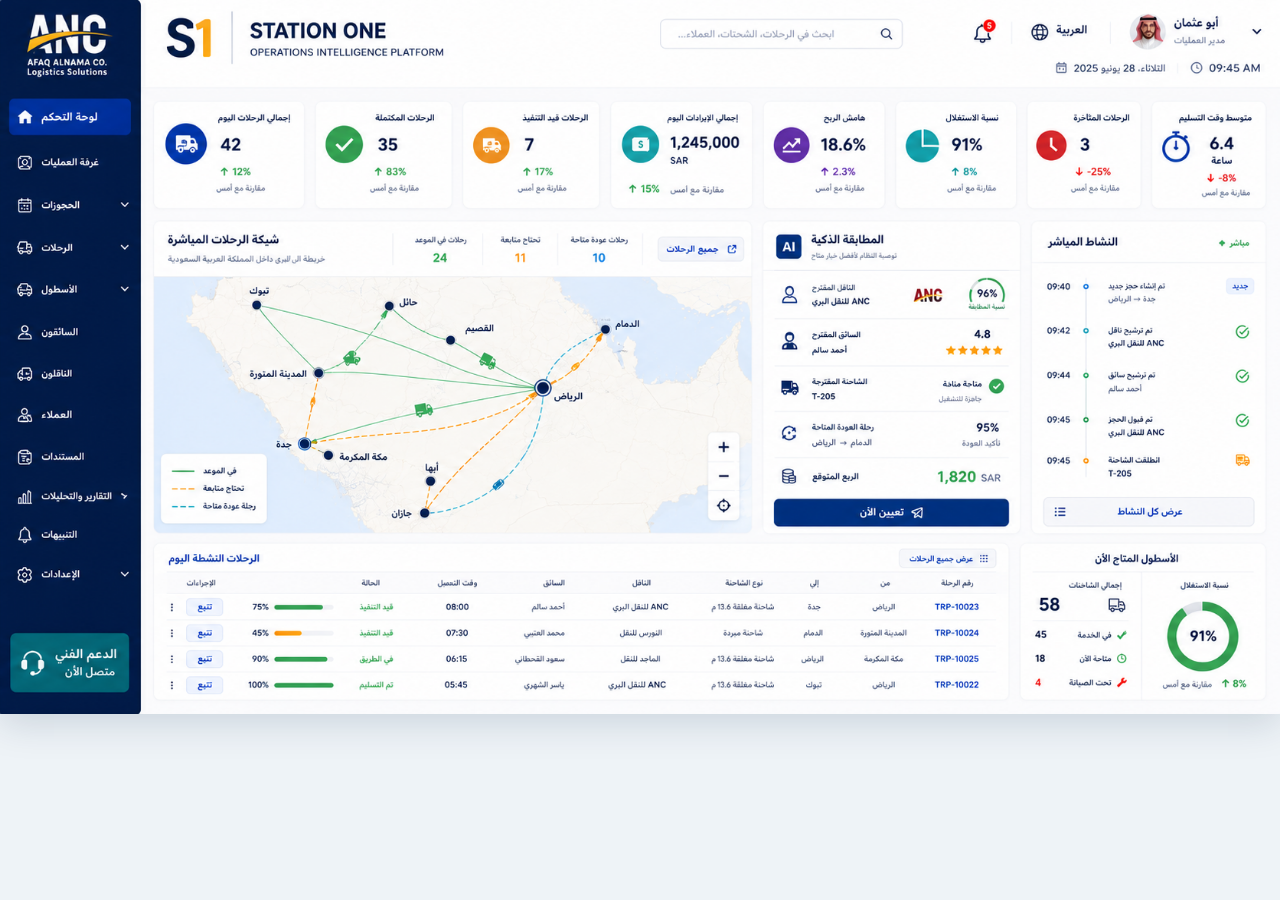
==== commit 5df93659: "Add files via upload" ====
--- a/index.html
+++ b/index.html
@@ -1,253 +1,63 @@
 <!DOCTYPE html>
 <html lang="ar" dir="rtl">
 <head>
-  <meta charset="UTF-8">
-  <meta name="viewport" content="width=device-width, initial-scale=1.0">
-  <title>Station One V4.2</title>
+  <meta charset="UTF-8" />
+  <meta name="viewport" content="width=device-width, initial-scale=1.0" />
+  <meta name="theme-color" content="#ffffff" />
+  <title>Station One — Control Dashboard</title>
   <link rel="preconnect" href="https://fonts.googleapis.com">
   <link rel="preconnect" href="https://fonts.gstatic.com" crossorigin>
   <link href="https://fonts.googleapis.com/css2?family=Tajawal:wght@400;500;600;700;800&display=swap" rel="stylesheet">
-  <link rel="stylesheet" href="styles.css">
+  <link rel="stylesheet" href="styles.css" />
 </head>
 <body>
-<div class="app-shell">
-  <aside class="sidebar">
-    <div class="anc-logo-wrap">
-      <img src="anc-logo.png" alt="ANC Logistics Solutions">
-    </div>
+  <main class="viewport">
+    <section class="dashboard-stage" id="dashboardStage" aria-label="Station One Operations Dashboard">
+      <img class="dashboard-image" src="dashboard-reference.png" alt="Station One logistics dashboard" />
 
-    <nav class="nav-menu">
-      <button class="nav-item active"><span>⌂</span>لوحة التحكم</button>
-      <button class="nav-item"><span>◉</span>غرفة العمليات</button>
-      <button class="nav-item"><span>▣</span>الحجوزات</button>
-      <button class="nav-item"><span>⇄</span>الرحلات</button>
-      <button class="nav-item"><span>▰</span>الأسطول</button>
-      <button class="nav-item"><span>♙</span>السائقون</button>
-      <button class="nav-item"><span>◎</span>الناقلون</button>
-      <button class="nav-item"><span>♧</span>العملاء</button>
-      <button class="nav-item"><span>▥</span>الفواتير والمدفوعات</button>
-      <button class="nav-item"><span>▥</span>التقارير والتحليلات</button>
-      <button class="nav-item"><span>♢</span>التنبيهات</button>
-      <button class="nav-item"><span>⚙</span>الإعدادات</button>
-    </nav>
+      <!-- Functional transparent interaction layer aligned to the approved design -->
+      <button class="hotspot nav dashboard" data-action="dashboard" aria-label="لوحة التحكم"></button>
+      <button class="hotspot nav operations" data-action="operations" aria-label="غرفة العمليات"></button>
+      <button class="hotspot nav bookings" data-action="bookings" aria-label="الحجوزات"></button>
+      <button class="hotspot nav trips" data-action="trips" aria-label="الرحلات"></button>
+      <button class="hotspot nav fleet" data-action="fleet" aria-label="الأسطول"></button>
+      <button class="hotspot nav drivers" data-action="drivers" aria-label="السائقون"></button>
+      <button class="hotspot nav carriers" data-action="carriers" aria-label="الناقلون"></button>
+      <button class="hotspot nav customers" data-action="customers" aria-label="العملاء"></button>
+      <button class="hotspot nav docs" data-action="docs" aria-label="المستندات"></button>
+      <button class="hotspot nav reports" data-action="reports" aria-label="التقارير والتحليلات"></button>
+      <button class="hotspot nav alerts-nav" data-action="alerts" aria-label="التنبيهات"></button>
+      <button class="hotspot nav settings" data-action="settings" aria-label="الإعدادات"></button>
 
-    <div class="support-box">
-      <span class="support-icon">◌</span>
-      <div><b>الدعم الفني</b><small>تواصل معنا</small></div>
-    </div>
-  </aside>
+      <input class="search-hotspot" id="searchInput" aria-label="البحث" placeholder="" />
+      <button class="hotspot notification" data-action="notifications" aria-label="الإشعارات"></button>
+      <button class="hotspot language" data-action="language" aria-label="اللغة"></button>
+      <button class="hotspot profile" data-action="profile" aria-label="الملف الشخصي"></button>
 
-  <main class="main-area">
-    <header class="topbar">
-      <div class="station-brand">
-        <div class="s1-mark">S<span>1</span></div>
-        <div class="station-copy">
-          <h1>STATION ONE</h1>
-          <p>OPERATIONS INTELLIGENCE PLATFORM</p>
-        </div>
-      </div>
+      <button class="hotspot map-expand" data-action="map-expand" aria-label="تكبير الخريطة"></button>
+      <button class="hotspot map-plus" data-action="map-plus" aria-label="تكبير"></button>
+      <button class="hotspot map-minus" data-action="map-minus" aria-label="تصغير"></button>
+      <button class="hotspot map-center" data-action="map-center" aria-label="توسيط الخريطة"></button>
 
-      <div class="top-actions">
-        <label class="search-box">
-          <input id="searchInput" type="text" placeholder="ابحث في الرحلات، الشاحنات، العملاء...">
-          <span>⌕</span>
-        </label>
-        <button class="top-icon" id="alertsBtn">♢<i>5</i></button>
-        <button class="top-icon">◎</button>
-        <div class="profile">
-          <div class="avatar">ع</div>
-          <div><b>أبو عثمان</b><small>مدير العمليات</small></div>
-          <span>⌄</span>
-        </div>
-      </div>
+      <button class="hotspot assign" data-action="assign" aria-label="تعيين الآن"></button>
+      <button class="hotspot activity-all" data-action="activity-all" aria-label="عرض كل النشاط"></button>
+      <button class="hotspot trips-all" data-action="trips-all" aria-label="عرض جميع الرحلات"></button>
 
-      <div class="datetime">◷ 09:45 AM &nbsp;&nbsp; ▣ السبت، 28 يونيو 2025</div>
-    </header>
-
-    <section class="dashboard">
-      <div class="kpi-grid">
-        <article class="kpi-card">
-          <div class="kpi-icon blue">▰</div><span class="kpi-label">إجمالي الرحلات اليوم</span>
-          <strong>42</strong><em class="positive">↑ 12%</em><small>مقارنة مع أمس</small>
-        </article>
-        <article class="kpi-card">
-          <div class="kpi-icon green">✓</div><span class="kpi-label">الرحلات المكتملة</span>
-          <strong>35</strong><em class="positive">↑ 83%</em><small>مقارنة مع أمس</small>
-        </article>
-        <article class="kpi-card">
-          <div class="kpi-icon orange">▣</div><span class="kpi-label">الرحلات قيد التنفيذ</span>
-          <strong>7</strong><em class="positive">↑ 17%</em><small>مقارنة مع أمس</small>
-        </article>
-        <article class="kpi-card revenue">
-          <div class="kpi-icon teal">$</div><span class="kpi-label">إجمالي الإيرادات اليوم</span>
-          <strong>1,245,000</strong><b class="sar">SAR</b><em class="positive">↑ 15%</em><small>مقارنة مع أمس</small>
-        </article>
-        <article class="kpi-card">
-          <div class="kpi-icon purple">↗</div><span class="kpi-label">هامش الربح</span>
-          <strong>18.6%</strong><em class="purple-txt">↑ 2.3%</em><small>مقارنة مع أمس</small>
-        </article>
-        <article class="kpi-card">
-          <div class="kpi-icon cyan">◔</div><span class="kpi-label">نسبة الاستغلال</span>
-          <strong>91%</strong><em class="positive">↑ 8%</em><small>مقارنة مع أمس</small>
-        </article>
-        <article class="kpi-card">
-          <div class="kpi-icon red">◷</div><span class="kpi-label">الرحلات المتأخرة</span>
-          <strong>3</strong><em class="negative">↓ -25%</em><small>مقارنة مع أمس</small>
-        </article>
-        <article class="kpi-card">
-          <div class="kpi-icon blue">◴</div><span class="kpi-label">متوسط وقت التسليم</span>
-          <strong>6.4</strong><b class="hour">ساعة</b><em class="negative">↓ -8%</em><small>مقارنة مع أمس</small>
-        </article>
-      </div>
-
-      <div class="middle-grid">
-        <section class="panel map-panel">
-          <div class="panel-header">
-            <div>
-              <h2>شبكة الرحلات المباشرة</h2>
-              <p>خريطة المملكة العربية السعودية</p>
-            </div>
-            <div class="map-summary">
-              <div><b>24</b><span>رحلات في الموعد</span></div>
-              <div><b class="orange-text">11</b><span>تحتاج متابعة</span></div>
-              <div><b class="cyan-text">10</b><span>رحلات عودة متاحة</span></div>
-              <button id="mapRefresh">عرض ⤢</button>
-            </div>
-          </div>
-
-          <div class="map-area">
-            <svg class="ksa-map" viewBox="0 0 980 500">
-              <defs>
-                <linearGradient id="land" x1="0" y1="0" x2="1" y2="1">
-                  <stop offset="0%" stop-color="#fffdf7"/>
-                  <stop offset="100%" stop-color="#eef3f4"/>
-                </linearGradient>
-                <filter id="shadow"><feDropShadow dx="0" dy="8" stdDeviation="14" flood-color="#0f3150" flood-opacity=".12"/></filter>
-                <marker id="gArrow" markerWidth="9" markerHeight="9" refX="8" refY="4" orient="auto"><path d="M0,0 L0,8 L8,4 z" fill="#2eaf68"/></marker>
-                <marker id="oArrow" markerWidth="9" markerHeight="9" refX="8" refY="4" orient="auto"><path d="M0,0 L0,8 L8,4 z" fill="#f49a19"/></marker>
-                <marker id="cArrow" markerWidth="9" markerHeight="9" refX="8" refY="4" orient="auto"><path d="M0,0 L0,8 L8,4 z" fill="#17a9bd"/></marker>
-              </defs>
-
-              <path class="saudi-shape" filter="url(#shadow)"
-                d="M150 92 L220 64 L286 70 L342 45 L405 55 L456 87 L522 94 L568 121 L625 133 L679 168 L723 207 L770 230 L803 268 L811 315 L786 354 L748 383 L699 414 L642 426 L594 451 L537 452 L489 438 L446 445 L397 426 L366 397 L325 385 L293 351 L261 333 L232 298 L207 276 L187 239 L159 219 L146 182 L120 158 L126 124 Z"/>
-
-              <g class="route-lines">
-                <path class="route route-green" d="M290 360 Q455 255 610 235" marker-end="url(#gArrow)"/>
-                <path class="route route-green" d="M265 295 Q440 318 610 235" marker-end="url(#gArrow)"/>
-                <path class="route route-green" d="M365 145 Q455 183 610 235" marker-end="url(#gArrow)"/>
-                <path class="route route-green" d="M455 165 Q520 205 610 235" marker-end="url(#gArrow)"/>
-                <path class="route route-orange" d="M290 360 Q475 388 610 235" marker-end="url(#oArrow)"/>
-                <path class="route route-orange" d="M500 410 Q570 330 610 235" marker-end="url(#oArrow)"/>
-                <path class="route route-cyan" d="M610 235 Q690 215 755 210" marker-end="url(#cArrow)"/>
-                <path class="route route-cyan" d="M500 410 Q650 350 755 210" marker-end="url(#cArrow)"/>
-              </g>
-
-              <g class="city" data-city="جدة" transform="translate(290 360)"><circle r="9"/><circle class="pulse" r="18"/><text x="-7" y="-18">جدة</text></g>
-              <g class="city" data-city="مكة المكرمة" transform="translate(320 372)"><circle r="6"/><text x="10" y="18">مكة المكرمة</text></g>
-              <g class="city" data-city="المدينة المنورة" transform="translate(265 295)"><circle r="8"/><text x="-10" y="-18">المدينة المنورة</text></g>
-              <g class="city" data-city="تبوك" transform="translate(365 145)"><circle r="7"/><text x="-4" y="-17">تبوك</text></g>
-              <g class="city" data-city="حائل" transform="translate(455 165)"><circle r="7"/><text x="-4" y="-17">حائل</text></g>
-              <g class="city" data-city="القصيم" transform="translate(515 205)"><circle r="7"/><text x="-4" y="-17">القصيم</text></g>
-              <g class="city major" data-city="الرياض" transform="translate(610 235)"><circle r="10"/><circle class="pulse" r="20"/><text x="15" y="5">الرياض</text></g>
-              <g class="city" data-city="الدمام" transform="translate(755 210)"><circle r="9"/><text x="12" y="-8">الدمام</text></g>
-              <g class="city" data-city="أبها" transform="translate(500 410)"><circle r="7"/><text x="-4" y="-17">أبها</text></g>
-              <g class="city" data-city="جازان" transform="translate(480 445)"><circle r="7"/><text x="-4" y="24">جازان</text></g>
-
-              <g class="truck" transform="translate(410 300)"><rect x="-12" y="-7" width="20" height="12" rx="3"/><circle cx="-7" cy="7" r="3"/><circle cx="6" cy="7" r="3"/></g>
-              <g class="truck" transform="translate(460 333)"><rect x="-12" y="-7" width="20" height="12" rx="3"/><circle cx="-7" cy="7" r="3"/><circle cx="6" cy="7" r="3"/></g>
-              <g class="truck cyan-truck" transform="translate(680 228)"><rect x="-12" y="-7" width="20" height="12" rx="3"/><circle cx="-7" cy="7" r="3"/><circle cx="6" cy="7" r="3"/></g>
-            </svg>
-
-            <div class="legend">
-              <span><i class="line green-line"></i>في الموعد</span>
-              <span><i class="line orange-line"></i>تحتاج متابعة</span>
-              <span><i class="line cyan-line"></i>رحلة عودة متاحة</span>
-            </div>
-            <div class="map-tools"><button>＋</button><button>−</button><button>◎</button></div>
-          </div>
-        </section>
-
-        <section class="panel ai-panel">
-          <div class="panel-header compact">
-            <div><h2><span class="ai-badge">AI</span> المطابقة الذكية</h2><p>توصية النظام لأفضل خيار متاح</p></div>
-          </div>
-
-          <div class="ai-row">
-            <span class="ai-symbol">♙</span>
-            <div><small>الناقل المقترح</small><b>ANC للنقل البري</b></div>
-            <div class="confidence"><strong>96%</strong><small>نسبة الثقة</small></div>
-          </div>
-          <div class="ai-row">
-            <span class="ai-symbol">●</span>
-            <div><small>السائق المقترح</small><b>أحمد سالم</b></div>
-            <div class="rating"><b>4.8</b><span>★★★★★</span></div>
-          </div>
-          <div class="ai-row">
-            <span class="ai-symbol">▰</span>
-            <div><small>الشاحنة المقترحة</small><b>T-205</b></div>
-            <em class="available">● متاحة الآن</em>
-          </div>
-          <div class="ai-row">
-            <span class="ai-symbol">↺</span>
-            <div><small>رحلة العودة المتاحة</small><b>الرياض ← جدة</b></div>
-            <strong class="match">95%</strong>
-          </div>
-          <div class="profit">
-            <span>الربح المتوقع</span><strong>1,820 <small>SAR</small></strong>
-          </div>
-          <button id="assignBtn" class="assign-btn">تعيين الآن ◉</button>
-        </section>
-
-        <section class="panel live-panel">
-          <div class="panel-header compact">
-            <div><h2>النشاط المباشر</h2><p class="live-label">● مباشر</p></div>
-          </div>
-          <div class="timeline">
-            <article><time>09:40</time><i class="blue-dot"></i><div><b>تم إنشاء حجز جديد</b><small>جدة ← الرياض</small></div><span class="new-tag">جديد</span></article>
-            <article><time>09:42</time><i></i><div><b>تم ترشيح ناقل</b><small>ANC للنقل البري</small></div><span>✓</span></article>
-            <article><time>09:44</time><i></i><div><b>تم ترشيح سائق</b><small>أحمد سالم</small></div><span>✓</span></article>
-            <article><time>09:45</time><i></i><div><b>تم قبول الحجز</b><small>ANC للنقل البري</small></div><span>✓</span></article>
-            <article><time>09:45</time><i class="orange-dot"></i><div><b>انطلقت الشاحنة</b><small>T-205</small></div><span class="truck-tag">▰</span></article>
-          </div>
-          <button class="all-activity">عرض كل النشاط</button>
-        </section>
-      </div>
-
-      <div class="bottom-grid">
-        <section class="panel trips-panel">
-          <div class="panel-header compact">
-            <div><h2>الرحلات النشطة اليوم</h2></div>
-            <button class="soft-btn">عرض جميع الرحلات</button>
-          </div>
-          <div class="table-wrap">
-            <table>
-              <thead><tr><th>رقم الرحلة</th><th>من</th><th>إلى</th><th>نوع الشحنة</th><th>السائق</th><th>الشاحنة</th><th>وقت الانطلاق</th><th>الحالة</th><th>التقدم</th><th>الإجراءات</th></tr></thead>
-              <tbody>
-                <tr><td class="trip-id">TRP-10023</td><td>الرياض</td><td>جدة</td><td>مواد غذائية</td><td>أحمد سالم</td><td>T-205</td><td>08:00</td><td><span class="status active">قيد التنفيذ</span></td><td><div class="progress"><span>75%</span><i><b style="width:75%"></b></i></div></td><td><button class="track">تتبع</button></td></tr>
-                <tr><td class="trip-id">TRP-10024</td><td>المدينة المنورة</td><td>الدمام</td><td>قطع غيار</td><td>محمد العتيبي</td><td>T-112</td><td>07:30</td><td><span class="status active">قيد التنفيذ</span></td><td><div class="progress"><span>45%</span><i><b class="orange-bar" style="width:45%"></b></i></div></td><td><button class="track">تتبع</button></td></tr>
-                <tr><td class="trip-id">TRP-10025</td><td>مكة المكرمة</td><td>الرياض</td><td>أجهزة إلكترونية</td><td>سعود القحطاني</td><td>T-089</td><td>06:15</td><td><span class="status road">في الطريق</span></td><td><div class="progress"><span>90%</span><i><b style="width:90%"></b></i></div></td><td><button class="track">تتبع</button></td></tr>
-                <tr><td class="trip-id">TRP-10022</td><td>الرياض</td><td>تبوك</td><td>مواد غذائية</td><td>ياسر الشهري</td><td>T-077</td><td>05:45</td><td><span class="status done">تم التسليم</span></td><td><div class="progress"><span>100%</span><i><b style="width:100%"></b></i></div></td><td><button class="track">تتبع</button></td></tr>
-              </tbody>
-            </table>
-          </div>
-        </section>
-
-        <section class="panel fleet-panel">
-          <div class="panel-header compact"><div><h2>الأسطول المتاح الآن</h2></div></div>
-          <div class="fleet-content">
-            <div class="fleet-numbers">
-              <strong>58</strong><span>إجمالي الشاحنات</span>
-              <small>45 في الخدمة</small><small>9 صيانة دورية</small><small class="danger">4 تحت الصيانة</small>
-            </div>
-            <div class="ring"><div><strong>91%</strong><span>نسبة الاستغلال</span></div></div>
-          </div>
-          <div class="fleet-foot">↑ 8% مقارنة مع أمس</div>
-        </section>
-      </div>
+      <button class="hotspot track t1" data-trip="TRP-10023" aria-label="تتبع الرحلة TRP-10023"></button>
+      <button class="hotspot track t2" data-trip="TRP-10024" aria-label="تتبع الرحلة TRP-10024"></button>
+      <button class="hotspot track t3" data-trip="TRP-10025" aria-label="تتبع الرحلة TRP-10025"></button>
+      <button class="hotspot track t4" data-trip="TRP-10022" aria-label="تتبع الرحلة TRP-10022"></button>
     </section>
   </main>
-</div>
-<div id="toast" class="toast"></div>
-<script src="app.js"></script>
+
+  <div id="toast" class="toast" role="status"></div>
+
+  <dialog id="modal" class="modal">
+    <button class="modal-close" id="modalClose">×</button>
+    <h2 id="modalTitle">Station One</h2>
+    <p id="modalBody"></p>
+  </dialog>
+
+  <script src="app.js"></script>
 </body>
 </html>
--- a/styles.css
+++ b/styles.css
@@ -1 +1,29 @@
-*{box-sizing:border-box}body{margin:0;font-family:'Tajawal',sans-serif;background:#f5f8fb;color:#173552}.app-shell{min-height:100vh;display:flex;direction:ltr}.sidebar{position:fixed;left:0;top:0;bottom:0;width:190px;background:#fff;border-right:1px solid #dfe8f0;padding:18px 12px;display:flex;flex-direction:column;z-index:20;direction:rtl}.anc-logo-wrap{height:106px;display:flex;align-items:center;justify-content:center;border-bottom:1px solid #e6edf3;margin-bottom:12px}.anc-logo-wrap img{width:130px;max-height:92px;object-fit:contain}.nav-menu{display:flex;flex-direction:column;gap:7px}.nav-item{border:0;background:transparent;border-radius:7px;color:#173552;font-weight:700;padding:10px 11px;display:flex;align-items:center;gap:11px;cursor:pointer;text-align:right}.nav-item:hover{background:#eef5fb}.nav-item.active{background:#0b4b90;color:#fff}.nav-item span{font-size:18px;width:23px;text-align:center}.support-box{margin-top:auto;background:#f1f6fb;border:1px solid #e1eaf2;border-radius:9px;padding:14px;display:flex;align-items:center;gap:10px;color:#104a82}.support-icon{font-size:27px}.support-box b,.support-box small{display:block}.support-box small{font-size:11px;margin-top:2px}.main-area{margin-left:190px;flex:1;min-width:0;direction:rtl}.topbar{height:118px;background:#fff;border-bottom:1px solid #e1e9f0;padding:17px 24px 12px;display:grid;grid-template-columns:1fr auto;gap:6px 20px;align-items:start}.station-brand{display:flex;align-items:center;gap:16px;direction:ltr}.s1-mark{font-size:58px;font-weight:800;line-height:.9;letter-spacing:-6px;color:#0d3e79}.s1-mark span{color:#f39a19}.station-copy h1{margin:0;font-size:29px;color:#123a6b}.station-copy p{margin:4px 0 0;font-size:11px;letter-spacing:.7px;color:#173552}.top-actions{display:flex;align-items:center;gap:10px}.search-box{width:315px;height:42px;border:1px solid #cfdbe6;border-radius:10px;background:#fff;display:flex;align-items:center;padding:0 12px;gap:9px}.search-box input{border:0;outline:0;width:100%;font:inherit;color:#173552}.search-box span{font-size:20px;color:#0b4b90}.top-icon{width:40px;height:40px;border:0;background:#fff;border-radius:50%;font-size:21px;position:relative;color:#173552;cursor:pointer}.top-icon:hover{background:#eef5fb}.top-icon i{position:absolute;top:-3px;right:-1px;background:#e21b2d;color:#fff;border-radius:50%;font-size:9px;font-style:normal;width:17px;height:17px;display:grid;place-items:center}.profile{display:flex;align-items:center;gap:8px;border-right:1px solid #e1e9f0;padding-right:13px}.avatar{width:39px;height:39px;border-radius:50%;background:linear-gradient(145deg,#d9aa87,#7b4c3a);color:#fff;font-weight:800;display:grid;place-items:center}.profile b,.profile small{display:block}.profile small{font-size:10px;color:#7a8da1}.datetime{grid-column:1/-1;font-size:11px;color:#5e7185}.dashboard{padding:16px 18px 28px}.kpi-grid{display:grid;grid-template-columns:repeat(8,minmax(120px,1fr));gap:11px}.kpi-card{height:145px;background:#fff;border:1px solid #e0e8ef;border-radius:11px;box-shadow:0 5px 14px rgba(31,67,99,.06);padding:15px 13px;position:relative;overflow:hidden}.kpi-icon{position:absolute;left:13px;top:42px;width:48px;height:48px;border-radius:50%;display:grid;place-items:center;color:#fff;font-size:23px}.blue{background:#0a4e99}.green{background:#2daf63}.orange{background:#f59a17}.teal{background:#13a9b4}.purple{background:#7543c4}.cyan{background:#11a7b2}.red{background:#d33d44}.kpi-label{display:block;font-size:11px;font-weight:700;color:#183753;padding-left:47px}.kpi-card strong{display:block;font-size:25px;margin-top:15px}.kpi-card em{display:block;font-style:normal;font-size:11px;font-weight:800;margin-top:6px}.kpi-card small{display:block;font-size:9px;color:#8a9aab;margin-top:3px}.positive{color:#23a557}.negative{color:#e2363e}.purple-txt{color:#7444c7}.sar,.hour{font-size:10px;color:#0f7881;position:absolute;right:13px;bottom:18px}.middle-grid{display:grid;grid-template-columns:minmax(0,1.75fr) minmax(275px,.8fr) minmax(255px,.72fr);gap:13px;margin-top:13px}.panel{background:#fff;border:1px solid #e0e8ef;border-radius:11px;box-shadow:0 5px 14px rgba(31,67,99,.06);overflow:hidden}.panel-header{min-height:67px;border-bottom:1px solid #e2eaf1;padding:14px 15px;display:flex;justify-content:space-between;align-items:center}.panel-header.compact{min-height:61px}.panel-header h2{margin:0;font-size:16px;color:#153a61}.panel-header p{margin:3px 0 0;font-size:10px;color:#7a8da1}.map-summary{display:flex;align-items:center;gap:15px}.map-summary div{text-align:center;padding-right:15px;border-right:1px solid #e2eaf1}.map-summary div:first-child{border-right:0}.map-summary b{display:block;color:#25aa5c;font-size:18px}.map-summary span{font-size:9px;color:#71869b}.orange-text{color:#f39a19!important}.cyan-text{color:#11a7b2!important}.map-summary button,.soft-btn{border:1px solid #cedde9;background:#f7fbff;color:#0b4b90;border-radius:7px;padding:8px 12px;cursor:pointer;font-weight:700}.map-area{height:402px;position:relative;background:linear-gradient(180deg,#dff1fd,#f8fbfd);overflow:hidden}.ksa-map{width:100%;height:100%}.saudi-shape{fill:url(#land);stroke:#c9d9e4;stroke-width:2}.route{fill:none;stroke-width:2.2;stroke-linecap:round;stroke-dasharray:8 7;animation:dash 15s linear infinite}.route-green{stroke:#2eaf68}.route-orange{stroke:#f49a19}.route-cyan{stroke:#17a9bd}.city circle{fill:#0a4e99;stroke:#fff;stroke-width:3}.city text{font-size:13px;fill:#183753;font-weight:800}.city .pulse{fill:none;stroke:#1d8fe1;stroke-width:2;animation:pulse 2s infinite}.truck{fill:#2eaf68;animation:float 2.2s ease-in-out infinite}.cyan-truck{fill:#17a9bd}.legend{position:absolute;right:17px;bottom:16px;background:#fff;border:1px solid #dde7ef;border-radius:8px;box-shadow:0 4px 14px rgba(23,53,82,.09);padding:11px 13px;display:grid;gap:7px;font-size:10px}.legend span{display:flex;align-items:center;gap:8px}.line{width:25px;border-top:2px solid}.green-line{border-color:#2eaf68}.orange-line{border-color:#f49a19;border-top-style:dashed}.cyan-line{border-color:#17a9bd;border-top-style:dashed}.map-tools{position:absolute;left:13px;bottom:16px;display:grid;background:#fff;border:1px solid #dbe5ed;border-radius:7px;overflow:hidden}.map-tools button{width:34px;height:34px;border:0;border-bottom:1px solid #e2e9ef;background:#fff;color:#173552;font-size:19px;cursor:pointer}.map-tools button:last-child{border-bottom:0}.ai-badge{display:inline-grid;place-items:center;width:36px;height:36px;border-radius:5px;background:#073f83;color:#fff;margin-left:7px}.ai-row{display:grid;grid-template-columns:35px 1fr auto;gap:8px;align-items:center;padding:13px 14px;border-bottom:1px solid #e4ebf1}.ai-symbol{font-size:24px;color:#0b4b90}.ai-row small,.ai-row b{display:block}.ai-row small{font-size:10px;color:#64809a;font-weight:700}.ai-row b{font-size:13px;margin-top:2px}.confidence{width:62px;height:62px;border:5px solid #d9ebdf;border-top-color:#27ad60;border-radius:50%;display:grid;place-items:center}.confidence strong{font-size:16px}.confidence small{font-size:8px}.rating b{text-align:center}.rating span{color:#f49a19;font-size:12px}.available{color:#20a957;font-style:normal;font-size:10px;font-weight:800}.match{color:#173552}.profit{display:flex;justify-content:space-between;align-items:center;padding:16px 14px}.profit strong{color:#1ca756;font-size:22px}.profit small{font-size:10px}.assign-btn{width:calc(100% - 28px);margin:0 14px 13px;border:0;border-radius:6px;background:#0a4e99;color:#fff;padding:11px;font-weight:800;cursor:pointer}.live-label{color:#22a759!important;font-weight:800}.timeline{padding:9px 13px}.timeline article{display:grid;grid-template-columns:40px 13px 1fr auto;gap:8px;min-height:63px;align-items:start;position:relative}.timeline time{font-size:10px;color:#547088;padding-top:7px}.timeline i{width:8px;height:8px;border-radius:50%;background:#2db267;margin-top:8px;position:relative}.timeline article:not(:last-child) i:after{content:'';position:absolute;top:9px;right:3.5px;width:1px;height:50px;background:#cbdce7}.blue-dot{background:#0c72d1!important}.orange-dot{background:#f49a19!important}.timeline b,.timeline small{display:block}.timeline b{font-size:11px;margin-top:4px}.timeline small{font-size:9px;color:#71869a;margin-top:3px}.timeline article>span{font-size:12px;color:#24aa5d;padding-top:5px}.new-tag{background:#e6f2ff;color:#0b72d1!important;border-radius:5px;padding:3px 7px!important;font-size:9px!important}.truck-tag{color:#f49a19!important}.all-activity{width:calc(100% - 26px);margin:0 13px 12px;border:1px solid #cedde8;background:#fff;color:#0b4b90;border-radius:6px;padding:9px;font-weight:700}.bottom-grid{display:grid;grid-template-columns:minmax(0,1fr) 310px;gap:13px;margin-top:13px}.table-wrap{overflow:auto}table{width:100%;border-collapse:collapse;white-space:nowrap}th,td{padding:9px 10px;border-bottom:1px solid #e7edf2;font-size:10px;text-align:right}th{background:#fbfdff;color:#536d86}.trip-id{font-weight:800;color:#0b5cc2}.status{padding:4px 7px;border-radius:12px;font-weight:800}.status.active{background:#e9f8ef;color:#19a152}.status.road{background:#e8f5fc;color:#1086b7}.status.done{background:#e7f8ed;color:#159b4d}.progress{display:flex;align-items:center;gap:7px}.progress i{width:70px;height:6px;background:#e9eff4;border-radius:5px;overflow:hidden}.progress i b{display:block;height:100%;background:#2daf63;border-radius:5px}.orange-bar{background:#f49a19!important}.track{border:1px solid #cbdce9;background:#f6faff;color:#0b4b90;border-radius:5px;padding:4px 10px}.fleet-content{padding:20px;display:grid;grid-template-columns:1fr 1fr;gap:8px;align-items:center}.fleet-numbers strong{font-size:31px;display:block}.fleet-numbers span,.fleet-numbers small{display:block;color:#536d86}.fleet-numbers small{font-size:10px;margin-top:9px}.fleet-numbers small:before{content:'●';color:#2daf63;margin-left:5px}.fleet-numbers .danger:before{color:#d73c43}.ring{width:112px;height:112px;border-radius:50%;background:conic-gradient(#2daf63 0 91%,#e7edf1 91%);position:relative;display:grid;place-items:center}.ring:after{content:'';position:absolute;inset:13px;background:#fff;border-radius:50%}.ring div{z-index:1;text-align:center}.ring strong,.ring span{display:block}.ring strong{font-size:23px}.ring span{font-size:9px;color:#667c91}.fleet-foot{text-align:center;padding:0 0 15px;color:#24aa5b;font-size:10px;font-weight:800}.toast{position:fixed;bottom:25px;left:50%;transform:translate(-50%,25px);opacity:0;background:#123a61;color:#fff;border-radius:8px;padding:11px 17px;transition:.25s;z-index:100}.toast.show{opacity:1;transform:translate(-50%,0)}@keyframes dash{to{stroke-dashoffset:-200}}@keyframes pulse{0%,100%{opacity:.25;transform:scale(.75)}50%{opacity:1;transform:scale(1.12)}}@keyframes float{50%{transform:translateY(-3px)}}@media(max-width:1250px){.kpi-grid{grid-template-columns:repeat(4,1fr)}.middle-grid{grid-template-columns:1fr 1fr}.live-panel{grid-column:1/-1}.bottom-grid{grid-template-columns:1fr}.fleet-panel{max-width:420px}}@media(max-width:850px){.sidebar{display:none}.main-area{margin-left:0}.topbar{height:auto;grid-template-columns:1fr}.top-actions{flex-wrap:wrap}.search-box{width:100%}.kpi-grid{grid-template-columns:repeat(2,1fr)}.middle-grid,.bottom-grid{grid-template-columns:1fr}.map-summary{overflow:auto}.map-area{height:360px}.station-brand{justify-content:flex-start}.dashboard{padding:10px}}+*{box-sizing:border-box}
+html,body{margin:0;min-height:100%;background:#eef3f7;font-family:"Tajawal",sans-serif}
+body{overflow:auto}
+.viewport{min-height:100vh;display:flex;align-items:flex-start;justify-content:center;padding:0}
+.dashboard-stage{position:relative;width:min(100vw,1664px);aspect-ratio:1664/928;background:#fff;overflow:hidden;box-shadow:0 10px 35px rgba(9,40,73,.15)}
+.dashboard-image{position:absolute;inset:0;width:100%;height:100%;object-fit:fill;user-select:none;-webkit-user-drag:none}
+.hotspot{position:absolute;border:0;background:transparent;cursor:pointer;padding:0;outline:none}
+.hotspot:focus-visible{box-shadow:inset 0 0 0 3px rgba(20,125,255,.65);border-radius:8px}
+.nav{left:.7%;width:9.4%;height:5.3%}
+.nav.dashboard{top:13.8%}.nav.operations{top:20.1%}.nav.bookings{top:25.9%}.nav.trips{top:31.8%}
+.nav.fleet{top:37.6%}.nav.drivers{top:43.7%}.nav.carriers{top:49.5%}.nav.customers{top:55.4%}
+.nav.docs{top:61.4%}.nav.reports{top:67.2%}.nav.alerts-nav{top:73.1%}.nav.settings{top:78.9%}
+.search-hotspot{position:absolute;top:2.7%;left:51.5%;width:18.5%;height:4.3%;border:0;background:transparent;color:transparent;caret-color:#16467d;outline:none;padding:0 2.8%;font:500 clamp(9px,1vw,14px) "Tajawal",sans-serif}
+.search-hotspot:focus{background:rgba(255,255,255,.85);color:#1d4773;border-radius:8px;box-shadow:0 0 0 2px rgba(17,91,172,.18)}
+.notification{top:2.1%;left:74.7%;width:3.2%;height:4.7%}.language{top:2.1%;left:79.0%;width:6.4%;height:4.7%}.profile{top:1.3%;left:87%;width:11.4%;height:6.6%}
+.map-expand{top:31.2%;left:51.4%;width:6.3%;height:4.7%}
+.map-plus{top:60.6%;left:54.7%;width:2.5%;height:4.0%}.map-minus{top:65%;left:54.7%;width:2.5%;height:4.0%}.map-center{top:69.4%;left:54.7%;width:2.5%;height:4.0%}
+.assign{top:68.9%;left:59.6%;width:18.1%;height:4.8%}.activity-all{top:69.1%;left:80.2%;width:17.2%;height:4.7%}
+.trips-all{top:76%;left:70.1%;width:7.8%;height:3.8%}
+.track{left:14.4%;width:3.0%;height:3.4%}.track.t1{top:83.7%}.track.t2{top:87.1%}.track.t3{top:90.5%}.track.t4{top:93.9%}
+.toast{position:fixed;left:50%;bottom:26px;transform:translate(-50%,25px);opacity:0;pointer-events:none;background:#0a315d;color:#fff;padding:12px 18px;border-radius:9px;box-shadow:0 10px 30px rgba(0,0,0,.2);transition:.25s;z-index:1000;font-weight:700}
+.toast.show{opacity:1;transform:translate(-50%,0)}
+.modal{border:0;border-radius:14px;padding:24px 28px;width:min(430px,90vw);box-shadow:0 22px 70px rgba(3,27,54,.3);color:#153b64}
+.modal::backdrop{background:rgba(5,27,50,.45);backdrop-filter:blur(2px)}
+.modal h2{margin:0 0 10px}.modal p{margin:0;color:#60778d;line-height:1.8}.modal-close{position:absolute;left:12px;top:10px;border:0;background:#eef4f9;width:30px;height:30px;border-radius:50%;cursor:pointer;font-size:20px;color:#193f67}
+@media(max-width:900px){
+  .dashboard-stage{width:1664px;flex:none;transform-origin:top left}
+  .viewport{justify-content:flex-start;overflow-x:auto}
+}
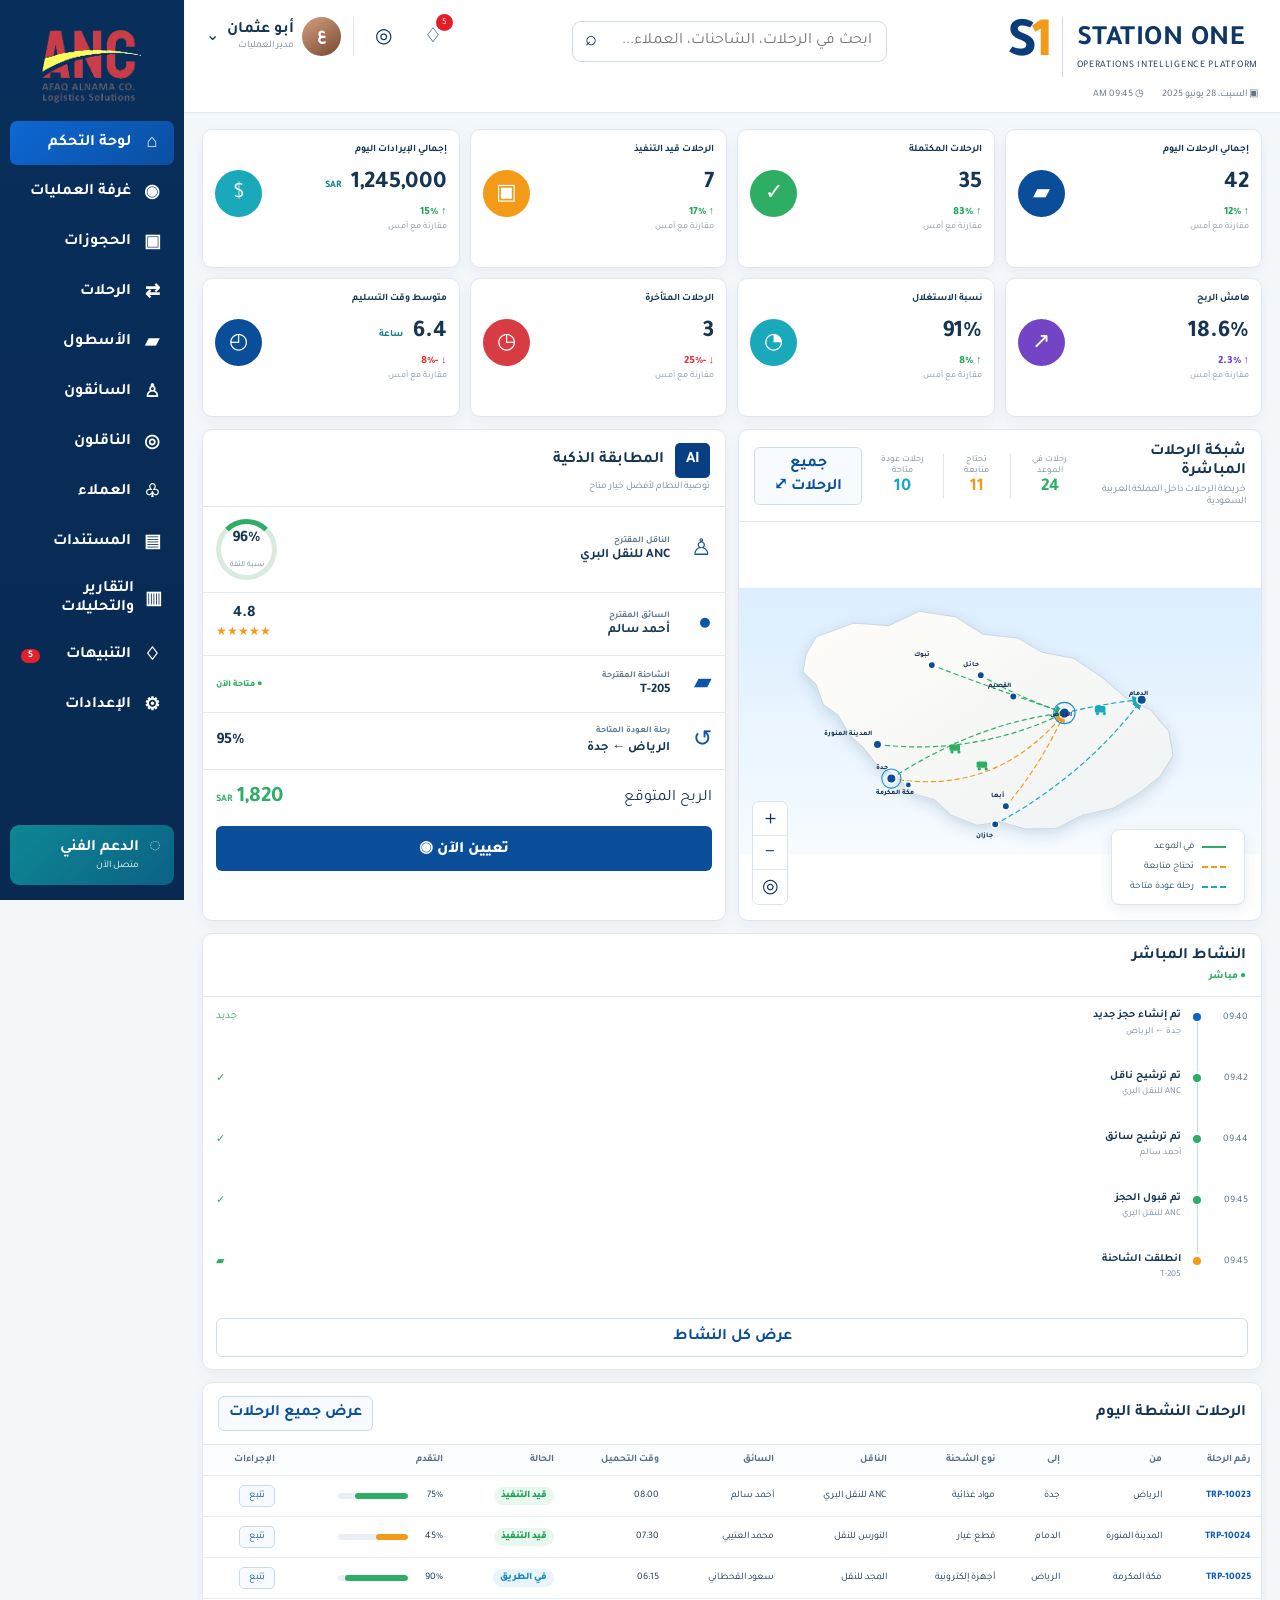
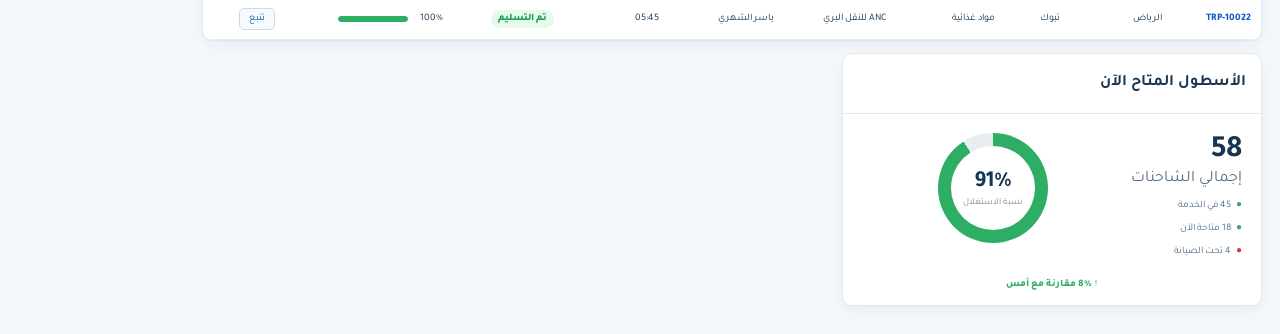
==== commit e9f45326: "Add files via upload" ====
--- a/index.html
+++ b/index.html
@@ -1,63 +1,252 @@
-<!DOCTYPE html>
+<!doctype html>
 <html lang="ar" dir="rtl">
 <head>
-  <meta charset="UTF-8" />
-  <meta name="viewport" content="width=device-width, initial-scale=1.0" />
-  <meta name="theme-color" content="#ffffff" />
-  <title>Station One — Control Dashboard</title>
+  <meta charset="utf-8" />
+  <meta name="viewport" content="width=device-width, initial-scale=1" />
+  <title>Station One — Operations Intelligence Platform</title>
   <link rel="preconnect" href="https://fonts.googleapis.com">
   <link rel="preconnect" href="https://fonts.gstatic.com" crossorigin>
   <link href="https://fonts.googleapis.com/css2?family=Tajawal:wght@400;500;600;700;800&display=swap" rel="stylesheet">
   <link rel="stylesheet" href="styles.css" />
 </head>
 <body>
-  <main class="viewport">
-    <section class="dashboard-stage" id="dashboardStage" aria-label="Station One Operations Dashboard">
-      <img class="dashboard-image" src="dashboard-reference.png" alt="Station One logistics dashboard" />
-
-      <!-- Functional transparent interaction layer aligned to the approved design -->
-      <button class="hotspot nav dashboard" data-action="dashboard" aria-label="لوحة التحكم"></button>
-      <button class="hotspot nav operations" data-action="operations" aria-label="غرفة العمليات"></button>
-      <button class="hotspot nav bookings" data-action="bookings" aria-label="الحجوزات"></button>
-      <button class="hotspot nav trips" data-action="trips" aria-label="الرحلات"></button>
-      <button class="hotspot nav fleet" data-action="fleet" aria-label="الأسطول"></button>
-      <button class="hotspot nav drivers" data-action="drivers" aria-label="السائقون"></button>
-      <button class="hotspot nav carriers" data-action="carriers" aria-label="الناقلون"></button>
-      <button class="hotspot nav customers" data-action="customers" aria-label="العملاء"></button>
-      <button class="hotspot nav docs" data-action="docs" aria-label="المستندات"></button>
-      <button class="hotspot nav reports" data-action="reports" aria-label="التقارير والتحليلات"></button>
-      <button class="hotspot nav alerts-nav" data-action="alerts" aria-label="التنبيهات"></button>
-      <button class="hotspot nav settings" data-action="settings" aria-label="الإعدادات"></button>
-
-      <input class="search-hotspot" id="searchInput" aria-label="البحث" placeholder="" />
-      <button class="hotspot notification" data-action="notifications" aria-label="الإشعارات"></button>
-      <button class="hotspot language" data-action="language" aria-label="اللغة"></button>
-      <button class="hotspot profile" data-action="profile" aria-label="الملف الشخصي"></button>
-
-      <button class="hotspot map-expand" data-action="map-expand" aria-label="تكبير الخريطة"></button>
-      <button class="hotspot map-plus" data-action="map-plus" aria-label="تكبير"></button>
-      <button class="hotspot map-minus" data-action="map-minus" aria-label="تصغير"></button>
-      <button class="hotspot map-center" data-action="map-center" aria-label="توسيط الخريطة"></button>
-
-      <button class="hotspot assign" data-action="assign" aria-label="تعيين الآن"></button>
-      <button class="hotspot activity-all" data-action="activity-all" aria-label="عرض كل النشاط"></button>
-      <button class="hotspot trips-all" data-action="trips-all" aria-label="عرض جميع الرحلات"></button>
-
-      <button class="hotspot track t1" data-trip="TRP-10023" aria-label="تتبع الرحلة TRP-10023"></button>
-      <button class="hotspot track t2" data-trip="TRP-10024" aria-label="تتبع الرحلة TRP-10024"></button>
-      <button class="hotspot track t3" data-trip="TRP-10025" aria-label="تتبع الرحلة TRP-10025"></button>
-      <button class="hotspot track t4" data-trip="TRP-10022" aria-label="تتبع الرحلة TRP-10022"></button>
+<div class="app">
+  <aside class="sidebar" id="sidebar">
+    <div class="anc-brand">
+      <img src="anc-logo.png" alt="ANC Logistics Solutions">
+    </div>
+
+    <nav class="side-nav">
+      <button class="nav-btn active" data-section="dashboard"><span>⌂</span>لوحة التحكم</button>
+      <button class="nav-btn" data-section="operations"><span>◉</span>غرفة العمليات</button>
+      <button class="nav-btn" data-section="bookings"><span>▣</span>الحجوزات</button>
+      <button class="nav-btn" data-section="trips"><span>⇄</span>الرحلات</button>
+      <button class="nav-btn" data-section="fleet"><span>▰</span>الأسطول</button>
+      <button class="nav-btn" data-section="drivers"><span>♙</span>السائقون</button>
+      <button class="nav-btn" data-section="carriers"><span>◎</span>الناقلون</button>
+      <button class="nav-btn" data-section="customers"><span>♧</span>العملاء</button>
+      <button class="nav-btn" data-section="documents"><span>▤</span>المستندات</button>
+      <button class="nav-btn" data-section="reports"><span>▥</span>التقارير والتحليلات</button>
+      <button class="nav-btn" data-section="alerts"><span>♢</span>التنبيهات <b class="nav-count">5</b></button>
+      <button class="nav-btn" data-section="settings"><span>⚙</span>الإعدادات</button>
+    </nav>
+
+    <button class="support">
+      <span class="support-icon">◌</span>
+      <span><b>الدعم الفني</b><small>متصل الآن</small></span>
+    </button>
+  </aside>
+
+  <main class="main">
+    <header class="topbar">
+      <div class="brand-lockup">
+        <div class="s1">S<span>1</span></div>
+        <div class="divider"></div>
+        <div>
+          <h1>STATION ONE</h1>
+          <p>OPERATIONS INTELLIGENCE PLATFORM</p>
+        </div>
+      </div>
+
+      <label class="search">
+        <input id="globalSearch" placeholder="ابحث في الرحلات، الشاحنات، العملاء..." />
+        <span>⌕</span>
+      </label>
+
+      <div class="header-actions">
+        <button class="icon-btn" id="notifyBtn">♢<i>5</i></button>
+        <button class="icon-btn" id="langBtn">◎</button>
+        <div class="profile">
+          <div class="avatar">ع</div>
+          <div><b>أبو عثمان</b><small>مدير العمليات</small></div>
+          <span>⌄</span>
+        </div>
+      </div>
+
+      <div class="datetime">
+        <span>▣ السبت، 28 يونيو 2025</span>
+        <span>◷ 09:45 AM</span>
+      </div>
+    </header>
+
+    <section class="page active" id="dashboard">
+      <div class="kpi-row" id="kpiRow"></div>
+
+      <div class="main-grid">
+        <section class="card map-card">
+          <div class="card-head map-head">
+            <div>
+              <h2>شبكة الرحلات المباشرة</h2>
+              <p>خريطة الرحلات داخل المملكة العربية السعودية</p>
+            </div>
+            <div class="map-metrics">
+              <div><span>رحلات في الموعد</span><b class="green-txt">24</b></div>
+              <div><span>تحتاج متابعة</span><b class="orange-txt">11</b></div>
+              <div><span>رحلات عودة متاحة</span><b class="cyan-txt">10</b></div>
+              <button id="showAllMap">جميع الرحلات ⤢</button>
+            </div>
+          </div>
+
+          <div class="map-shell">
+            <svg id="ksaMap" viewBox="0 0 980 500" class="ksa-map" role="img" aria-label="خريطة المملكة العربية السعودية">
+              <defs>
+                <linearGradient id="sea" x1="0" y1="0" x2="0" y2="1">
+                  <stop offset="0%" stop-color="#dceeff"/>
+                  <stop offset="100%" stop-color="#f6fbff"/>
+                </linearGradient>
+                <linearGradient id="land" x1="0" y1="0" x2="1" y2="1">
+                  <stop offset="0%" stop-color="#fffdf8"/>
+                  <stop offset="100%" stop-color="#eef3f4"/>
+                </linearGradient>
+                <filter id="shadow">
+                  <feDropShadow dx="0" dy="8" stdDeviation="12" flood-color="#13395a" flood-opacity=".16"/>
+                </filter>
+                <marker id="arrowG" markerWidth="10" markerHeight="10" refX="8" refY="4" orient="auto"><path d="M0,0 L0,8 L9,4 z" fill="#2eae65"/></marker>
+                <marker id="arrowO" markerWidth="10" markerHeight="10" refX="8" refY="4" orient="auto"><path d="M0,0 L0,8 L9,4 z" fill="#f39a19"/></marker>
+                <marker id="arrowC" markerWidth="10" markerHeight="10" refX="8" refY="4" orient="auto"><path d="M0,0 L0,8 L9,4 z" fill="#19a9ba"/></marker>
+              </defs>
+
+              <rect width="980" height="500" fill="url(#sea)"/>
+              <path class="saudi" filter="url(#shadow)"
+                d="M145 92 L216 66 L281 71 L338 44 L406 54 L458 87 L523 94 L569 121 L628 132 L682 168 L727 207 L774 230 L807 269 L815 315 L790 355 L752 385 L702 414 L645 427 L596 452 L538 453 L490 439 L447 446 L398 427 L367 398 L325 386 L294 352 L260 334 L232 299 L207 276 L186 239 L158 219 L145 182 L120 158 L126 124 Z"/>
+
+              <g id="routes">
+                <path class="route green-route" data-route="جدة → الرياض" d="M286 358 Q450 252 611 235" marker-end="url(#arrowG)"/>
+                <path class="route green-route" data-route="المدينة → الرياض" d="M260 294 Q442 316 611 235" marker-end="url(#arrowG)"/>
+                <path class="route green-route" data-route="تبوك → الرياض" d="M362 145 Q458 182 611 235" marker-end="url(#arrowG)"/>
+                <path class="route green-route" data-route="حائل → الرياض" d="M454 164 Q521 204 611 235" marker-end="url(#arrowG)"/>
+                <path class="route orange-route" data-route="جدة → الرياض متابعة" d="M286 358 Q482 392 611 235" marker-end="url(#arrowO)"/>
+                <path class="route orange-route" data-route="أبها → الرياض متابعة" d="M501 410 Q568 331 611 235" marker-end="url(#arrowO)"/>
+                <path class="route cyan-route" data-route="الرياض → الدمام عودة" d="M611 235 Q689 216 756 210" marker-end="url(#arrowC)"/>
+                <path class="route cyan-route" data-route="جازان → الدمام عودة" d="M481 444 Q650 352 756 210" marker-end="url(#arrowC)"/>
+              </g>
+
+              <g class="city" data-city="جدة" transform="translate(286 358)"><circle r="9"/><circle class="pulse" r="18"/><text x="-7" y="-18">جدة</text></g>
+              <g class="city" data-city="مكة المكرمة" transform="translate(318 370)"><circle r="6"/><text x="10" y="18">مكة المكرمة</text></g>
+              <g class="city" data-city="المدينة المنورة" transform="translate(260 294)"><circle r="8"/><text x="-10" y="-18">المدينة المنورة</text></g>
+              <g class="city" data-city="تبوك" transform="translate(362 145)"><circle r="7"/><text x="-4" y="-17">تبوك</text></g>
+              <g class="city" data-city="حائل" transform="translate(454 164)"><circle r="7"/><text x="-4" y="-17">حائل</text></g>
+              <g class="city" data-city="القصيم" transform="translate(515 204)"><circle r="7"/><text x="-4" y="-17">القصيم</text></g>
+              <g class="city major" data-city="الرياض" transform="translate(611 235)"><circle r="10"/><circle class="pulse" r="20"/><text x="15" y="5">الرياض</text></g>
+              <g class="city" data-city="الدمام" transform="translate(756 210)"><circle r="9"/><text x="12" y="-8">الدمام</text></g>
+              <g class="city" data-city="أبها" transform="translate(501 410)"><circle r="7"/><text x="-4" y="-17">أبها</text></g>
+              <g class="city" data-city="جازان" transform="translate(481 444)"><circle r="7"/><text x="-4" y="24">جازان</text></g>
+
+              <g class="truck" transform="translate(407 301)"><rect x="-12" y="-7" width="20" height="12" rx="3"/><circle cx="-7" cy="7" r="3"/><circle cx="6" cy="7" r="3"/></g>
+              <g class="truck" transform="translate(458 333)"><rect x="-12" y="-7" width="20" height="12" rx="3"/><circle cx="-7" cy="7" r="3"/><circle cx="6" cy="7" r="3"/></g>
+              <g class="truck cyan-truck" transform="translate(680 229)"><rect x="-12" y="-7" width="20" height="12" rx="3"/><circle cx="-7" cy="7" r="3"/><circle cx="6" cy="7" r="3"/></g>
+            </svg>
+
+            <div class="legend">
+              <button data-filter="green"><i class="lg green"></i>في الموعد</button>
+              <button data-filter="orange"><i class="lg orange"></i>تحتاج متابعة</button>
+              <button data-filter="cyan"><i class="lg cyan"></i>رحلة عودة متاحة</button>
+            </div>
+
+            <div class="map-tools">
+              <button id="zoomIn">＋</button>
+              <button id="zoomOut">−</button>
+              <button id="resetMap">◎</button>
+            </div>
+          </div>
+        </section>
+
+        <section class="card ai-card">
+          <div class="card-head compact">
+            <div>
+              <h2><span class="ai-badge">AI</span> المطابقة الذكية</h2>
+              <p>توصية النظام لأفضل خيار متاح</p>
+            </div>
+          </div>
+
+          <div class="ai-row">
+            <span class="ai-icon">♙</span>
+            <div><small>الناقل المقترح</small><b>ANC للنقل البري</b></div>
+            <div class="confidence"><strong>96%</strong><span>نسبة الثقة</span></div>
+          </div>
+          <div class="ai-row">
+            <span class="ai-icon">●</span>
+            <div><small>السائق المقترح</small><b>أحمد سالم</b></div>
+            <div class="rating"><strong>4.8</strong><span>★★★★★</span></div>
+          </div>
+          <div class="ai-row">
+            <span class="ai-icon">▰</span>
+            <div><small>الشاحنة المقترحة</small><b>T-205</b></div>
+            <span class="available">● متاحة الآن</span>
+          </div>
+          <div class="ai-row">
+            <span class="ai-icon">↺</span>
+            <div><small>رحلة العودة المتاحة</small><b>الرياض ← جدة</b></div>
+            <strong>95%</strong>
+          </div>
+          <div class="profit">
+            <span>الربح المتوقع</span>
+            <strong>1,820 <small>SAR</small></strong>
+          </div>
+          <button class="assign-btn" id="assignBtn">تعيين الآن ◉</button>
+        </section>
+
+        <section class="card activity-card">
+          <div class="card-head compact">
+            <div><h2>النشاط المباشر</h2><p class="live">● مباشر</p></div>
+          </div>
+          <div class="timeline" id="timeline"></div>
+          <button class="outline-btn" id="allActivity">عرض كل النشاط</button>
+        </section>
+      </div>
+
+      <div class="bottom-grid">
+        <section class="card trips-card">
+          <div class="card-head compact">
+            <div><h2>الرحلات النشطة اليوم</h2></div>
+            <button class="soft-btn" id="allTrips">عرض جميع الرحلات</button>
+          </div>
+          <div class="table-wrap">
+            <table>
+              <thead>
+                <tr>
+                  <th>رقم الرحلة</th><th>من</th><th>إلى</th><th>نوع الشحنة</th><th>الناقل</th><th>السائق</th><th>وقت التحميل</th><th>الحالة</th><th>التقدم</th><th>الإجراءات</th>
+                </tr>
+              </thead>
+              <tbody id="tripTable"></tbody>
+            </table>
+          </div>
+        </section>
+
+        <section class="card fleet-card">
+          <div class="card-head compact"><div><h2>الأسطول المتاح الآن</h2></div></div>
+          <div class="fleet-wrap">
+            <div class="fleet-stats">
+              <strong>58</strong><span>إجمالي الشاحنات</span>
+              <small>45 في الخدمة</small>
+              <small>18 متاحة الآن</small>
+              <small class="danger">4 تحت الصيانة</small>
+            </div>
+            <div class="ring"><div><strong>91%</strong><span>نسبة الاستغلال</span></div></div>
+          </div>
+          <div class="fleet-foot">↑ 8% مقارنة مع أمس</div>
+        </section>
+      </div>
+    </section>
+
+    <section class="page" id="genericPage">
+      <div class="generic-card">
+        <h2 id="genericTitle">صفحة النظام</h2>
+        <p id="genericDescription"></p>
+        <div class="generic-grid" id="genericGrid"></div>
+      </div>
     </section>
   </main>
-
-  <div id="toast" class="toast" role="status"></div>
-
-  <dialog id="modal" class="modal">
-    <button class="modal-close" id="modalClose">×</button>
-    <h2 id="modalTitle">Station One</h2>
-    <p id="modalBody"></p>
-  </dialog>
-
-  <script src="app.js"></script>
+</div>
+
+<div id="toast" class="toast"></div>
+
+<dialog id="dialog" class="dialog">
+  <button id="dialogClose" class="dialog-close">×</button>
+  <h3 id="dialogTitle"></h3>
+  <div id="dialogBody"></div>
+</dialog>
+
+<script src="app.js"></script>
 </body>
-</html>
+</html>
--- a/styles.css
+++ b/styles.css
@@ -1,29 +1,30 @@
-*{box-sizing:border-box}
-html,body{margin:0;min-height:100%;background:#eef3f7;font-family:"Tajawal",sans-serif}
-body{overflow:auto}
-.viewport{min-height:100vh;display:flex;align-items:flex-start;justify-content:center;padding:0}
-.dashboard-stage{position:relative;width:min(100vw,1664px);aspect-ratio:1664/928;background:#fff;overflow:hidden;box-shadow:0 10px 35px rgba(9,40,73,.15)}
-.dashboard-image{position:absolute;inset:0;width:100%;height:100%;object-fit:fill;user-select:none;-webkit-user-drag:none}
-.hotspot{position:absolute;border:0;background:transparent;cursor:pointer;padding:0;outline:none}
-.hotspot:focus-visible{box-shadow:inset 0 0 0 3px rgba(20,125,255,.65);border-radius:8px}
-.nav{left:.7%;width:9.4%;height:5.3%}
-.nav.dashboard{top:13.8%}.nav.operations{top:20.1%}.nav.bookings{top:25.9%}.nav.trips{top:31.8%}
-.nav.fleet{top:37.6%}.nav.drivers{top:43.7%}.nav.carriers{top:49.5%}.nav.customers{top:55.4%}
-.nav.docs{top:61.4%}.nav.reports{top:67.2%}.nav.alerts-nav{top:73.1%}.nav.settings{top:78.9%}
-.search-hotspot{position:absolute;top:2.7%;left:51.5%;width:18.5%;height:4.3%;border:0;background:transparent;color:transparent;caret-color:#16467d;outline:none;padding:0 2.8%;font:500 clamp(9px,1vw,14px) "Tajawal",sans-serif}
-.search-hotspot:focus{background:rgba(255,255,255,.85);color:#1d4773;border-radius:8px;box-shadow:0 0 0 2px rgba(17,91,172,.18)}
-.notification{top:2.1%;left:74.7%;width:3.2%;height:4.7%}.language{top:2.1%;left:79.0%;width:6.4%;height:4.7%}.profile{top:1.3%;left:87%;width:11.4%;height:6.6%}
-.map-expand{top:31.2%;left:51.4%;width:6.3%;height:4.7%}
-.map-plus{top:60.6%;left:54.7%;width:2.5%;height:4.0%}.map-minus{top:65%;left:54.7%;width:2.5%;height:4.0%}.map-center{top:69.4%;left:54.7%;width:2.5%;height:4.0%}
-.assign{top:68.9%;left:59.6%;width:18.1%;height:4.8%}.activity-all{top:69.1%;left:80.2%;width:17.2%;height:4.7%}
-.trips-all{top:76%;left:70.1%;width:7.8%;height:3.8%}
-.track{left:14.4%;width:3.0%;height:3.4%}.track.t1{top:83.7%}.track.t2{top:87.1%}.track.t3{top:90.5%}.track.t4{top:93.9%}
-.toast{position:fixed;left:50%;bottom:26px;transform:translate(-50%,25px);opacity:0;pointer-events:none;background:#0a315d;color:#fff;padding:12px 18px;border-radius:9px;box-shadow:0 10px 30px rgba(0,0,0,.2);transition:.25s;z-index:1000;font-weight:700}
-.toast.show{opacity:1;transform:translate(-50%,0)}
-.modal{border:0;border-radius:14px;padding:24px 28px;width:min(430px,90vw);box-shadow:0 22px 70px rgba(3,27,54,.3);color:#153b64}
-.modal::backdrop{background:rgba(5,27,50,.45);backdrop-filter:blur(2px)}
-.modal h2{margin:0 0 10px}.modal p{margin:0;color:#60778d;line-height:1.8}.modal-close{position:absolute;left:12px;top:10px;border:0;background:#eef4f9;width:30px;height:30px;border-radius:50%;cursor:pointer;font-size:20px;color:#193f67}
-@media(max-width:900px){
-  .dashboard-stage{width:1664px;flex:none;transform-origin:top left}
-  .viewport{justify-content:flex-start;overflow-x:auto}
+:root{
+  --navy:#082f5d;--navy2:#0b427e;--blue:#0c62c7;--green:#2eae65;--orange:#f39a19;
+  --cyan:#19a9ba;--red:#d93b43;--purple:#7444c7;--bg:#f5f8fb;--line:#e0e8ef;--text:#153552;--muted:#74879a
 }
+*{box-sizing:border-box}html,body{margin:0;min-height:100%;font-family:"Tajawal",sans-serif;background:var(--bg);color:var(--text)}
+button,input{font:inherit}.app{display:flex;min-height:100vh;direction:ltr}
+.sidebar{position:fixed;left:0;top:0;bottom:0;width:184px;background:linear-gradient(180deg,#082e5b 0%,#082a52 100%);padding:15px 10px;display:flex;flex-direction:column;z-index:20;direction:rtl}
+.anc-brand{height:100px;display:flex;align-items:center;justify-content:center}.anc-brand img{max-width:132px;max-height:88px;object-fit:contain;filter:brightness(1.8)}
+.side-nav{display:flex;flex-direction:column;gap:5px;margin-top:6px}.nav-btn{border:0;background:transparent;color:#fff;border-radius:7px;padding:10px 11px;display:flex;align-items:center;gap:10px;text-align:right;cursor:pointer;font-weight:700;position:relative}
+.nav-btn:hover{background:rgba(255,255,255,.08)}.nav-btn.active{background:linear-gradient(135deg,#0d67d4,#0b4fa0)}.nav-btn span{width:22px;text-align:center;font-size:18px}.nav-count{margin-right:auto;background:#e3212d;border-radius:12px;padding:1px 7px;font-size:10px}
+.support{margin-top:auto;border:0;border-radius:9px;background:linear-gradient(135deg,#0e8794,#0b6284);color:#fff;padding:13px;display:flex;align-items:center;gap:10px;text-align:right;cursor:pointer}.support-icon{font-size:28px}.support b,.support small{display:block}.support small{font-size:10px;margin-top:2px}
+.main{margin-left:184px;min-width:0;flex:1;direction:rtl}.topbar{height:113px;background:#fff;border-bottom:1px solid var(--line);padding:17px 22px 12px;display:grid;grid-template-columns:auto 1fr auto;gap:10px 20px;align-items:start}
+.brand-lockup{display:flex;align-items:center;direction:ltr;gap:14px}.s1{font-size:56px;line-height:.9;letter-spacing:-6px;font-weight:800;color:#0c3c79}.s1 span{color:#f39a19}.divider{height:60px;width:1px;background:#cfd9e3}.brand-lockup h1{margin:0;font-size:28px;letter-spacing:.5px;color:#0e3768}.brand-lockup p{margin:3px 0 0;font-size:10px;letter-spacing:.7px}
+.search{justify-self:center;width:315px;height:41px;border:1px solid #cfdbe6;border-radius:9px;display:flex;align-items:center;gap:8px;padding:0 12px;margin-top:4px}.search input{border:0;outline:0;width:100%;color:var(--text)}.search span{font-size:20px;color:var(--navy)}
+.header-actions{display:flex;align-items:center;gap:10px}.icon-btn{width:39px;height:39px;border:0;background:#fff;border-radius:50%;font-size:20px;position:relative;color:var(--navy);cursor:pointer}.icon-btn:hover{background:#eef5fb}.icon-btn i{position:absolute;top:-3px;right:-1px;width:17px;height:17px;border-radius:50%;display:grid;place-items:center;background:#e31e2b;color:#fff;font-size:9px;font-style:normal}.profile{display:flex;align-items:center;gap:8px;border-right:1px solid var(--line);padding-right:12px}.avatar{width:39px;height:39px;border-radius:50%;display:grid;place-items:center;background:linear-gradient(145deg,#d6a17e,#754832);color:#fff;font-weight:800}.profile b,.profile small{display:block}.profile small{font-size:10px;color:var(--muted)}
+.datetime{grid-column:1/-1;display:flex;gap:18px;justify-content:flex-start;font-size:10px;color:#5f7286}.page{display:none;padding:16px 18px 28px}.page.active{display:block}
+.kpi-row{display:grid;grid-template-columns:repeat(8,minmax(115px,1fr));gap:10px}.kpi{height:139px;background:#fff;border:1px solid var(--line);border-radius:10px;box-shadow:0 5px 14px rgba(31,67,99,.06);padding:14px 12px;position:relative;overflow:hidden}.kpi .icon{position:absolute;left:12px;top:40px;width:47px;height:47px;border-radius:50%;display:grid;place-items:center;color:#fff;font-size:22px}.kpi .label{display:block;font-size:10px;font-weight:700;padding-left:46px}.kpi strong{display:block;font-size:24px;margin-top:14px}.kpi .unit{font-size:10px;color:#0b7e89;margin-right:4px}.kpi .trend{display:block;font-size:11px;font-weight:800;margin-top:5px}.kpi small{display:block;font-size:9px;color:#8796a5;margin-top:2px}.up{color:#23a75a}.down{color:#dc3942}.purpleText{color:var(--purple)}
+.main-grid{display:grid;grid-template-columns:minmax(0,1.72fr) minmax(280px,.82fr) minmax(255px,.72fr);gap:12px;margin-top:12px}.card{background:#fff;border:1px solid var(--line);border-radius:10px;box-shadow:0 5px 14px rgba(31,67,99,.06);overflow:hidden}.card-head{min-height:67px;padding:13px 15px;border-bottom:1px solid var(--line);display:flex;justify-content:space-between;align-items:center}.card-head.compact{min-height:60px}.card-head h2{margin:0;font-size:16px}.card-head p{margin:3px 0 0;font-size:10px;color:var(--muted)}.map-metrics{display:flex;align-items:center;gap:14px}.map-metrics div{text-align:center;padding-right:14px;border-right:1px solid var(--line)}.map-metrics div:first-child{border-right:0}.map-metrics span{display:block;font-size:9px;color:var(--muted)}.map-metrics b{display:block;font-size:18px}.map-metrics button,.soft-btn{border:1px solid #ccdbe8;background:#f7fbff;color:#0b4f9a;border-radius:6px;padding:7px 10px;cursor:pointer;font-weight:700}
+.green-txt{color:var(--green)}.orange-txt{color:var(--orange)}.cyan-txt{color:var(--cyan)}
+.map-shell{height:398px;position:relative;overflow:hidden}.ksa-map{width:100%;height:100%;transform-origin:center;transition:transform .25s}.saudi{fill:url(#land);stroke:#c9d8e4;stroke-width:2}.route{fill:none;stroke-width:2.2;stroke-linecap:round;stroke-dasharray:8 7;animation:dash 14s linear infinite;cursor:pointer;transition:.2s}.route:hover{stroke-width:4}.green-route{stroke:var(--green)}.orange-route{stroke:var(--orange)}.cyan-route{stroke:var(--cyan)}.route.hidden{opacity:.08}.city{cursor:pointer}.city circle{fill:#0a4e99;stroke:#fff;stroke-width:3}.city text{font-size:13px;fill:#183753;font-weight:800;pointer-events:none}.city .pulse{fill:none;stroke:#168de0;stroke-width:2;animation:pulse 2s infinite}.truck{fill:var(--green);animation:float 2.2s ease-in-out infinite}.cyan-truck{fill:var(--cyan)}
+.legend{position:absolute;right:16px;bottom:15px;background:#fff;border:1px solid #dce6ee;border-radius:8px;box-shadow:0 4px 14px rgba(23,53,82,.09);padding:10px 12px;display:grid;gap:6px}.legend button{border:0;background:transparent;text-align:right;font-size:10px;display:flex;align-items:center;gap:8px;cursor:pointer;color:#294861}.lg{width:24px;border-top:2px solid}.lg.green{border-color:var(--green)}.lg.orange{border-color:var(--orange);border-top-style:dashed}.lg.cyan{border-color:var(--cyan);border-top-style:dashed}.map-tools{position:absolute;left:13px;bottom:15px;display:grid;border:1px solid #d8e3ec;border-radius:7px;overflow:hidden}.map-tools button{width:34px;height:34px;border:0;border-bottom:1px solid var(--line);background:#fff;color:var(--navy);font-size:19px;cursor:pointer}.map-tools button:last-child{border:0}
+.ai-badge{display:inline-grid;place-items:center;width:35px;height:35px;border-radius:5px;background:#083f83;color:#fff;margin-left:7px}.ai-row{display:grid;grid-template-columns:34px 1fr auto;gap:8px;align-items:center;padding:12px 13px;border-bottom:1px solid var(--line)}.ai-icon{font-size:23px;color:#0c56a7}.ai-row small,.ai-row b{display:block}.ai-row small{font-size:9px;color:#607a92;font-weight:700}.ai-row b{font-size:13px;margin-top:2px}.confidence{width:61px;height:61px;border-radius:50%;border:5px solid #d9ebdf;border-top-color:var(--green);display:grid;place-items:center}.confidence strong{font-size:16px}.confidence span{font-size:8px;color:var(--muted)}.rating strong{display:block;text-align:center}.rating span{color:var(--orange);font-size:12px}.available{font-size:9px;color:var(--green);font-weight:800}.profit{display:flex;justify-content:space-between;align-items:center;padding:15px 13px}.profit strong{color:var(--green);font-size:22px}.profit small{font-size:10px}.assign-btn{width:calc(100% - 26px);margin:0 13px 12px;border:0;border-radius:6px;background:#0a4e99;color:#fff;padding:11px;font-weight:800;cursor:pointer}.assign-btn:hover{background:#083f80}
+.live{color:var(--green)!important;font-weight:800}.timeline{padding:8px 13px}.timeline article{display:grid;grid-template-columns:40px 13px 1fr auto;gap:7px;min-height:61px;position:relative}.timeline time{font-size:10px;color:#536f88;padding-top:7px}.timeline i{width:8px;height:8px;border-radius:50%;background:var(--green);margin-top:8px;position:relative}.timeline article:not(:last-child) i:after{content:"";position:absolute;top:9px;right:3px;width:1px;height:49px;background:#cbdce7}.timeline .blue{background:var(--blue)}.timeline .orange{background:var(--orange)}.timeline b,.timeline small{display:block}.timeline b{font-size:11px;margin-top:4px}.timeline small{font-size:9px;color:var(--muted);margin-top:3px}.timeline .state{font-size:11px;color:var(--green);padding-top:5px}.outline-btn{width:calc(100% - 26px);margin:0 13px 12px;border:1px solid #cedde8;background:#fff;color:#0b4f9a;border-radius:6px;padding:9px;font-weight:700;cursor:pointer}
+.bottom-grid{display:grid;grid-template-columns:minmax(0,1fr) 305px;gap:12px;margin-top:12px}.table-wrap{overflow:auto}table{width:100%;border-collapse:collapse;white-space:nowrap}th,td{padding:9px 10px;border-bottom:1px solid #e7edf2;font-size:10px;text-align:right}th{background:#fbfdff;color:#536d86}.trip-id{font-weight:800;color:#0b5cc2}.status{padding:4px 7px;border-radius:12px;font-weight:800}.status.active{background:#e8f8ee;color:#18a252}.status.road{background:#e8f5fc;color:#0f87b9}.status.done{background:#e7f8ed;color:#159b4d}.progress{display:flex;align-items:center;gap:7px}.progress span{min-width:28px}.progress i{width:70px;height:6px;background:#e8eef3;border-radius:5px;overflow:hidden}.progress i b{display:block;height:100%;background:var(--green);border-radius:5px}.progress i b.orange{background:var(--orange)}.track{border:1px solid #cadbe8;background:#f7fbff;color:#0b4f9a;border-radius:5px;padding:4px 9px;cursor:pointer}
+.fleet-wrap{display:grid;grid-template-columns:1fr 1fr;gap:9px;padding:19px}.fleet-stats strong{font-size:31px;display:block}.fleet-stats span,.fleet-stats small{display:block;color:#526d86}.fleet-stats small{font-size:10px;margin-top:9px}.fleet-stats small:before{content:"●";color:var(--green);margin-left:5px}.fleet-stats .danger:before{color:var(--red)}.ring{width:110px;height:110px;border-radius:50%;background:conic-gradient(var(--green) 0 91%,#e7edf1 91%);display:grid;place-items:center;position:relative}.ring:after{content:"";position:absolute;inset:13px;background:#fff;border-radius:50%}.ring div{z-index:1;text-align:center}.ring strong,.ring span{display:block}.ring strong{font-size:23px}.ring span{font-size:9px;color:var(--muted)}.fleet-foot{text-align:center;color:var(--green);font-size:10px;font-weight:800;padding-bottom:14px}
+.generic-card{background:#fff;border:1px solid var(--line);border-radius:12px;box-shadow:0 5px 14px rgba(31,67,99,.06);padding:22px}.generic-card h2{margin-top:0}.generic-card p{color:var(--muted)}.generic-grid{display:grid;grid-template-columns:repeat(3,1fr);gap:12px}.generic-item{border:1px solid var(--line);border-radius:9px;padding:14px;background:#fbfdff}.generic-item b,.generic-item small{display:block}.generic-item small{margin-top:5px;color:var(--muted)}
+.toast{position:fixed;left:50%;bottom:24px;transform:translate(-50%,25px);opacity:0;background:#0c315d;color:#fff;padding:11px 17px;border-radius:8px;box-shadow:0 10px 25px rgba(0,0,0,.2);transition:.25s;z-index:100}.toast.show{opacity:1;transform:translate(-50%,0)}.dialog{border:0;border-radius:12px;padding:22px;width:min(430px,90vw);box-shadow:0 22px 70px rgba(3,27,54,.3)}.dialog::backdrop{background:rgba(5,27,50,.45)}.dialog-close{position:absolute;left:10px;top:9px;width:29px;height:29px;border:0;border-radius:50%;background:#eef4f9;cursor:pointer;font-size:19px}.dialog h3{margin:0 0 10px}.dialog p{color:var(--muted);line-height:1.8}
+@keyframes dash{to{stroke-dashoffset:-200}}@keyframes pulse{0%,100%{opacity:.25;transform:scale(.75)}50%{opacity:1;transform:scale(1.15)}}@keyframes float{50%{transform:translateY(-3px)}}
+@media(max-width:1280px){.kpi-row{grid-template-columns:repeat(4,1fr)}.main-grid{grid-template-columns:1fr 1fr}.activity-card{grid-column:1/-1}.bottom-grid{grid-template-columns:1fr}.fleet-card{max-width:420px}}
+@media(max-width:850px){.sidebar{transform:translateX(-100%)}.main{margin-left:0}.topbar{height:auto;grid-template-columns:1fr}.search{justify-self:stretch;width:100%}.header-actions{flex-wrap:wrap}.kpi-row{grid-template-columns:repeat(2,1fr)}.main-grid,.bottom-grid{grid-template-columns:1fr}.map-head{align-items:flex-start;flex-direction:column}.map-metrics{width:100%;overflow:auto}.map-shell{height:365px}.generic-grid{grid-template-columns:1fr}.page{padding:10px}}
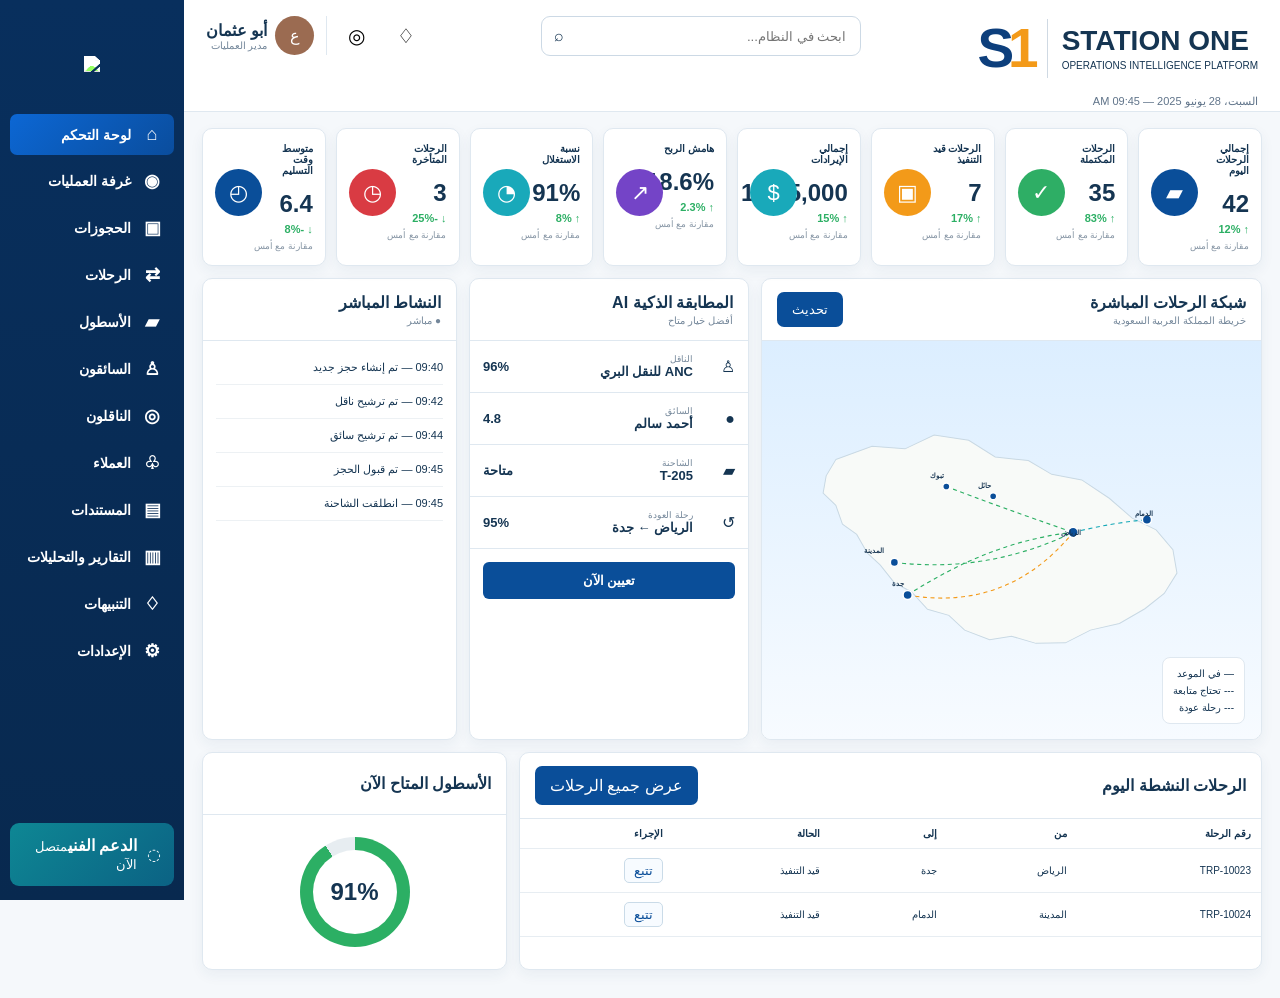
==== commit fee97928: "Add files via upload" ====
--- a/index.html
+++ b/index.html
@@ -1,252 +1,45 @@
-<!doctype html>
-<html lang="ar" dir="rtl">
-<head>
-  <meta charset="utf-8" />
-  <meta name="viewport" content="width=device-width, initial-scale=1" />
-  <title>Station One — Operations Intelligence Platform</title>
-  <link rel="preconnect" href="https://fonts.googleapis.com">
-  <link rel="preconnect" href="https://fonts.gstatic.com" crossorigin>
-  <link href="https://fonts.googleapis.com/css2?family=Tajawal:wght@400;500;600;700;800&display=swap" rel="stylesheet">
-  <link rel="stylesheet" href="styles.css" />
-</head>
-<body>
-<div class="app">
-  <aside class="sidebar" id="sidebar">
-    <div class="anc-brand">
-      <img src="anc-logo.png" alt="ANC Logistics Solutions">
-    </div>
-
-    <nav class="side-nav">
-      <button class="nav-btn active" data-section="dashboard"><span>⌂</span>لوحة التحكم</button>
-      <button class="nav-btn" data-section="operations"><span>◉</span>غرفة العمليات</button>
-      <button class="nav-btn" data-section="bookings"><span>▣</span>الحجوزات</button>
-      <button class="nav-btn" data-section="trips"><span>⇄</span>الرحلات</button>
-      <button class="nav-btn" data-section="fleet"><span>▰</span>الأسطول</button>
-      <button class="nav-btn" data-section="drivers"><span>♙</span>السائقون</button>
-      <button class="nav-btn" data-section="carriers"><span>◎</span>الناقلون</button>
-      <button class="nav-btn" data-section="customers"><span>♧</span>العملاء</button>
-      <button class="nav-btn" data-section="documents"><span>▤</span>المستندات</button>
-      <button class="nav-btn" data-section="reports"><span>▥</span>التقارير والتحليلات</button>
-      <button class="nav-btn" data-section="alerts"><span>♢</span>التنبيهات <b class="nav-count">5</b></button>
-      <button class="nav-btn" data-section="settings"><span>⚙</span>الإعدادات</button>
-    </nav>
-
-    <button class="support">
-      <span class="support-icon">◌</span>
-      <span><b>الدعم الفني</b><small>متصل الآن</small></span>
-    </button>
-  </aside>
-
-  <main class="main">
-    <header class="topbar">
-      <div class="brand-lockup">
-        <div class="s1">S<span>1</span></div>
-        <div class="divider"></div>
-        <div>
-          <h1>STATION ONE</h1>
-          <p>OPERATIONS INTELLIGENCE PLATFORM</p>
-        </div>
-      </div>
-
-      <label class="search">
-        <input id="globalSearch" placeholder="ابحث في الرحلات، الشاحنات، العملاء..." />
-        <span>⌕</span>
-      </label>
-
-      <div class="header-actions">
-        <button class="icon-btn" id="notifyBtn">♢<i>5</i></button>
-        <button class="icon-btn" id="langBtn">◎</button>
-        <div class="profile">
-          <div class="avatar">ع</div>
-          <div><b>أبو عثمان</b><small>مدير العمليات</small></div>
-          <span>⌄</span>
-        </div>
-      </div>
-
-      <div class="datetime">
-        <span>▣ السبت، 28 يونيو 2025</span>
-        <span>◷ 09:45 AM</span>
-      </div>
-    </header>
-
-    <section class="page active" id="dashboard">
-      <div class="kpi-row" id="kpiRow"></div>
-
-      <div class="main-grid">
-        <section class="card map-card">
-          <div class="card-head map-head">
-            <div>
-              <h2>شبكة الرحلات المباشرة</h2>
-              <p>خريطة الرحلات داخل المملكة العربية السعودية</p>
-            </div>
-            <div class="map-metrics">
-              <div><span>رحلات في الموعد</span><b class="green-txt">24</b></div>
-              <div><span>تحتاج متابعة</span><b class="orange-txt">11</b></div>
-              <div><span>رحلات عودة متاحة</span><b class="cyan-txt">10</b></div>
-              <button id="showAllMap">جميع الرحلات ⤢</button>
-            </div>
-          </div>
-
-          <div class="map-shell">
-            <svg id="ksaMap" viewBox="0 0 980 500" class="ksa-map" role="img" aria-label="خريطة المملكة العربية السعودية">
-              <defs>
-                <linearGradient id="sea" x1="0" y1="0" x2="0" y2="1">
-                  <stop offset="0%" stop-color="#dceeff"/>
-                  <stop offset="100%" stop-color="#f6fbff"/>
-                </linearGradient>
-                <linearGradient id="land" x1="0" y1="0" x2="1" y2="1">
-                  <stop offset="0%" stop-color="#fffdf8"/>
-                  <stop offset="100%" stop-color="#eef3f4"/>
-                </linearGradient>
-                <filter id="shadow">
-                  <feDropShadow dx="0" dy="8" stdDeviation="12" flood-color="#13395a" flood-opacity=".16"/>
-                </filter>
-                <marker id="arrowG" markerWidth="10" markerHeight="10" refX="8" refY="4" orient="auto"><path d="M0,0 L0,8 L9,4 z" fill="#2eae65"/></marker>
-                <marker id="arrowO" markerWidth="10" markerHeight="10" refX="8" refY="4" orient="auto"><path d="M0,0 L0,8 L9,4 z" fill="#f39a19"/></marker>
-                <marker id="arrowC" markerWidth="10" markerHeight="10" refX="8" refY="4" orient="auto"><path d="M0,0 L0,8 L9,4 z" fill="#19a9ba"/></marker>
-              </defs>
-
-              <rect width="980" height="500" fill="url(#sea)"/>
-              <path class="saudi" filter="url(#shadow)"
-                d="M145 92 L216 66 L281 71 L338 44 L406 54 L458 87 L523 94 L569 121 L628 132 L682 168 L727 207 L774 230 L807 269 L815 315 L790 355 L752 385 L702 414 L645 427 L596 452 L538 453 L490 439 L447 446 L398 427 L367 398 L325 386 L294 352 L260 334 L232 299 L207 276 L186 239 L158 219 L145 182 L120 158 L126 124 Z"/>
-
-              <g id="routes">
-                <path class="route green-route" data-route="جدة → الرياض" d="M286 358 Q450 252 611 235" marker-end="url(#arrowG)"/>
-                <path class="route green-route" data-route="المدينة → الرياض" d="M260 294 Q442 316 611 235" marker-end="url(#arrowG)"/>
-                <path class="route green-route" data-route="تبوك → الرياض" d="M362 145 Q458 182 611 235" marker-end="url(#arrowG)"/>
-                <path class="route green-route" data-route="حائل → الرياض" d="M454 164 Q521 204 611 235" marker-end="url(#arrowG)"/>
-                <path class="route orange-route" data-route="جدة → الرياض متابعة" d="M286 358 Q482 392 611 235" marker-end="url(#arrowO)"/>
-                <path class="route orange-route" data-route="أبها → الرياض متابعة" d="M501 410 Q568 331 611 235" marker-end="url(#arrowO)"/>
-                <path class="route cyan-route" data-route="الرياض → الدمام عودة" d="M611 235 Q689 216 756 210" marker-end="url(#arrowC)"/>
-                <path class="route cyan-route" data-route="جازان → الدمام عودة" d="M481 444 Q650 352 756 210" marker-end="url(#arrowC)"/>
-              </g>
-
-              <g class="city" data-city="جدة" transform="translate(286 358)"><circle r="9"/><circle class="pulse" r="18"/><text x="-7" y="-18">جدة</text></g>
-              <g class="city" data-city="مكة المكرمة" transform="translate(318 370)"><circle r="6"/><text x="10" y="18">مكة المكرمة</text></g>
-              <g class="city" data-city="المدينة المنورة" transform="translate(260 294)"><circle r="8"/><text x="-10" y="-18">المدينة المنورة</text></g>
-              <g class="city" data-city="تبوك" transform="translate(362 145)"><circle r="7"/><text x="-4" y="-17">تبوك</text></g>
-              <g class="city" data-city="حائل" transform="translate(454 164)"><circle r="7"/><text x="-4" y="-17">حائل</text></g>
-              <g class="city" data-city="القصيم" transform="translate(515 204)"><circle r="7"/><text x="-4" y="-17">القصيم</text></g>
-              <g class="city major" data-city="الرياض" transform="translate(611 235)"><circle r="10"/><circle class="pulse" r="20"/><text x="15" y="5">الرياض</text></g>
-              <g class="city" data-city="الدمام" transform="translate(756 210)"><circle r="9"/><text x="12" y="-8">الدمام</text></g>
-              <g class="city" data-city="أبها" transform="translate(501 410)"><circle r="7"/><text x="-4" y="-17">أبها</text></g>
-              <g class="city" data-city="جازان" transform="translate(481 444)"><circle r="7"/><text x="-4" y="24">جازان</text></g>
-
-              <g class="truck" transform="translate(407 301)"><rect x="-12" y="-7" width="20" height="12" rx="3"/><circle cx="-7" cy="7" r="3"/><circle cx="6" cy="7" r="3"/></g>
-              <g class="truck" transform="translate(458 333)"><rect x="-12" y="-7" width="20" height="12" rx="3"/><circle cx="-7" cy="7" r="3"/><circle cx="6" cy="7" r="3"/></g>
-              <g class="truck cyan-truck" transform="translate(680 229)"><rect x="-12" y="-7" width="20" height="12" rx="3"/><circle cx="-7" cy="7" r="3"/><circle cx="6" cy="7" r="3"/></g>
-            </svg>
-
-            <div class="legend">
-              <button data-filter="green"><i class="lg green"></i>في الموعد</button>
-              <button data-filter="orange"><i class="lg orange"></i>تحتاج متابعة</button>
-              <button data-filter="cyan"><i class="lg cyan"></i>رحلة عودة متاحة</button>
-            </div>
-
-            <div class="map-tools">
-              <button id="zoomIn">＋</button>
-              <button id="zoomOut">−</button>
-              <button id="resetMap">◎</button>
-            </div>
-          </div>
-        </section>
-
-        <section class="card ai-card">
-          <div class="card-head compact">
-            <div>
-              <h2><span class="ai-badge">AI</span> المطابقة الذكية</h2>
-              <p>توصية النظام لأفضل خيار متاح</p>
-            </div>
-          </div>
-
-          <div class="ai-row">
-            <span class="ai-icon">♙</span>
-            <div><small>الناقل المقترح</small><b>ANC للنقل البري</b></div>
-            <div class="confidence"><strong>96%</strong><span>نسبة الثقة</span></div>
-          </div>
-          <div class="ai-row">
-            <span class="ai-icon">●</span>
-            <div><small>السائق المقترح</small><b>أحمد سالم</b></div>
-            <div class="rating"><strong>4.8</strong><span>★★★★★</span></div>
-          </div>
-          <div class="ai-row">
-            <span class="ai-icon">▰</span>
-            <div><small>الشاحنة المقترحة</small><b>T-205</b></div>
-            <span class="available">● متاحة الآن</span>
-          </div>
-          <div class="ai-row">
-            <span class="ai-icon">↺</span>
-            <div><small>رحلة العودة المتاحة</small><b>الرياض ← جدة</b></div>
-            <strong>95%</strong>
-          </div>
-          <div class="profit">
-            <span>الربح المتوقع</span>
-            <strong>1,820 <small>SAR</small></strong>
-          </div>
-          <button class="assign-btn" id="assignBtn">تعيين الآن ◉</button>
-        </section>
-
-        <section class="card activity-card">
-          <div class="card-head compact">
-            <div><h2>النشاط المباشر</h2><p class="live">● مباشر</p></div>
-          </div>
-          <div class="timeline" id="timeline"></div>
-          <button class="outline-btn" id="allActivity">عرض كل النشاط</button>
-        </section>
-      </div>
-
-      <div class="bottom-grid">
-        <section class="card trips-card">
-          <div class="card-head compact">
-            <div><h2>الرحلات النشطة اليوم</h2></div>
-            <button class="soft-btn" id="allTrips">عرض جميع الرحلات</button>
-          </div>
-          <div class="table-wrap">
-            <table>
-              <thead>
-                <tr>
-                  <th>رقم الرحلة</th><th>من</th><th>إلى</th><th>نوع الشحنة</th><th>الناقل</th><th>السائق</th><th>وقت التحميل</th><th>الحالة</th><th>التقدم</th><th>الإجراءات</th>
-                </tr>
-              </thead>
-              <tbody id="tripTable"></tbody>
-            </table>
-          </div>
-        </section>
-
-        <section class="card fleet-card">
-          <div class="card-head compact"><div><h2>الأسطول المتاح الآن</h2></div></div>
-          <div class="fleet-wrap">
-            <div class="fleet-stats">
-              <strong>58</strong><span>إجمالي الشاحنات</span>
-              <small>45 في الخدمة</small>
-              <small>18 متاحة الآن</small>
-              <small class="danger">4 تحت الصيانة</small>
-            </div>
-            <div class="ring"><div><strong>91%</strong><span>نسبة الاستغلال</span></div></div>
-          </div>
-          <div class="fleet-foot">↑ 8% مقارنة مع أمس</div>
-        </section>
-      </div>
-    </section>
-
-    <section class="page" id="genericPage">
-      <div class="generic-card">
-        <h2 id="genericTitle">صفحة النظام</h2>
-        <p id="genericDescription"></p>
-        <div class="generic-grid" id="genericGrid"></div>
-      </div>
-    </section>
-  </main>
+<!doctype html><html lang="ar" dir="rtl"><head><meta charset="utf-8"><meta name="viewport" content="width=device-width,initial-scale=1"><title>لوحة التحكم</title><link rel="stylesheet" href="styles.css"></head><body><div class="app"><aside class="sidebar"><div class="logo"><img src="assets/anc-logo.png"></div><nav class="nav"><a href="index.html" class="active"><span class="ico">⌂</span>لوحة التحكم</a>
+<a href="operations.html" class=""><span class="ico">◉</span>غرفة العمليات</a>
+<a href="bookings.html" class=""><span class="ico">▣</span>الحجوزات</a>
+<a href="trips.html" class=""><span class="ico">⇄</span>الرحلات</a>
+<a href="fleet.html" class=""><span class="ico">▰</span>الأسطول</a>
+<a href="drivers.html" class=""><span class="ico">♙</span>السائقون</a>
+<a href="carriers.html" class=""><span class="ico">◎</span>الناقلون</a>
+<a href="customers.html" class=""><span class="ico">♧</span>العملاء</a>
+<a href="documents.html" class=""><span class="ico">▤</span>المستندات</a>
+<a href="reports.html" class=""><span class="ico">▥</span>التقارير والتحليلات</a>
+<a href="alerts.html" class=""><span class="ico">♢</span>التنبيهات</a>
+<a href="settings.html" class=""><span class="ico">⚙</span>الإعدادات</a></nav><div class="support"><span>◌</span><div><b>الدعم الفني</b><small>متصل الآن</small></div></div></aside><main class="main"><header class="topbar"><div class="brand"><div class="s1">S<span>1</span></div><div class="vline"></div><div><h1>STATION ONE</h1><p>OPERATIONS INTELLIGENCE PLATFORM</p></div></div><label class="search"><input id="globalSearch" placeholder="ابحث في النظام..."><span>⌕</span></label><div class="actions"><button class="round" data-toast="لديك 5 تنبيهات">♢</button><button class="round" data-toast="اللغة العربية">◎</button><div class="profile"><div class="avatar">ع</div><div><b>أبو عثمان</b><small>مدير العمليات</small></div></div></div><div class="date">السبت، 28 يونيو 2025 — 09:45 AM</div></header><section class="content">
+<div class="kpis">
+<div class="kpi"><div class="icon" style="background:#0a4e99">▰</div><span class="label">إجمالي الرحلات اليوم</span><strong>42</strong><em>↑ 12%</em><small>مقارنة مع أمس</small></div><div class="kpi"><div class="icon" style="background:#2eae65">✓</div><span class="label">الرحلات المكتملة</span><strong>35</strong><em>↑ 83%</em><small>مقارنة مع أمس</small></div><div class="kpi"><div class="icon" style="background:#f39a19">▣</div><span class="label">الرحلات قيد التنفيذ</span><strong>7</strong><em>↑ 17%</em><small>مقارنة مع أمس</small></div><div class="kpi"><div class="icon" style="background:#19a9ba">$</div><span class="label">إجمالي الإيرادات</span><strong>1,245,000</strong><em>↑ 15%</em><small>مقارنة مع أمس</small></div><div class="kpi"><div class="icon" style="background:#7444c7">↗</div><span class="label">هامش الربح</span><strong>18.6%</strong><em>↑ 2.3%</em><small>مقارنة مع أمس</small></div><div class="kpi"><div class="icon" style="background:#19a9ba">◔</div><span class="label">نسبة الاستغلال</span><strong>91%</strong><em>↑ 8%</em><small>مقارنة مع أمس</small></div><div class="kpi"><div class="icon" style="background:#d93b43">◷</div><span class="label">الرحلات المتأخرة</span><strong>3</strong><em>↓ -25%</em><small>مقارنة مع أمس</small></div><div class="kpi"><div class="icon" style="background:#0a4e99">◴</div><span class="label">متوسط وقت التسليم</span><strong>6.4</strong><em>↓ -8%</em><small>مقارنة مع أمس</small></div>
 </div>
-
-<div id="toast" class="toast"></div>
-
-<dialog id="dialog" class="dialog">
-  <button id="dialogClose" class="dialog-close">×</button>
-  <h3 id="dialogTitle"></h3>
-  <div id="dialogBody"></div>
-</dialog>
-
-<script src="app.js"></script>
-</body>
-</html>+<div class="grid">
+<section class="card">
+<div class="head"><div><h2>شبكة الرحلات المباشرة</h2><p>خريطة المملكة العربية السعودية</p></div><button class="btn" data-toast="تم تحديث الخريطة">تحديث</button></div>
+<div class="map">
+<svg viewBox="0 0 980 500">
+<path class="saudi" d="M145 92 L216 66 L281 71 L338 44 L406 54 L458 87 L523 94 L569 121 L628 132 L682 168 L727 207 L774 230 L807 269 L815 315 L790 355 L752 385 L702 414 L645 427 L596 452 L538 453 L490 439 L447 446 L398 427 L367 398 L325 386 L294 352 L260 334 L232 299 L207 276 L186 239 L158 219 L145 182 L120 158 L126 124 Z"/>
+<path class="route g" d="M286 358 Q450 252 611 235"/><path class="route g" d="M260 294 Q442 316 611 235"/><path class="route g" d="M362 145 Q458 182 611 235"/><path class="route o" d="M286 358 Q482 392 611 235"/><path class="route c" d="M611 235 Q689 216 756 210"/>
+<g class="city" transform="translate(286 358)"><circle r="9"/><text x="-8" y="-18">جدة</text></g>
+<g class="city" transform="translate(260 294)"><circle r="8"/><text x="-20" y="-18">المدينة</text></g>
+<g class="city" transform="translate(362 145)"><circle r="7"/><text x="-4" y="-17">تبوك</text></g>
+<g class="city" transform="translate(454 164)"><circle r="7"/><text x="-4" y="-17">حائل</text></g>
+<g class="city" transform="translate(611 235)"><circle r="10"/><text x="15" y="5">الرياض</text></g>
+<g class="city" transform="translate(756 210)"><circle r="9"/><text x="12" y="-8">الدمام</text></g>
+</svg>
+<div class="legend"><span>— في الموعد</span><span>--- تحتاج متابعة</span><span>--- رحلة عودة</span></div>
+</div>
+</section>
+<section class="card"><div class="head"><div><h2>المطابقة الذكية AI</h2><p>أفضل خيار متاح</p></div></div>
+<div class="airow"><span>♙</span><div><small>الناقل</small><b>ANC للنقل البري</b></div><b>96%</b></div>
+<div class="airow"><span>●</span><div><small>السائق</small><b>أحمد سالم</b></div><b>4.8</b></div>
+<div class="airow"><span>▰</span><div><small>الشاحنة</small><b>T-205</b></div><b>متاحة</b></div>
+<div class="airow"><span>↺</span><div><small>رحلة العودة</small><b>الرياض ← جدة</b></div><b>95%</b></div>
+<button class="assign" data-toast="تم تعيين الناقل والسائق والشاحنة">تعيين الآن</button></section>
+<section class="card"><div class="head"><div><h2>النشاط المباشر</h2><p>● مباشر</p></div></div><div class="timeline"><div>09:40 — تم إنشاء حجز جديد</div><div>09:42 — تم ترشيح ناقل</div><div>09:44 — تم ترشيح سائق</div><div>09:45 — تم قبول الحجز</div><div>09:45 — انطلقت الشاحنة</div></div></section>
+</div>
+<div class="bottom">
+<section class="card"><div class="head"><h2>الرحلات النشطة اليوم</h2><a class="btn" href="trips.html">عرض جميع الرحلات</a></div><table><tr><th>رقم الرحلة</th><th>من</th><th>إلى</th><th>الحالة</th><th>الإجراء</th></tr><tr><td>TRP-10023</td><td>الرياض</td><td>جدة</td><td>قيد التنفيذ</td><td><button class="track" data-toast="فتح تتبع TRP-10023">تتبع</button></td></tr><tr><td>TRP-10024</td><td>المدينة</td><td>الدمام</td><td>قيد التنفيذ</td><td><button class="track" data-toast="فتح تتبع TRP-10024">تتبع</button></td></tr></table></section>
+<section class="card"><div class="head"><h2>الأسطول المتاح الآن</h2></div><div class="ring"><b>91%</b></div></section>
+</div>
+</section></main></div><div id="toast" class="toast"></div><script src="app.js"></script></body></html>
--- a/styles.css
+++ b/styles.css
@@ -1,30 +1,10 @@
-:root{
-  --navy:#082f5d;--navy2:#0b427e;--blue:#0c62c7;--green:#2eae65;--orange:#f39a19;
-  --cyan:#19a9ba;--red:#d93b43;--purple:#7444c7;--bg:#f5f8fb;--line:#e0e8ef;--text:#153552;--muted:#74879a
-}
-*{box-sizing:border-box}html,body{margin:0;min-height:100%;font-family:"Tajawal",sans-serif;background:var(--bg);color:var(--text)}
-button,input{font:inherit}.app{display:flex;min-height:100vh;direction:ltr}
-.sidebar{position:fixed;left:0;top:0;bottom:0;width:184px;background:linear-gradient(180deg,#082e5b 0%,#082a52 100%);padding:15px 10px;display:flex;flex-direction:column;z-index:20;direction:rtl}
-.anc-brand{height:100px;display:flex;align-items:center;justify-content:center}.anc-brand img{max-width:132px;max-height:88px;object-fit:contain;filter:brightness(1.8)}
-.side-nav{display:flex;flex-direction:column;gap:5px;margin-top:6px}.nav-btn{border:0;background:transparent;color:#fff;border-radius:7px;padding:10px 11px;display:flex;align-items:center;gap:10px;text-align:right;cursor:pointer;font-weight:700;position:relative}
-.nav-btn:hover{background:rgba(255,255,255,.08)}.nav-btn.active{background:linear-gradient(135deg,#0d67d4,#0b4fa0)}.nav-btn span{width:22px;text-align:center;font-size:18px}.nav-count{margin-right:auto;background:#e3212d;border-radius:12px;padding:1px 7px;font-size:10px}
-.support{margin-top:auto;border:0;border-radius:9px;background:linear-gradient(135deg,#0e8794,#0b6284);color:#fff;padding:13px;display:flex;align-items:center;gap:10px;text-align:right;cursor:pointer}.support-icon{font-size:28px}.support b,.support small{display:block}.support small{font-size:10px;margin-top:2px}
-.main{margin-left:184px;min-width:0;flex:1;direction:rtl}.topbar{height:113px;background:#fff;border-bottom:1px solid var(--line);padding:17px 22px 12px;display:grid;grid-template-columns:auto 1fr auto;gap:10px 20px;align-items:start}
-.brand-lockup{display:flex;align-items:center;direction:ltr;gap:14px}.s1{font-size:56px;line-height:.9;letter-spacing:-6px;font-weight:800;color:#0c3c79}.s1 span{color:#f39a19}.divider{height:60px;width:1px;background:#cfd9e3}.brand-lockup h1{margin:0;font-size:28px;letter-spacing:.5px;color:#0e3768}.brand-lockup p{margin:3px 0 0;font-size:10px;letter-spacing:.7px}
-.search{justify-self:center;width:315px;height:41px;border:1px solid #cfdbe6;border-radius:9px;display:flex;align-items:center;gap:8px;padding:0 12px;margin-top:4px}.search input{border:0;outline:0;width:100%;color:var(--text)}.search span{font-size:20px;color:var(--navy)}
-.header-actions{display:flex;align-items:center;gap:10px}.icon-btn{width:39px;height:39px;border:0;background:#fff;border-radius:50%;font-size:20px;position:relative;color:var(--navy);cursor:pointer}.icon-btn:hover{background:#eef5fb}.icon-btn i{position:absolute;top:-3px;right:-1px;width:17px;height:17px;border-radius:50%;display:grid;place-items:center;background:#e31e2b;color:#fff;font-size:9px;font-style:normal}.profile{display:flex;align-items:center;gap:8px;border-right:1px solid var(--line);padding-right:12px}.avatar{width:39px;height:39px;border-radius:50%;display:grid;place-items:center;background:linear-gradient(145deg,#d6a17e,#754832);color:#fff;font-weight:800}.profile b,.profile small{display:block}.profile small{font-size:10px;color:var(--muted)}
-.datetime{grid-column:1/-1;display:flex;gap:18px;justify-content:flex-start;font-size:10px;color:#5f7286}.page{display:none;padding:16px 18px 28px}.page.active{display:block}
-.kpi-row{display:grid;grid-template-columns:repeat(8,minmax(115px,1fr));gap:10px}.kpi{height:139px;background:#fff;border:1px solid var(--line);border-radius:10px;box-shadow:0 5px 14px rgba(31,67,99,.06);padding:14px 12px;position:relative;overflow:hidden}.kpi .icon{position:absolute;left:12px;top:40px;width:47px;height:47px;border-radius:50%;display:grid;place-items:center;color:#fff;font-size:22px}.kpi .label{display:block;font-size:10px;font-weight:700;padding-left:46px}.kpi strong{display:block;font-size:24px;margin-top:14px}.kpi .unit{font-size:10px;color:#0b7e89;margin-right:4px}.kpi .trend{display:block;font-size:11px;font-weight:800;margin-top:5px}.kpi small{display:block;font-size:9px;color:#8796a5;margin-top:2px}.up{color:#23a75a}.down{color:#dc3942}.purpleText{color:var(--purple)}
-.main-grid{display:grid;grid-template-columns:minmax(0,1.72fr) minmax(280px,.82fr) minmax(255px,.72fr);gap:12px;margin-top:12px}.card{background:#fff;border:1px solid var(--line);border-radius:10px;box-shadow:0 5px 14px rgba(31,67,99,.06);overflow:hidden}.card-head{min-height:67px;padding:13px 15px;border-bottom:1px solid var(--line);display:flex;justify-content:space-between;align-items:center}.card-head.compact{min-height:60px}.card-head h2{margin:0;font-size:16px}.card-head p{margin:3px 0 0;font-size:10px;color:var(--muted)}.map-metrics{display:flex;align-items:center;gap:14px}.map-metrics div{text-align:center;padding-right:14px;border-right:1px solid var(--line)}.map-metrics div:first-child{border-right:0}.map-metrics span{display:block;font-size:9px;color:var(--muted)}.map-metrics b{display:block;font-size:18px}.map-metrics button,.soft-btn{border:1px solid #ccdbe8;background:#f7fbff;color:#0b4f9a;border-radius:6px;padding:7px 10px;cursor:pointer;font-weight:700}
-.green-txt{color:var(--green)}.orange-txt{color:var(--orange)}.cyan-txt{color:var(--cyan)}
-.map-shell{height:398px;position:relative;overflow:hidden}.ksa-map{width:100%;height:100%;transform-origin:center;transition:transform .25s}.saudi{fill:url(#land);stroke:#c9d8e4;stroke-width:2}.route{fill:none;stroke-width:2.2;stroke-linecap:round;stroke-dasharray:8 7;animation:dash 14s linear infinite;cursor:pointer;transition:.2s}.route:hover{stroke-width:4}.green-route{stroke:var(--green)}.orange-route{stroke:var(--orange)}.cyan-route{stroke:var(--cyan)}.route.hidden{opacity:.08}.city{cursor:pointer}.city circle{fill:#0a4e99;stroke:#fff;stroke-width:3}.city text{font-size:13px;fill:#183753;font-weight:800;pointer-events:none}.city .pulse{fill:none;stroke:#168de0;stroke-width:2;animation:pulse 2s infinite}.truck{fill:var(--green);animation:float 2.2s ease-in-out infinite}.cyan-truck{fill:var(--cyan)}
-.legend{position:absolute;right:16px;bottom:15px;background:#fff;border:1px solid #dce6ee;border-radius:8px;box-shadow:0 4px 14px rgba(23,53,82,.09);padding:10px 12px;display:grid;gap:6px}.legend button{border:0;background:transparent;text-align:right;font-size:10px;display:flex;align-items:center;gap:8px;cursor:pointer;color:#294861}.lg{width:24px;border-top:2px solid}.lg.green{border-color:var(--green)}.lg.orange{border-color:var(--orange);border-top-style:dashed}.lg.cyan{border-color:var(--cyan);border-top-style:dashed}.map-tools{position:absolute;left:13px;bottom:15px;display:grid;border:1px solid #d8e3ec;border-radius:7px;overflow:hidden}.map-tools button{width:34px;height:34px;border:0;border-bottom:1px solid var(--line);background:#fff;color:var(--navy);font-size:19px;cursor:pointer}.map-tools button:last-child{border:0}
-.ai-badge{display:inline-grid;place-items:center;width:35px;height:35px;border-radius:5px;background:#083f83;color:#fff;margin-left:7px}.ai-row{display:grid;grid-template-columns:34px 1fr auto;gap:8px;align-items:center;padding:12px 13px;border-bottom:1px solid var(--line)}.ai-icon{font-size:23px;color:#0c56a7}.ai-row small,.ai-row b{display:block}.ai-row small{font-size:9px;color:#607a92;font-weight:700}.ai-row b{font-size:13px;margin-top:2px}.confidence{width:61px;height:61px;border-radius:50%;border:5px solid #d9ebdf;border-top-color:var(--green);display:grid;place-items:center}.confidence strong{font-size:16px}.confidence span{font-size:8px;color:var(--muted)}.rating strong{display:block;text-align:center}.rating span{color:var(--orange);font-size:12px}.available{font-size:9px;color:var(--green);font-weight:800}.profit{display:flex;justify-content:space-between;align-items:center;padding:15px 13px}.profit strong{color:var(--green);font-size:22px}.profit small{font-size:10px}.assign-btn{width:calc(100% - 26px);margin:0 13px 12px;border:0;border-radius:6px;background:#0a4e99;color:#fff;padding:11px;font-weight:800;cursor:pointer}.assign-btn:hover{background:#083f80}
-.live{color:var(--green)!important;font-weight:800}.timeline{padding:8px 13px}.timeline article{display:grid;grid-template-columns:40px 13px 1fr auto;gap:7px;min-height:61px;position:relative}.timeline time{font-size:10px;color:#536f88;padding-top:7px}.timeline i{width:8px;height:8px;border-radius:50%;background:var(--green);margin-top:8px;position:relative}.timeline article:not(:last-child) i:after{content:"";position:absolute;top:9px;right:3px;width:1px;height:49px;background:#cbdce7}.timeline .blue{background:var(--blue)}.timeline .orange{background:var(--orange)}.timeline b,.timeline small{display:block}.timeline b{font-size:11px;margin-top:4px}.timeline small{font-size:9px;color:var(--muted);margin-top:3px}.timeline .state{font-size:11px;color:var(--green);padding-top:5px}.outline-btn{width:calc(100% - 26px);margin:0 13px 12px;border:1px solid #cedde8;background:#fff;color:#0b4f9a;border-radius:6px;padding:9px;font-weight:700;cursor:pointer}
-.bottom-grid{display:grid;grid-template-columns:minmax(0,1fr) 305px;gap:12px;margin-top:12px}.table-wrap{overflow:auto}table{width:100%;border-collapse:collapse;white-space:nowrap}th,td{padding:9px 10px;border-bottom:1px solid #e7edf2;font-size:10px;text-align:right}th{background:#fbfdff;color:#536d86}.trip-id{font-weight:800;color:#0b5cc2}.status{padding:4px 7px;border-radius:12px;font-weight:800}.status.active{background:#e8f8ee;color:#18a252}.status.road{background:#e8f5fc;color:#0f87b9}.status.done{background:#e7f8ed;color:#159b4d}.progress{display:flex;align-items:center;gap:7px}.progress span{min-width:28px}.progress i{width:70px;height:6px;background:#e8eef3;border-radius:5px;overflow:hidden}.progress i b{display:block;height:100%;background:var(--green);border-radius:5px}.progress i b.orange{background:var(--orange)}.track{border:1px solid #cadbe8;background:#f7fbff;color:#0b4f9a;border-radius:5px;padding:4px 9px;cursor:pointer}
-.fleet-wrap{display:grid;grid-template-columns:1fr 1fr;gap:9px;padding:19px}.fleet-stats strong{font-size:31px;display:block}.fleet-stats span,.fleet-stats small{display:block;color:#526d86}.fleet-stats small{font-size:10px;margin-top:9px}.fleet-stats small:before{content:"●";color:var(--green);margin-left:5px}.fleet-stats .danger:before{color:var(--red)}.ring{width:110px;height:110px;border-radius:50%;background:conic-gradient(var(--green) 0 91%,#e7edf1 91%);display:grid;place-items:center;position:relative}.ring:after{content:"";position:absolute;inset:13px;background:#fff;border-radius:50%}.ring div{z-index:1;text-align:center}.ring strong,.ring span{display:block}.ring strong{font-size:23px}.ring span{font-size:9px;color:var(--muted)}.fleet-foot{text-align:center;color:var(--green);font-size:10px;font-weight:800;padding-bottom:14px}
-.generic-card{background:#fff;border:1px solid var(--line);border-radius:12px;box-shadow:0 5px 14px rgba(31,67,99,.06);padding:22px}.generic-card h2{margin-top:0}.generic-card p{color:var(--muted)}.generic-grid{display:grid;grid-template-columns:repeat(3,1fr);gap:12px}.generic-item{border:1px solid var(--line);border-radius:9px;padding:14px;background:#fbfdff}.generic-item b,.generic-item small{display:block}.generic-item small{margin-top:5px;color:var(--muted)}
-.toast{position:fixed;left:50%;bottom:24px;transform:translate(-50%,25px);opacity:0;background:#0c315d;color:#fff;padding:11px 17px;border-radius:8px;box-shadow:0 10px 25px rgba(0,0,0,.2);transition:.25s;z-index:100}.toast.show{opacity:1;transform:translate(-50%,0)}.dialog{border:0;border-radius:12px;padding:22px;width:min(430px,90vw);box-shadow:0 22px 70px rgba(3,27,54,.3)}.dialog::backdrop{background:rgba(5,27,50,.45)}.dialog-close{position:absolute;left:10px;top:9px;width:29px;height:29px;border:0;border-radius:50%;background:#eef4f9;cursor:pointer;font-size:19px}.dialog h3{margin:0 0 10px}.dialog p{color:var(--muted);line-height:1.8}
-@keyframes dash{to{stroke-dashoffset:-200}}@keyframes pulse{0%,100%{opacity:.25;transform:scale(.75)}50%{opacity:1;transform:scale(1.15)}}@keyframes float{50%{transform:translateY(-3px)}}
-@media(max-width:1280px){.kpi-row{grid-template-columns:repeat(4,1fr)}.main-grid{grid-template-columns:1fr 1fr}.activity-card{grid-column:1/-1}.bottom-grid{grid-template-columns:1fr}.fleet-card{max-width:420px}}
-@media(max-width:850px){.sidebar{transform:translateX(-100%)}.main{margin-left:0}.topbar{height:auto;grid-template-columns:1fr}.search{justify-self:stretch;width:100%}.header-actions{flex-wrap:wrap}.kpi-row{grid-template-columns:repeat(2,1fr)}.main-grid,.bottom-grid{grid-template-columns:1fr}.map-head{align-items:flex-start;flex-direction:column}.map-metrics{width:100%;overflow:auto}.map-shell{height:365px}.generic-grid{grid-template-columns:1fr}.page{padding:10px}}
+
+:root{--navy:#082f5d;--blue:#0b5fc7;--green:#2caf64;--orange:#f39a19;--cyan:#16a8b7;--red:#d83b43;--purple:#7444c7;--bg:#f5f8fb;--line:#dfe8f0;--text:#153552;--muted:#74879a}
+*{box-sizing:border-box}body{margin:0;font-family:Arial,Tahoma,sans-serif;background:var(--bg);color:var(--text)}a{text-decoration:none;color:inherit}.app{display:flex;min-height:100vh;direction:ltr}
+.sidebar{position:fixed;left:0;top:0;bottom:0;width:184px;background:linear-gradient(180deg,#082f5d,#08294f);padding:14px 10px;display:flex;flex-direction:column;z-index:20;direction:rtl}
+.logo{height:100px;display:flex;align-items:center;justify-content:center}.logo img{max-width:132px;max-height:88px;filter:brightness(1.7)}
+.nav{display:flex;flex-direction:column;gap:5px}.nav a{color:#fff;padding:10px 11px;border-radius:7px;display:flex;align-items:center;gap:10px;font-weight:700;font-size:14px}.nav a:hover{background:rgba(255,255,255,.08)}.nav a.active{background:linear-gradient(135deg,#0c67d4,#0a4d9d)}.nav .ico{width:22px;text-align:center;font-size:18px}.support{margin-top:auto;background:linear-gradient(135deg,#0e8794,#0b6284);color:#fff;border-radius:9px;padding:13px;display:flex;gap:10px;align-items:center}
+.main{margin-left:184px;flex:1;min-width:0;direction:rtl}.topbar{height:112px;background:#fff;border-bottom:1px solid var(--line);padding:16px 22px;display:grid;grid-template-columns:auto 1fr auto;gap:15px;align-items:start}.brand{display:flex;direction:ltr;align-items:center;gap:14px}.s1{font-size:55px;font-weight:800;letter-spacing:-6px;color:#0d3f7c}.s1 span{color:#f39a19}.vline{width:1px;height:59px;background:#cfd9e3}.brand h1{margin:0;font-size:28px}.brand p{margin:3px 0 0;font-size:10px}.search{justify-self:center;width:320px;border:1px solid #ccd9e5;border-radius:9px;padding:10px 12px;display:flex;gap:8px}.search input{border:0;outline:0;width:100%}.actions{display:flex;align-items:center;gap:10px}.round{width:39px;height:39px;border:0;background:#fff;border-radius:50%;font-size:20px;cursor:pointer}.profile{display:flex;gap:8px;align-items:center;border-right:1px solid var(--line);padding-right:12px}.avatar{width:39px;height:39px;border-radius:50%;background:#9b6b51;color:#fff;display:grid;place-items:center}.profile b,.profile small{display:block}.profile small{font-size:10px;color:var(--muted)}.date{grid-column:1/-1;font-size:11px;color:#60748a}
+.content{padding:16px 18px 28px}.kpis{display:grid;grid-template-columns:repeat(8,minmax(115px,1fr));gap:10px}.kpi{height:138px;background:#fff;border:1px solid var(--line);border-radius:10px;padding:14px 12px;box-shadow:0 5px 14px rgba(31,67,99,.06);position:relative}.kpi .icon{position:absolute;left:12px;top:40px;width:47px;height:47px;border-radius:50%;display:grid;place-items:center;color:#fff;font-size:22px}.kpi .label{font-size:10px;font-weight:700;padding-left:47px;display:block}.kpi strong{font-size:24px;display:block;margin-top:14px}.kpi em{display:block;font-style:normal;color:var(--green);font-weight:700;font-size:11px;margin-top:5px}.kpi small{font-size:9px;color:#8796a5}
+.grid{display:grid;grid-template-columns:minmax(0,1.7fr) minmax(280px,.82fr) minmax(255px,.72fr);gap:12px;margin-top:12px}.card{background:#fff;border:1px solid var(--line);border-radius:10px;box-shadow:0 5px 14px rgba(31,67,99,.06);overflow:hidden}.head{padding:13px 15px;border-bottom:1px solid var(--line);display:flex;justify-content:space-between;align-items:center;min-height:62px}.head h2{margin:0;font-size:16px}.head p{margin:3px 0 0;font-size:10px;color:var(--muted)}.map{height:398px;position:relative;background:linear-gradient(#dceeff,#f7fbff)}.map svg{width:100%;height:100%}.saudi{fill:#f8faf8;stroke:#c9d9e4;stroke-width:2}.route{fill:none;stroke-width:2.2;stroke-dasharray:8 7}.g{stroke:var(--green)}.o{stroke:var(--orange)}.c{stroke:var(--cyan)}.city circle{fill:#0a4e99;stroke:#fff;stroke-width:3}.city text{font-size:13px;font-weight:700;fill:#173552}.legend{position:absolute;right:16px;bottom:15px;background:#fff;padding:10px;border:1px solid var(--line);border-radius:8px;font-size:10px;display:grid;gap:6px}.airow{display:grid;grid-template-columns:34px 1fr auto;gap:8px;padding:13px;border-bottom:1px solid var(--line);align-items:center}.airow small,.airow b{display:block}.airow small{font-size:9px;color:var(--muted)}.airow b{font-size:13px}.assign{margin:13px;width:calc(100% - 26px);background:#0a4e99;color:#fff;border:0;border-radius:6px;padding:11px;font-weight:700;cursor:pointer}.timeline{padding:10px 13px}.timeline div{padding:10px 0;border-bottom:1px solid #edf1f4;font-size:11px}.bottom{display:grid;grid-template-columns:minmax(0,1fr) 305px;gap:12px;margin-top:12px}table{width:100%;border-collapse:collapse}th,td{padding:9px 10px;border-bottom:1px solid #e7edf2;font-size:10px;text-align:right}.track{border:1px solid #cadbe8;background:#f7fbff;color:#0b4f9a;border-radius:5px;padding:4px 9px;cursor:pointer}.ring{width:110px;height:110px;border-radius:50%;background:conic-gradient(var(--green) 0 91%,#e7edf1 91%);margin:22px auto;display:grid;place-items:center;position:relative}.ring:after{content:"";position:absolute;inset:13px;background:#fff;border-radius:50%}.ring b{z-index:1;font-size:24px}.page-card{background:#fff;border:1px solid var(--line);border-radius:12px;box-shadow:0 5px 14px rgba(31,67,99,.06);padding:22px}.page-title{display:flex;justify-content:space-between;align-items:center}.page-title h2{margin:0}.btn{background:#0a4e99;color:#fff;border:0;border-radius:7px;padding:10px 15px;cursor:pointer}.cards{display:grid;grid-template-columns:repeat(3,1fr);gap:12px;margin-top:18px}.mini{border:1px solid var(--line);border-radius:9px;padding:16px;background:#fbfdff}.mini b,.mini span{display:block}.mini span{color:var(--muted);font-size:12px;margin-top:6px}.toast{position:fixed;left:50%;bottom:24px;transform:translate(-50%,25px);opacity:0;background:#0c315d;color:#fff;padding:11px 17px;border-radius:8px;transition:.25s}.toast.show{opacity:1;transform:translate(-50%,0)}
+@media(max-width:1250px){.kpis{grid-template-columns:repeat(4,1fr)}.grid{grid-template-columns:1fr 1fr}.grid .card:last-child{grid-column:1/-1}.bottom{grid-template-columns:1fr}}
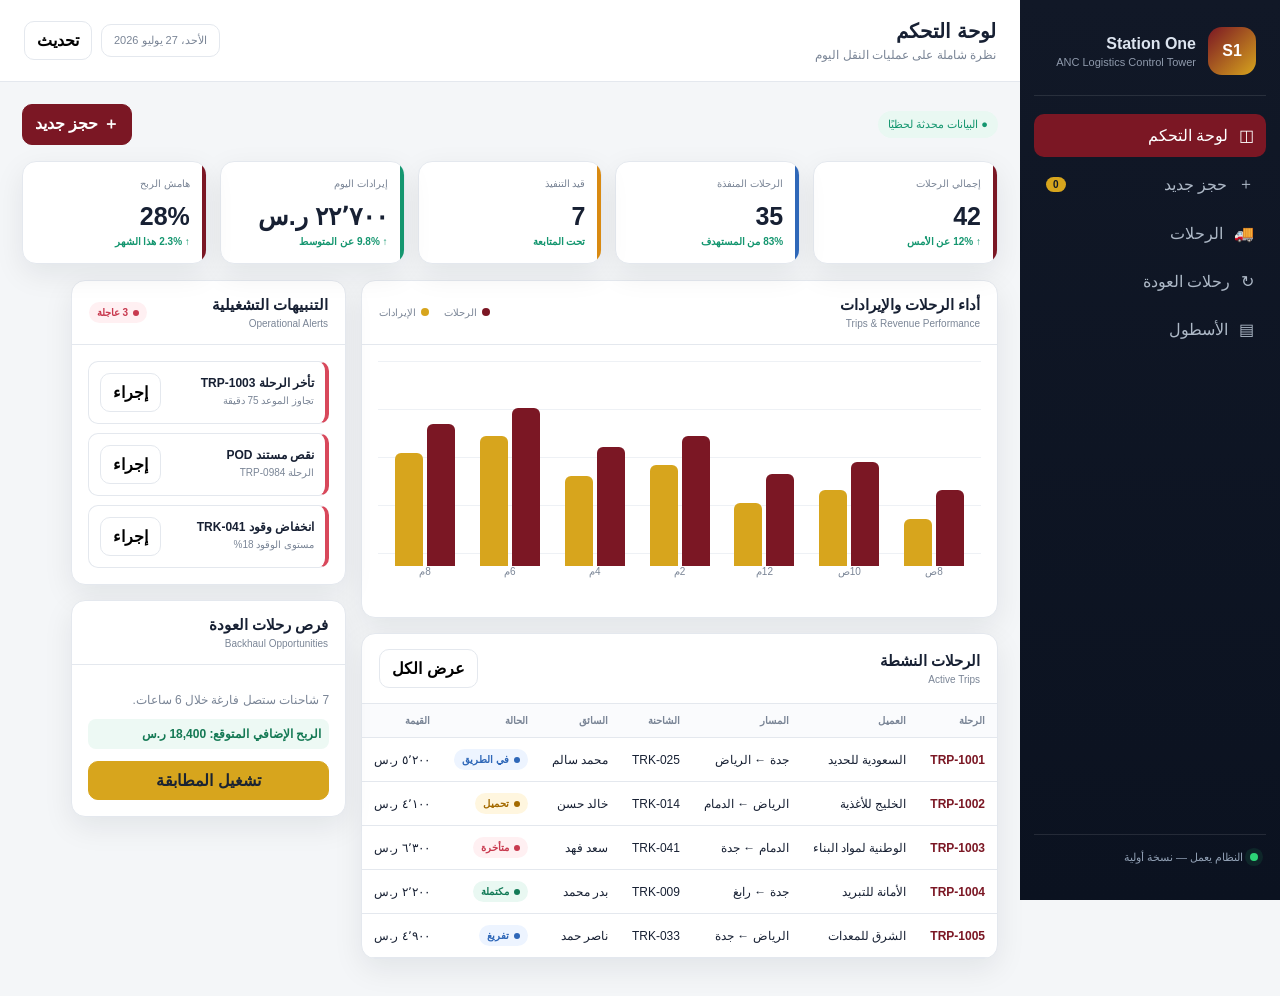
==== commit d3f35323: "Add files via upload" ====
--- a/index.html
+++ b/index.html
@@ -1,45 +1,14 @@
-<!doctype html><html lang="ar" dir="rtl"><head><meta charset="utf-8"><meta name="viewport" content="width=device-width,initial-scale=1"><title>لوحة التحكم</title><link rel="stylesheet" href="styles.css"></head><body><div class="app"><aside class="sidebar"><div class="logo"><img src="assets/anc-logo.png"></div><nav class="nav"><a href="index.html" class="active"><span class="ico">⌂</span>لوحة التحكم</a>
-<a href="operations.html" class=""><span class="ico">◉</span>غرفة العمليات</a>
-<a href="bookings.html" class=""><span class="ico">▣</span>الحجوزات</a>
-<a href="trips.html" class=""><span class="ico">⇄</span>الرحلات</a>
-<a href="fleet.html" class=""><span class="ico">▰</span>الأسطول</a>
-<a href="drivers.html" class=""><span class="ico">♙</span>السائقون</a>
-<a href="carriers.html" class=""><span class="ico">◎</span>الناقلون</a>
-<a href="customers.html" class=""><span class="ico">♧</span>العملاء</a>
-<a href="documents.html" class=""><span class="ico">▤</span>المستندات</a>
-<a href="reports.html" class=""><span class="ico">▥</span>التقارير والتحليلات</a>
-<a href="alerts.html" class=""><span class="ico">♢</span>التنبيهات</a>
-<a href="settings.html" class=""><span class="ico">⚙</span>الإعدادات</a></nav><div class="support"><span>◌</span><div><b>الدعم الفني</b><small>متصل الآن</small></div></div></aside><main class="main"><header class="topbar"><div class="brand"><div class="s1">S<span>1</span></div><div class="vline"></div><div><h1>STATION ONE</h1><p>OPERATIONS INTELLIGENCE PLATFORM</p></div></div><label class="search"><input id="globalSearch" placeholder="ابحث في النظام..."><span>⌕</span></label><div class="actions"><button class="round" data-toast="لديك 5 تنبيهات">♢</button><button class="round" data-toast="اللغة العربية">◎</button><div class="profile"><div class="avatar">ع</div><div><b>أبو عثمان</b><small>مدير العمليات</small></div></div></div><div class="date">السبت، 28 يونيو 2025 — 09:45 AM</div></header><section class="content">
-<div class="kpis">
-<div class="kpi"><div class="icon" style="background:#0a4e99">▰</div><span class="label">إجمالي الرحلات اليوم</span><strong>42</strong><em>↑ 12%</em><small>مقارنة مع أمس</small></div><div class="kpi"><div class="icon" style="background:#2eae65">✓</div><span class="label">الرحلات المكتملة</span><strong>35</strong><em>↑ 83%</em><small>مقارنة مع أمس</small></div><div class="kpi"><div class="icon" style="background:#f39a19">▣</div><span class="label">الرحلات قيد التنفيذ</span><strong>7</strong><em>↑ 17%</em><small>مقارنة مع أمس</small></div><div class="kpi"><div class="icon" style="background:#19a9ba">$</div><span class="label">إجمالي الإيرادات</span><strong>1,245,000</strong><em>↑ 15%</em><small>مقارنة مع أمس</small></div><div class="kpi"><div class="icon" style="background:#7444c7">↗</div><span class="label">هامش الربح</span><strong>18.6%</strong><em>↑ 2.3%</em><small>مقارنة مع أمس</small></div><div class="kpi"><div class="icon" style="background:#19a9ba">◔</div><span class="label">نسبة الاستغلال</span><strong>91%</strong><em>↑ 8%</em><small>مقارنة مع أمس</small></div><div class="kpi"><div class="icon" style="background:#d93b43">◷</div><span class="label">الرحلات المتأخرة</span><strong>3</strong><em>↓ -25%</em><small>مقارنة مع أمس</small></div><div class="kpi"><div class="icon" style="background:#0a4e99">◴</div><span class="label">متوسط وقت التسليم</span><strong>6.4</strong><em>↓ -8%</em><small>مقارنة مع أمس</small></div>
-</div>
-<div class="grid">
-<section class="card">
-<div class="head"><div><h2>شبكة الرحلات المباشرة</h2><p>خريطة المملكة العربية السعودية</p></div><button class="btn" data-toast="تم تحديث الخريطة">تحديث</button></div>
-<div class="map">
-<svg viewBox="0 0 980 500">
-<path class="saudi" d="M145 92 L216 66 L281 71 L338 44 L406 54 L458 87 L523 94 L569 121 L628 132 L682 168 L727 207 L774 230 L807 269 L815 315 L790 355 L752 385 L702 414 L645 427 L596 452 L538 453 L490 439 L447 446 L398 427 L367 398 L325 386 L294 352 L260 334 L232 299 L207 276 L186 239 L158 219 L145 182 L120 158 L126 124 Z"/>
-<path class="route g" d="M286 358 Q450 252 611 235"/><path class="route g" d="M260 294 Q442 316 611 235"/><path class="route g" d="M362 145 Q458 182 611 235"/><path class="route o" d="M286 358 Q482 392 611 235"/><path class="route c" d="M611 235 Q689 216 756 210"/>
-<g class="city" transform="translate(286 358)"><circle r="9"/><text x="-8" y="-18">جدة</text></g>
-<g class="city" transform="translate(260 294)"><circle r="8"/><text x="-20" y="-18">المدينة</text></g>
-<g class="city" transform="translate(362 145)"><circle r="7"/><text x="-4" y="-17">تبوك</text></g>
-<g class="city" transform="translate(454 164)"><circle r="7"/><text x="-4" y="-17">حائل</text></g>
-<g class="city" transform="translate(611 235)"><circle r="10"/><text x="15" y="5">الرياض</text></g>
-<g class="city" transform="translate(756 210)"><circle r="9"/><text x="12" y="-8">الدمام</text></g>
-</svg>
-<div class="legend"><span>— في الموعد</span><span>--- تحتاج متابعة</span><span>--- رحلة عودة</span></div>
-</div>
-</section>
-<section class="card"><div class="head"><div><h2>المطابقة الذكية AI</h2><p>أفضل خيار متاح</p></div></div>
-<div class="airow"><span>♙</span><div><small>الناقل</small><b>ANC للنقل البري</b></div><b>96%</b></div>
-<div class="airow"><span>●</span><div><small>السائق</small><b>أحمد سالم</b></div><b>4.8</b></div>
-<div class="airow"><span>▰</span><div><small>الشاحنة</small><b>T-205</b></div><b>متاحة</b></div>
-<div class="airow"><span>↺</span><div><small>رحلة العودة</small><b>الرياض ← جدة</b></div><b>95%</b></div>
-<button class="assign" data-toast="تم تعيين الناقل والسائق والشاحنة">تعيين الآن</button></section>
-<section class="card"><div class="head"><div><h2>النشاط المباشر</h2><p>● مباشر</p></div></div><div class="timeline"><div>09:40 — تم إنشاء حجز جديد</div><div>09:42 — تم ترشيح ناقل</div><div>09:44 — تم ترشيح سائق</div><div>09:45 — تم قبول الحجز</div><div>09:45 — انطلقت الشاحنة</div></div></section>
-</div>
-<div class="bottom">
-<section class="card"><div class="head"><h2>الرحلات النشطة اليوم</h2><a class="btn" href="trips.html">عرض جميع الرحلات</a></div><table><tr><th>رقم الرحلة</th><th>من</th><th>إلى</th><th>الحالة</th><th>الإجراء</th></tr><tr><td>TRP-10023</td><td>الرياض</td><td>جدة</td><td>قيد التنفيذ</td><td><button class="track" data-toast="فتح تتبع TRP-10023">تتبع</button></td></tr><tr><td>TRP-10024</td><td>المدينة</td><td>الدمام</td><td>قيد التنفيذ</td><td><button class="track" data-toast="فتح تتبع TRP-10024">تتبع</button></td></tr></table></section>
-<section class="card"><div class="head"><h2>الأسطول المتاح الآن</h2></div><div class="ring"><b>91%</b></div></section>
-</div>
-</section></main></div><div id="toast" class="toast"></div><script src="app.js"></script></body></html>+<!doctype html>
+<html lang="ar" dir="rtl">
+<head>
+  <meta charset="utf-8" />
+  <meta name="viewport" content="width=device-width,initial-scale=1" />
+  <meta name="theme-color" content="#111827" />
+  <title>Station One | ANC Logistics</title>
+  <link rel="stylesheet" href="styles.css" />
+</head>
+<body>
+  <div id="app"></div>
+  <script src="app.js"></script>
+</body>
+</html>
--- a/styles.css
+++ b/styles.css
@@ -1,10 +1,9 @@
-
-:root{--navy:#082f5d;--blue:#0b5fc7;--green:#2caf64;--orange:#f39a19;--cyan:#16a8b7;--red:#d83b43;--purple:#7444c7;--bg:#f5f8fb;--line:#dfe8f0;--text:#153552;--muted:#74879a}
-*{box-sizing:border-box}body{margin:0;font-family:Arial,Tahoma,sans-serif;background:var(--bg);color:var(--text)}a{text-decoration:none;color:inherit}.app{display:flex;min-height:100vh;direction:ltr}
-.sidebar{position:fixed;left:0;top:0;bottom:0;width:184px;background:linear-gradient(180deg,#082f5d,#08294f);padding:14px 10px;display:flex;flex-direction:column;z-index:20;direction:rtl}
-.logo{height:100px;display:flex;align-items:center;justify-content:center}.logo img{max-width:132px;max-height:88px;filter:brightness(1.7)}
-.nav{display:flex;flex-direction:column;gap:5px}.nav a{color:#fff;padding:10px 11px;border-radius:7px;display:flex;align-items:center;gap:10px;font-weight:700;font-size:14px}.nav a:hover{background:rgba(255,255,255,.08)}.nav a.active{background:linear-gradient(135deg,#0c67d4,#0a4d9d)}.nav .ico{width:22px;text-align:center;font-size:18px}.support{margin-top:auto;background:linear-gradient(135deg,#0e8794,#0b6284);color:#fff;border-radius:9px;padding:13px;display:flex;gap:10px;align-items:center}
-.main{margin-left:184px;flex:1;min-width:0;direction:rtl}.topbar{height:112px;background:#fff;border-bottom:1px solid var(--line);padding:16px 22px;display:grid;grid-template-columns:auto 1fr auto;gap:15px;align-items:start}.brand{display:flex;direction:ltr;align-items:center;gap:14px}.s1{font-size:55px;font-weight:800;letter-spacing:-6px;color:#0d3f7c}.s1 span{color:#f39a19}.vline{width:1px;height:59px;background:#cfd9e3}.brand h1{margin:0;font-size:28px}.brand p{margin:3px 0 0;font-size:10px}.search{justify-self:center;width:320px;border:1px solid #ccd9e5;border-radius:9px;padding:10px 12px;display:flex;gap:8px}.search input{border:0;outline:0;width:100%}.actions{display:flex;align-items:center;gap:10px}.round{width:39px;height:39px;border:0;background:#fff;border-radius:50%;font-size:20px;cursor:pointer}.profile{display:flex;gap:8px;align-items:center;border-right:1px solid var(--line);padding-right:12px}.avatar{width:39px;height:39px;border-radius:50%;background:#9b6b51;color:#fff;display:grid;place-items:center}.profile b,.profile small{display:block}.profile small{font-size:10px;color:var(--muted)}.date{grid-column:1/-1;font-size:11px;color:#60748a}
-.content{padding:16px 18px 28px}.kpis{display:grid;grid-template-columns:repeat(8,minmax(115px,1fr));gap:10px}.kpi{height:138px;background:#fff;border:1px solid var(--line);border-radius:10px;padding:14px 12px;box-shadow:0 5px 14px rgba(31,67,99,.06);position:relative}.kpi .icon{position:absolute;left:12px;top:40px;width:47px;height:47px;border-radius:50%;display:grid;place-items:center;color:#fff;font-size:22px}.kpi .label{font-size:10px;font-weight:700;padding-left:47px;display:block}.kpi strong{font-size:24px;display:block;margin-top:14px}.kpi em{display:block;font-style:normal;color:var(--green);font-weight:700;font-size:11px;margin-top:5px}.kpi small{font-size:9px;color:#8796a5}
-.grid{display:grid;grid-template-columns:minmax(0,1.7fr) minmax(280px,.82fr) minmax(255px,.72fr);gap:12px;margin-top:12px}.card{background:#fff;border:1px solid var(--line);border-radius:10px;box-shadow:0 5px 14px rgba(31,67,99,.06);overflow:hidden}.head{padding:13px 15px;border-bottom:1px solid var(--line);display:flex;justify-content:space-between;align-items:center;min-height:62px}.head h2{margin:0;font-size:16px}.head p{margin:3px 0 0;font-size:10px;color:var(--muted)}.map{height:398px;position:relative;background:linear-gradient(#dceeff,#f7fbff)}.map svg{width:100%;height:100%}.saudi{fill:#f8faf8;stroke:#c9d9e4;stroke-width:2}.route{fill:none;stroke-width:2.2;stroke-dasharray:8 7}.g{stroke:var(--green)}.o{stroke:var(--orange)}.c{stroke:var(--cyan)}.city circle{fill:#0a4e99;stroke:#fff;stroke-width:3}.city text{font-size:13px;font-weight:700;fill:#173552}.legend{position:absolute;right:16px;bottom:15px;background:#fff;padding:10px;border:1px solid var(--line);border-radius:8px;font-size:10px;display:grid;gap:6px}.airow{display:grid;grid-template-columns:34px 1fr auto;gap:8px;padding:13px;border-bottom:1px solid var(--line);align-items:center}.airow small,.airow b{display:block}.airow small{font-size:9px;color:var(--muted)}.airow b{font-size:13px}.assign{margin:13px;width:calc(100% - 26px);background:#0a4e99;color:#fff;border:0;border-radius:6px;padding:11px;font-weight:700;cursor:pointer}.timeline{padding:10px 13px}.timeline div{padding:10px 0;border-bottom:1px solid #edf1f4;font-size:11px}.bottom{display:grid;grid-template-columns:minmax(0,1fr) 305px;gap:12px;margin-top:12px}table{width:100%;border-collapse:collapse}th,td{padding:9px 10px;border-bottom:1px solid #e7edf2;font-size:10px;text-align:right}.track{border:1px solid #cadbe8;background:#f7fbff;color:#0b4f9a;border-radius:5px;padding:4px 9px;cursor:pointer}.ring{width:110px;height:110px;border-radius:50%;background:conic-gradient(var(--green) 0 91%,#e7edf1 91%);margin:22px auto;display:grid;place-items:center;position:relative}.ring:after{content:"";position:absolute;inset:13px;background:#fff;border-radius:50%}.ring b{z-index:1;font-size:24px}.page-card{background:#fff;border:1px solid var(--line);border-radius:12px;box-shadow:0 5px 14px rgba(31,67,99,.06);padding:22px}.page-title{display:flex;justify-content:space-between;align-items:center}.page-title h2{margin:0}.btn{background:#0a4e99;color:#fff;border:0;border-radius:7px;padding:10px 15px;cursor:pointer}.cards{display:grid;grid-template-columns:repeat(3,1fr);gap:12px;margin-top:18px}.mini{border:1px solid var(--line);border-radius:9px;padding:16px;background:#fbfdff}.mini b,.mini span{display:block}.mini span{color:var(--muted);font-size:12px;margin-top:6px}.toast{position:fixed;left:50%;bottom:24px;transform:translate(-50%,25px);opacity:0;background:#0c315d;color:#fff;padding:11px 17px;border-radius:8px;transition:.25s}.toast.show{opacity:1;transform:translate(-50%,0)}
-@media(max-width:1250px){.kpis{grid-template-columns:repeat(4,1fr)}.grid{grid-template-columns:1fr 1fr}.grid .card:last-child{grid-column:1/-1}.bottom{grid-template-columns:1fr}}
+:root{
+  --bg:#f4f6f8;--panel:#fff;--text:#172033;--muted:#7a8596;--line:#e4e8ee;
+  --nav:#111827;--nav2:#182235;--brand:#7b1724;--gold:#d7a51d;--green:#14966f;
+  --orange:#d98a12;--red:#d8485b;--blue:#2e67b8;--shadow:0 10px 30px rgba(15,23,42,.08)
+}
+*{box-sizing:border-box}html,body{margin:0;min-height:100%;font-family:Tahoma,"Segoe UI",Arial,sans-serif;background:var(--bg);color:var(--text)}
+button,input,select,textarea{font:inherit}.shell{display:grid;grid-template-columns:260px 1fr;min-height:100vh}.sidebar{background:linear-gradient(180deg,var(--nav),#0b1220);color:#dce4ef;padding:20px 14px;position:sticky;top:0;height:100vh;display:flex;flex-direction:column}.brand{display:flex;align-items:center;gap:12px;padding:7px 10px 20px;border-bottom:1px solid rgba(255,255,255,.1)}.brandmark{width:48px;height:48px;border-radius:14px;background:linear-gradient(135deg,var(--brand),var(--gold));display:grid;place-items:center;font-weight:900;color:#fff}.brand b,.brand small{display:block}.brand small{font-size:11px;color:#8f9aac;margin-top:3px}.nav{display:grid;gap:5px;margin-top:18px}.nav button{border:0;background:transparent;color:#aeb9c7;text-align:right;padding:12px;border-radius:10px;display:flex;align-items:center;gap:11px;cursor:pointer}.nav button:hover,.nav button.active{background:var(--brand);color:#fff}.nav .count{margin-right:auto;background:var(--gold);color:#111827;padding:2px 7px;border-radius:999px;font-size:10px;font-weight:800}.status{margin-top:auto;border-top:1px solid rgba(255,255,255,.1);padding:16px 8px;font-size:11px;color:#91a0b4}.status i{display:inline-block;width:8px;height:8px;border-radius:50%;background:#2dd477;margin-left:7px;box-shadow:0 0 0 5px rgba(45,212,119,.1)}
+.main{min-width:0}.topbar{height:82px;background:var(--panel);border-bottom:1px solid var(--line);padding:0 24px;display:flex;align-items:center;justify-content:space-between;position:sticky;top:0;z-index:5}.topbar h1{font-size:20px;margin:0}.topbar p{font-size:12px;color:var(--muted);margin:5px 0 0}.actions{display:flex;align-items:center;gap:9px}.chip,.btn{border:1px solid var(--line);background:#fff;border-radius:10px;padding:9px 12px}.chip{font-size:11px;color:var(--muted)}.btn{cursor:pointer;font-weight:700}.btn.primary{background:var(--brand);border-color:var(--brand);color:#fff}.btn.gold{background:var(--gold);border-color:var(--gold);color:#1b2432}.content{padding:22px}.row-between{display:flex;justify-content:space-between;align-items:center;gap:12px;flex-wrap:wrap;margin-bottom:16px}.live{font-size:11px;color:var(--green);background:#e9f8f2;padding:7px 10px;border-radius:999px}.kpis{display:grid;grid-template-columns:repeat(5,1fr);gap:13px;margin-bottom:16px}.kpi,.card{background:var(--panel);border:1px solid var(--line);border-radius:14px;box-shadow:var(--shadow)}.kpi{padding:16px;position:relative;overflow:hidden}.kpi:before{content:"";position:absolute;right:0;top:0;bottom:0;width:4px;background:var(--accent,var(--brand))}.kpi small{display:block;color:var(--muted);font-size:10px}.kpi strong{display:block;font-size:25px;margin:13px 0 5px}.kpi .foot{font-size:10px;color:var(--muted)}.kpi .foot b{color:var(--green)}.grid{display:grid;grid-template-columns:1.35fr .85fr;gap:15px}.card{margin-bottom:15px;overflow:hidden}.cardhead{padding:15px 17px;border-bottom:1px solid var(--line);display:flex;justify-content:space-between;align-items:center}.cardhead h3{margin:0;font-size:15px}.cardhead small{display:block;color:var(--muted);font-size:10px;margin-top:4px}.cardbody{padding:16px}.chart{height:240px;display:flex;align-items:flex-end;gap:11px;background:linear-gradient(#eef1f5 1px,transparent 1px);background-size:100% 48px;padding:20px 10px 24px}.barcol{flex:1;text-align:center;font-size:10px;color:var(--muted)}.barpair{height:180px;display:flex;align-items:flex-end;justify-content:center;gap:4px}.bar{width:38%;border-radius:6px 6px 0 0;transition:.25s}.bar.a{background:var(--brand)}.bar.b{background:var(--gold)}.legend{display:flex;gap:15px;color:var(--muted);font-size:10px}.legend i{display:inline-block;width:8px;height:8px;border-radius:50%;margin-left:5px}.alerts{display:grid;gap:9px}.alert{border:1px solid var(--line);border-right:4px solid var(--red);border-radius:10px;padding:11px;display:flex;justify-content:space-between;gap:10px}.alert b{font-size:12px}.alert small{display:block;color:var(--muted);font-size:10px;margin-top:4px}.tablewrap{overflow:auto}table{width:100%;border-collapse:collapse;white-space:nowrap}th,td{padding:11px 12px;border-bottom:1px solid var(--line);text-align:right;font-size:12px}th{background:#fafbfd;color:var(--muted);font-size:10px}.id{color:var(--brand);font-weight:900}.badge{display:inline-flex;align-items:center;gap:5px;padding:5px 8px;border-radius:999px;font-size:10px;font-weight:800}.badge:before{content:"";width:6px;height:6px;border-radius:50%;background:currentColor}.green{background:#e9f8f2;color:#137a57}.blue{background:#edf4ff;color:#2e67b8}.amber{background:#fff6df;color:#a46a00}.red{background:#fff0f2;color:#c83a4f}.gray{background:#f0f2f5;color:#6e7886}.toolbar{display:flex;justify-content:space-between;gap:10px;padding:14px 16px;border-bottom:1px solid var(--line);flex-wrap:wrap}.toolbar input,.toolbar select,.form input,.form select,.form textarea{border:1px solid var(--line);border-radius:9px;padding:10px 11px;background:#fff;outline:none}.toolbar input{min-width:280px}.form{display:grid;grid-template-columns:repeat(3,1fr);gap:13px}.field label{display:block;font-size:11px;font-weight:800;margin-bottom:6px}.field input,.field select,.field textarea{width:100%}.wide{grid-column:1/-1}.matchgrid{display:grid;grid-template-columns:repeat(3,1fr);gap:13px}.match{border:1px solid var(--line);border-radius:13px;padding:15px;position:relative}.match.best{border-color:var(--gold);box-shadow:0 0 0 2px rgba(215,165,29,.16)}.rank{position:absolute;left:0;top:0;background:var(--gold);padding:6px 9px;border-radius:0 0 10px 0;font-size:10px;font-weight:900}.score{width:58px;height:58px;border-radius:50%;display:grid;place-items:center;background:#f8efd3;color:#755600;font-weight:900;margin-bottom:12px}.match h4{margin:0 0 6px}.match p,.match li{font-size:11px;color:var(--muted)}.match ul{padding-right:18px;line-height:1.7}.profit{background:#edf9f4;color:#147954;padding:8px;border-radius:8px;font-weight:900;font-size:12px}.toast{position:fixed;left:22px;bottom:22px;background:#182235;color:#fff;border-radius:10px;padding:12px 15px;opacity:0;transform:translateY(12px);transition:.2s;z-index:20}.toast.show{opacity:1;transform:none}
+@media(max-width:1100px){.kpis{grid-template-columns:repeat(3,1fr)}.grid{grid-template-columns:1fr}.matchgrid{grid-template-columns:1fr 1fr}}@media(max-width:760px){.shell{grid-template-columns:76px 1fr}.brand div:last-child,.nav span:not(.count),.status span{display:none}.brand{justify-content:center}.nav button{justify-content:center}.content{padding:14px}.kpis{grid-template-columns:repeat(2,1fr)}.form,.matchgrid{grid-template-columns:1fr}.toolbar input{min-width:0;width:100%}.topbar{padding:0 13px}.chip{display:none}}
